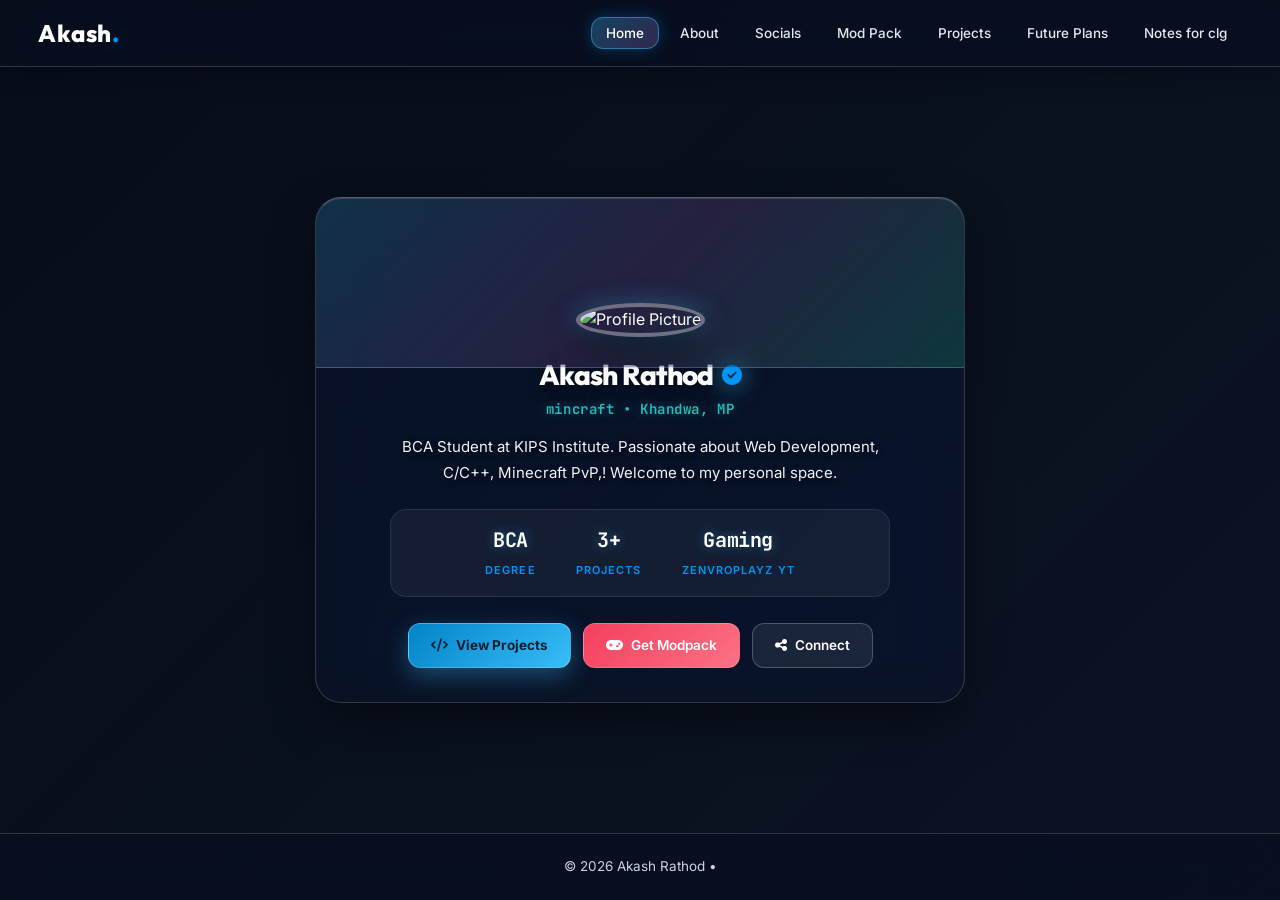
==== index.html @ d1a7bf00 "ui update and lag added" ====
<!DOCTYPE html>
<html lang="en">
<head>
    <meta charset="UTF-8">
    <meta name="viewport" content="width=device-width, initial-scale=1.0">
    <title>Akash Rathod | Home</title>
    <!-- CSS File Link -->
    <link rel="stylesheet" href="style.css">
    <!-- Font Awesome Icons Link -->
    <link rel="stylesheet" href="https://cdnjs.cloudflare.com/ajax/libs/font-awesome/6.4.0/css/all.min.css">
</head>
<body>

    <!-- ================= NAVBAR ================= -->
    <nav class="navbar">
        <!-- Logo Text -->
        <a href="index.html" class="logo">Akash<span>.</span></a>

        <!-- Mobile Hamburger Menu Button -->
        <div class="menu-toggle" id="mobile-menu">
            <span class="bar"></span>
            <span class="bar"></span>
            <span class="bar"></span>
        </div>

        <!-- Links to other pages -->
        <ul class="nav-links">
            <li><a href="index.html" class="active">Home</a></li>
            <li><a href="about.html">About</a></li>
            <li><a href="socials.html">Socials</a></li>
            <li><a href="modpack.html">Mod Pack</a></li>
            <li><a href="projects.html">Projects</a></li>
            <li><a href="future.html">Future Plans</a></li>
            <li><a href="bca.html">Notes for clg</a></li>
        </ul>
    </nav>

    <!-- ================= MAIN PROFILE CARD ================= -->
    <div class="container">
        <div class="profile-card">
            
            <!-- Banner Background (Looping Video) -->
            <div class="profile-banner">
                <video class="banner-video" autoplay loop muted playsinline>
                    <!-- Yahan apni video file ka path ya Cloudinary URL daal dena -->
                    <source src="https://res.cloudinary.com/defb0pgcs/video/upload/v1789975893/vidssave.com_Tengen_Vs_Gyutaro_Full_Fight____Demon_Slayer_4K_720P_h7ywk2.mp4" type="video/mp4">
                </video>
                <div class="banner-overlay"></div>
            </div>

            <div class="profile-body">
                <!-- Profile Photo -->
                <div class="avatar-wrapper">
                    <img src="https://res.cloudinary.com/defb0pgcs/image/upload/v1789816678/images_oqcmkn.jpg" alt="Profile Picture">
                </div>

                <!-- Name & Verified Icon -->
                <h1 class="user-name">
                    Akash Rathod 
                    <i class="fas fa-check-circle badge" title="Verified"></i>
                </h1>
                
                <!-- Tagline/Handle -->
                <p class="user-handle">mincraft • Khandwa, MP</p>

                <!-- Profile Bio -->
                <p class="user-bio">
                    BCA Student at KIPS Institute. Passionate about Web Development, C/C++, Minecraft PvP,! Welcome to my personal space.
                </p>

                <!-- Stats Section (Social Media Vibe) -->
                <div class="stats-container">
                    <div class="stat-box">
                        <h3>BCA</h3>
                        <span>Degree</span>
                    </div>
                    <div class="stat-box">
                        <h3>3+</h3>
                        <span>Projects</span>
                    </div>
                    <div class="stat-box">
                        <h3>Gaming</h3>
                        <span>Zenvroplayz YT</span>
                    </div>
                </div>

                <!-- Quick Action Buttons -->
                <div class="btn-group">
                    <a href="projects.html" class="btn btn-primary"><i class="fas fa-code"></i> View Projects</a>
                    <a href="modpack.html" class="btn btn-danger"><i class="fas fa-gamepad"></i> Get Modpack</a>
                    <a href="socials.html" class="btn btn-secondary"><i class="fas fa-share-alt"></i> Connect</a>
                </div>
            </div>
        </div>
    </div>

    <!-- ================= FOOTER ================= -->
    <footer>
        <p>© 2026 Akash Rathod • </p>
    </footer>

    <!-- JavaScript File Link -->
    <script src="script.js"></script>
</body>
</html>
---- style.css ----
/* ==========================================================
   1. GOOGLE FONTS IMPORT
   ========================================================== */
@import url('https://fonts.googleapis.com/css2?family=Inter:wght@300;400;500;600;700&family=JetBrains+Mono:wght@400;500;600;700&family=Outfit:wght@600;700;800;900&display=swap');

/* ==========================================================
   2. GLOBAL THEME VARIABLES (Liquid Glass & Cyber Neon)
   ========================================================== */
:root {
    /* Liquid Glass Surfaces */
    --glass-bg: rgba(15, 23, 42, 0.42);
    --glass-bg-hover: rgba(30, 41, 59, 0.65);
    --glass-border: rgba(255, 255, 255, 0.16);
    --glass-border-light: rgba(255, 255, 255, 0.32);
    --glass-blur: blur(24px) saturate(170%);

    /* Neon Accents */
    --text-primary: #ffffff;
    --text-muted: #cbd5e1;
    --accent-sky: #0094f7;
    --accent-teal: #21bebe;
    --accent-purple: #c084fc;
    --accent-red: #fb7185;

    /* Platform Signatures */
    --yt-glow: rgba(239, 68, 68, 0.4);
    --gh-glow: rgba(255, 255, 255, 0.25);
    --ig-glow: rgba(220, 39, 67, 0.45);
    --tg-glow: rgba(56, 189, 248, 0.45);
    
    /* Shadows */
    --shadow-liquid: 0 20px 50px -10px rgba(0, 0, 0, 0.55), inset 0 1px 1px rgba(255, 255, 255, 0.22);
    --shadow-glow: 0 0 35px rgba(56, 189, 248, 0.35);
}

/* ==========================================================
   3. BASE RESET & BODY CANVAS
   ========================================================== */
* {
    margin: 0;
    padding: 0;
    box-sizing: border-box;
}

html {
    scroll-behavior: smooth;
    -webkit-text-size-adjust: 100%;
}

body {
    color: var(--text-primary);
    font-family: 'Inter', sans-serif;
    min-height: 100vh;
    display: flex;
    flex-direction: column;
    line-height: 1.6;
    overflow-x: hidden;
    position: relative;
    -webkit-overflow-scrolling: touch;
    touch-action: pan-y;
    background-color: #080e1a;
}

/* PC Desktop Wallpaper (Akaza Demon Loop Canvas) */
body::before {
    content: '';
    position: fixed;
    top: 0;
    left: 0;
    width: 100vw;
    height: 100vh;
    z-index: -1;
    background: 
        linear-gradient(135deg, rgba(8, 14, 26, 0.5) 0%, rgba(15, 23, 42, 0.6) 100%),
        url('https://res.cloudinary.com/defb0pgcs/image/upload/v1789891587/akaza-intense-demon-3840x2160-26029_vdotqz.jpg') no-repeat center center;
    background-size: cover;
    pointer-events: none;
    transform: translate3d(0, 0, 0);
}

h1, h2, h3, h4, .logo {
    font-family: 'Outfit', sans-serif;
    letter-spacing: -0.02em;
}

/* ==========================================================
   4. NAVIGATION BAR (Liquid Frosted Island)
   ========================================================== */
nav, .navbar {
    display: flex;
    justify-content: space-between;
    align-items: center;
    padding: 14px 38px;
    background: rgba(10, 15, 29, 0.65);
    backdrop-filter: var(--glass-blur);
    -webkit-backdrop-filter: var(--glass-blur);
    position: sticky;
    top: 0;
    z-index: 1000;
    border-bottom: 1px solid var(--glass-border);
    box-shadow: 0 4px 30px rgba(0, 0, 0, 0.3);
}

.logo {
    font-size: 24px;
    font-weight: 800;
    color: var(--text-primary);
    text-decoration: none;
    letter-spacing: 0.5px;
}

.logo span {
    color: var(--accent-sky);
    text-shadow: 0 0 16px rgba(0, 148, 247, 0.7);
}

.menu-toggle {
    display: none;
    flex-direction: column;
    cursor: pointer;
    gap: 5px;
    padding: 6px;
}

.menu-toggle .bar {
    width: 25px;
    height: 3px;
    background-color: #ffffff;
    border-radius: 3px;
    transition: all 0.3s ease;
}

.nav-links {
    list-style: none;
    display: flex;
    align-items: center;
    gap: 6px;
}

.nav-links a {
    color: #e2e8f0;
    text-decoration: none;
    font-size: 13.5px;
    font-weight: 500;
    padding: 7px 14px;
    border-radius: 12px;
    transition: background 0.2s ease, color 0.2s ease, border-color 0.2s ease;
    border: 1px solid transparent;
    white-space: nowrap;
}

.nav-links a:hover {
    color: var(--text-primary);
    background: rgba(255, 255, 255, 0.12);
    border-color: rgba(255, 255, 255, 0.2);
}

.nav-links a.active {
    color: #ffffff;
    background: linear-gradient(135deg, rgba(56, 189, 248, 0.3), rgba(192, 132, 252, 0.22));
    border: 1px solid rgba(56, 189, 248, 0.5);
    box-shadow: 0 0 16px rgba(0, 148, 247, 0.3);
}

/* ==========================================================
   5. COMMON CONTAINER & CARDS
   ========================================================== */
.container {
    max-width: 880px;
    width: 100%;
    margin: 0 auto;
    padding: 30px 20px;
    flex: 1;
    display: flex;
    flex-direction: column;
    justify-content: center;
    align-items: center;
    animation: fadeInPage 0.5s ease-out forwards;
}

@keyframes fadeInPage {
    from {
        opacity: 0;
        transform: translateY(14px);
    }
    to {
        opacity: 1;
        transform: translateY(0);
    }
}

.page-title {
    text-align: center;
    font-size: 38px;
    font-weight: 800;
    margin-bottom: 6px;
    background: linear-gradient(135deg, #ffffff 30%, var(--accent-sky) 100%);
    -webkit-background-clip: text;
    -webkit-text-fill-color: transparent;
    filter: drop-shadow(0 2px 10px rgba(0, 0, 0, 0.5));
}

.page-subtitle {
    text-align: center;
    color: var(--text-muted);
    margin-bottom: 35px;
    font-size: 15px;
    font-weight: 500;
}

.card {
    background: var(--glass-bg);
    backdrop-filter: var(--glass-blur);
    -webkit-backdrop-filter: var(--glass-blur);
    border: 1px solid var(--glass-border);
    border-top: 1px solid var(--glass-border-light);
    border-radius: 22px;
    padding: 28px;
    margin-bottom: 24px;
    width: 100%;
    box-shadow: var(--shadow-liquid);
    transform: translateZ(0);
    transition: transform 0.25s ease, border-color 0.25s ease, box-shadow 0.25s ease;
}

.card:hover {
    background: var(--glass-bg-hover);
    border-color: rgba(56, 189, 248, 0.45);
    border-top-color: rgba(255, 255, 255, 0.6);
    transform: translateY(-4px);
    box-shadow: var(--shadow-glow), var(--shadow-liquid);
}

/* ==========================================================
   6. PROFILE CARD (Hero Island)
   ========================================================== */
.profile-card {
    background: var(--glass-bg);
    backdrop-filter: var(--glass-blur);
    -webkit-backdrop-filter: var(--glass-blur);
    border: 1px solid var(--glass-border);
    border-top: 1px solid var(--glass-border-light);
    border-radius: 26px;
    overflow: hidden;
    box-shadow: var(--shadow-liquid);
    width: 100%;
    max-width: 650px;
    margin: auto 0;
}

.profile-banner {
    height: 170px;
    background: linear-gradient(135deg, 
        rgba(56, 189, 248, 0.28) 0%, 
        rgba(192, 132, 252, 0.22) 50%, 
        rgba(45, 212, 191, 0.28) 100%
    );
    border-bottom: 1px solid var(--glass-border);
    position: relative;
    overflow: hidden;
}

.banner-video {
    position: absolute;
    top: 0;
    left: 0;
    width: 100%;
    height: 100%;
    object-fit: cover;
    pointer-events: none;
    z-index: 1;
}

.banner-overlay {
    position: absolute;
    top: 0;
    left: 0;
    width: 100%;
    height: 100%;
    background: rgba(0, 0, 0, 0.25);
    z-index: 2;
    pointer-events: none;
}

.profile-body {
    padding: 0 32px 34px;
    text-align: center;
    display: flex;
    flex-direction: column;
    align-items: center;
}

.avatar-wrapper {
    position: relative;
    display: inline-block;
    margin-top: -65px;
    margin-bottom: 16px;
    z-index: 10;
}

.avatar-wrapper img {
    width: 130px;
    height: 130px;
    border-radius: 50%;
    object-fit: cover;
    border: 4px solid rgba(255, 255, 255, 0.35);
    box-shadow: 0 12px 30px rgba(0, 0, 0, 0.6), 0 0 25px rgba(56, 189, 248, 0.4);
    transition: transform 0.3s ease;
}

.avatar-wrapper img:hover {
    transform: scale(1.04);
}

.user-name {
    font-size: 28px;
    font-weight: 800;
    display: flex;
    align-items: center;
    justify-content: center;
    gap: 8px;
    color: #ffffff;
    text-shadow: 0 2px 14px rgba(0, 0, 0, 0.5);
}

.badge {
    color: var(--accent-sky);
    font-size: 20px;
    filter: drop-shadow(0 0 10px rgba(56, 189, 248, 0.7));
}

.user-handle {
    color: var(--accent-teal);
    font-family: 'JetBrains Mono', monospace;
    font-size: 14px;
    margin-bottom: 14px;
    font-weight: 600;
    letter-spacing: 0.04em;
    text-shadow: 0 0 12px rgba(45, 212, 191, 0.4);
}

.user-bio {
    max-width: 520px;
    margin: 0 auto 24px;
    color: #f1f5f9;
    font-size: 15px;
    line-height: 1.7;
    font-weight: 400;
    text-shadow: 0 2px 6px rgba(0, 0, 0, 0.6);
}

.stats-container {
    display: flex;
    justify-content: center;
    gap: 40px;
    padding: 14px 24px;
    border-radius: 16px;
    background: rgba(255, 255, 255, 0.05);
    border: 1px solid rgba(255, 255, 255, 0.09);
    margin: 0 auto 26px;
    width: 100%;
    max-width: 500px;
}

.stat-box h3 {
    font-family: 'JetBrains Mono', monospace;
    font-size: 20px;
    color: #ffffff;
    font-weight: 700;
    text-shadow: 0 0 12px rgba(56, 189, 248, 0.4);
}

.stat-box span {
    font-size: 11px;
    color: var(--accent-sky);
    text-transform: uppercase;
    letter-spacing: 0.1em;
    font-weight: 600;
}

/* ==========================================================
   7. STANDARD BUTTONS
   ========================================================== */
.btn-group {
    display: flex;
    justify-content: center;
    gap: 12px;
    flex-wrap: wrap;
    width: 100%;
}

.btn {
    text-decoration: none;
    padding: 11px 22px;
    border-radius: 12px;
    font-weight: 600;
    font-size: 13.5px;
    cursor: pointer;
    transition: transform 0.2s ease, box-shadow 0.2s ease;
    display: inline-flex;
    align-items: center;
    gap: 8px;
}

.btn-primary {
    background: linear-gradient(135deg, #0284c7, #38bdf8);
    color: #031e33;
    font-weight: 700;
    box-shadow: 0 8px 24px rgba(56, 189, 248, 0.35);
    border: 1px solid rgba(255, 255, 255, 0.25);
}

.btn-primary:hover {
    background: linear-gradient(135deg, #38bdf8, #7dd3fc);
    transform: translateY(-2px);
    box-shadow: 0 12px 28px rgba(56, 189, 248, 0.5);
}

.btn-secondary {
    background: rgba(255, 255, 255, 0.08);
    color: #ffffff;
    border: 1px solid rgba(255, 255, 255, 0.22);
}

.btn-secondary:hover {
    background: rgba(255, 255, 255, 0.18);
    border-color: rgba(255, 255, 255, 0.45);
    transform: translateY(-2px);
    color: var(--accent-sky);
    box-shadow: 0 8px 24px rgba(0, 0, 0, 0.35);
}

.btn-danger {
    background: linear-gradient(135deg, #f43f5e, #fb7185);
    color: #ffffff;
    border: 1px solid rgba(255, 255, 255, 0.2);
}

.btn-danger:hover {
    transform: translateY(-2px);
    box-shadow: 0 10px 25px rgba(244, 63, 94, 0.45);
}

/* ==========================================================
   7.5 SOCIAL LINKS & CONNECT HUB (Symmetrical & High Tech)
   ========================================================== */
.social-container {
    max-width: 660px;
    width: 100%;
    margin: 0 auto;
    display: flex;
    flex-direction: column;
    gap: 16px;
}

/* Card Wrapper - Always Clean Single Row */
.social-card,
.card:has(.social-left) {
    background: var(--glass-bg) !important;
    backdrop-filter: var(--glass-blur) !important;
    -webkit-backdrop-filter: var(--glass-blur) !important;
    border: 1px solid var(--glass-border) !important;
    border-top: 1px solid var(--glass-border-light) !important;
    border-radius: 20px !important;
    padding: 16px 22px !important;
    display: flex !important;
    flex-direction: row !important;
    flex-wrap: nowrap !important; /* Button ko neeche wrap hone se rokega */
    align-items: center !important;
    justify-content: space-between !important;
    gap: 14px !important;
    width: 100% !important;
    margin-bottom: 0 !important;
    box-shadow: var(--shadow-liquid) !important;
    position: relative;
    overflow: hidden;
    transition: transform 0.25s cubic-bezier(0.2, 0.8, 0.2, 1), box-shadow 0.25s ease, border-color 0.25s ease !important;
}

/* Shimmer Light Sweep on Hover */
.social-card::after,
.card:has(.social-left)::after {
    content: '';
    position: absolute;
    top: 0;
    left: -120%;
    width: 60%;
    height: 100%;
    background: linear-gradient(90deg, transparent, rgba(255, 255, 255, 0.08), transparent);
    transform: skewX(-25deg);
    pointer-events: none;
    transition: 0.6s ease;
}

.social-card:hover::after,
.card:has(.social-left):hover::after {
    left: 140%;
}

.social-card:hover,
.card:has(.social-left):hover {
    transform: translateY(-3px) scale(1.01) !important;
    background: var(--glass-bg-hover) !important;
}

/* Left Content: Icon + Details */
.social-left {
    display: flex !important;
    align-items: center !important;
    gap: 16px !important;
    flex: 1 1 auto !important;
    min-width: 0 !important; /* Text overflow safe */
}

.social-icon {
    width: 48px;
    height: 48px;
    border-radius: 14px;
    display: flex;
    align-items: center;
    justify-content: center;
    font-size: 24px;
    flex-shrink: 0 !important;
    background: rgba(255, 255, 255, 0.07);
    border: 1px solid rgba(255, 255, 255, 0.16);
    box-shadow: inset 0 1px 1px rgba(255, 255, 255, 0.2);
    transition: transform 0.3s ease;
}

.social-card:hover .social-icon {
    transform: scale(1.12) rotate(-5deg);
}

.social-info {
    display: flex;
    flex-direction: column;
    min-width: 0;
}

.social-info h2 {
    font-size: 17px;
    font-weight: 700;
    color: #ffffff;
    margin-bottom: 2px;
    white-space: nowrap;
    overflow: hidden;
    text-overflow: ellipsis;
    text-shadow: 0 2px 8px rgba(0, 0, 0, 0.5);
}

.social-info p {
    font-size: 13px;
    color: var(--text-muted);
    white-space: nowrap;
    overflow: hidden;
    text-overflow: ellipsis;
}

/* Social Buttons - Symmetrical Pill Shape */
.social-btn,
.social-card .btn,
.social-card a[class*="btn-"] {
    flex: 0 0 auto !important; /* Stretch nahi hoga */
    width: auto !important;
    min-width: 108px !important;
    padding: 9px 20px !important;
    border-radius: 25px !important;
    font-size: 13px !important;
    font-weight: 700 !important;
    text-align: center !important;
    justify-content: center !important;
    white-space: nowrap !important;
    margin: 0 !important;
    letter-spacing: 0.02em;
    cursor: pointer;
    transition: transform 0.2s ease, filter 0.2s ease, box-shadow 0.2s ease !important;
}

.social-btn:hover,
.social-card .btn:hover {
    transform: scale(1.05) !important;
    filter: brightness(1.12);
}

/* Individual Platform Styling */

/* 1. YouTube */
.social-card:has(.fa-youtube):hover,
.social-card.youtube:hover {
    border-color: rgba(239, 68, 68, 0.5) !important;
    box-shadow: 0 12px 30px rgba(0, 0, 0, 0.5), 0 0 25px var(--yt-glow) !important;
}
.social-card:has(.fa-youtube) .social-icon {
    color: #ef4444;
    text-shadow: 0 0 14px rgba(239, 68, 68, 0.6);
}
.btn-youtube {
    background: linear-gradient(135deg, #e11d48, #f43f5e) !important;
    color: #ffffff !important;
    border: none !important;
    box-shadow: 0 4px 16px var(--yt-glow) !important;
}

/* 2. GitHub */
.social-card:has(.fa-github):hover,
.social-card.github:hover {
    border-color: rgba(255, 255, 255, 0.45) !important;
    box-shadow: 0 12px 30px rgba(0, 0, 0, 0.5), 0 0 25px var(--gh-glow) !important;
}
.social-card:has(.fa-github) .social-icon {
    color: #ffffff;
    text-shadow: 0 0 14px rgba(255, 255, 255, 0.6);
}
.btn-github {
    background: rgba(255, 255, 255, 0.12) !important;
    color: #ffffff !important;
    border: 1px solid rgba(255, 255, 255, 0.25) !important;
    box-shadow: 0 4px 16px rgba(0, 0, 0, 0.35) !important;
}

/* 3. Instagram */
.social-card:has(.fa-instagram):hover,
.social-card.instagram:hover {
    border-color: rgba(220, 39, 67, 0.5) !important;
    box-shadow: 0 12px 30px rgba(0, 0, 0, 0.5), 0 0 25px var(--ig-glow) !important;
}
.social-card:has(.fa-instagram) .social-icon {
    color: #f43f5e;
    text-shadow: 0 0 14px rgba(244, 63, 94, 0.6);
}
.btn-instagram {
    background: linear-gradient(45deg, #f09433, #e6683c, #dc2743, #cc2366, #bc1888) !important;
    color: #ffffff !important;
    border: none !important;
    box-shadow: 0 4px 16px var(--ig-glow) !important;
}

/* 4. Telegram */
.social-card:has(.fa-telegram):hover,
.social-card:has(.fa-telegram-plane):hover,
.social-card.telegram:hover {
    border-color: rgba(56, 189, 248, 0.5) !important;
    box-shadow: 0 12px 30px rgba(0, 0, 0, 0.5), 0 0 25px var(--tg-glow) !important;
}
.social-card:has(.fa-telegram) .social-icon,
.social-card:has(.fa-telegram-plane) .social-icon {
    color: #38bdf8;
    text-shadow: 0 0 14px rgba(56, 189, 248, 0.6);
}
.btn-telegram {
    background: linear-gradient(135deg, #0284c7, #38bdf8) !important;
    color: #031e33 !important;
    font-weight: 800 !important;
    border: none !important;
    box-shadow: 0 4px 16px var(--tg-glow) !important;
}

/* ==========================================================
   8. TAGS & PROJECTS GRID
   ========================================================== */
.tag {
    display: inline-block;
    font-family: 'JetBrains Mono', monospace;
    background: rgba(56, 189, 248, 0.16);
    color: var(--accent-sky);
    border: 1px solid rgba(56, 189, 248, 0.35);
    font-size: 11px;
    font-weight: 600;
    padding: 4px 10px;
    border-radius: 8px;
    margin-bottom: 12px;
    letter-spacing: 0.05em;
}

.grid {
    display: grid;
    grid-template-columns: repeat(auto-fit, minmax(260px, 1fr));
    gap: 22px;
    width: 100%;
}

/* ==========================================================
   9. ROADMAP & CONNECTING TIMELINE
   ========================================================== */
.timeline-track {
    position: relative;
    padding-left: 45px;
    margin-top: 20px;
    width: 100%;
}

.timeline-track::before {
    content: '';
    position: absolute;
    left: 17px;
    top: 24px;
    bottom: 40px;
    width: 2px;
    background: linear-gradient(
        to bottom,
        var(--accent-sky) 0%,
        var(--accent-teal) 50%,
        var(--accent-purple) 85%,
        transparent 100%
    );
    opacity: 0.65;
}

.timeline-step {
    position: relative;
    margin-bottom: 35px;
}

.timeline-node {
    position: absolute;
    left: -45px;
    top: 24px;
    width: 36px;
    height: 36px;
    border-radius: 50%;
    background: rgba(15, 23, 42, 0.85);
    border: 2px solid var(--accent-sky);
    display: flex;
    align-items: center;
    justify-content: center;
    font-size: 13px;
    color: var(--accent-sky);
    box-shadow: 0 0 16px rgba(56, 189, 248, 0.5);
    z-index: 2;
    transition: transform 0.25s ease;
}

.mca-node {
    border-color: var(--accent-teal);
    color: var(--accent-teal);
    box-shadow: 0 0 16px rgba(45, 212, 191, 0.5);
}

.dream-node {
    border-color: var(--accent-red);
    color: var(--accent-red);
    box-shadow: 0 0 16px rgba(251, 113, 133, 0.5);
}

.card-meta {
    display: flex;
    align-items: center;
    gap: 12px;
    margin-bottom: 14px;
    flex-wrap: wrap;
}

.card-meta .tag {
    margin-bottom: 0;
}

.teal-tag {
    background: rgba(45, 212, 191, 0.16) !important;
    color: var(--accent-teal) !important;
    border-color: rgba(45, 212, 191, 0.4) !important;
}

.red-tag {
    background: rgba(251, 113, 133, 0.16) !important;
    color: var(--accent-red) !important;
    border-color: rgba(251, 113, 133, 0.4) !important;
}

.year-badge {
    font-family: 'JetBrains Mono', monospace;
    font-size: 12px;
    font-weight: 500;
    color: #ffffff;
    background: rgba(255, 255, 255, 0.08);
    border: 1px solid var(--glass-border);
    padding: 4px 12px;
    border-radius: 8px;
    display: inline-flex;
    align-items: center;
    gap: 6px;
}

.dream-badge {
    border-color: rgba(251, 113, 133, 0.4);
    color: #fda4af;
}

.milestone-title {
    font-size: 21px;
    font-weight: 700;
    color: var(--text-primary);
    display: flex;
    align-items: center;
    gap: 10px;
    margin-bottom: 10px;
    text-shadow: 0 2px 8px rgba(0, 0, 0, 0.4);
}

.highlight-icon.sky { color: var(--accent-sky); }
.highlight-icon.teal { color: var(--accent-teal); }
.highlight-icon.red { color: var(--accent-red); }

.milestone-desc {
    color: #e2e8f0;
    font-size: 14.5px;
    line-height: 1.7;
}

.timeline-card {
    transition: transform 0.25s ease, border-color 0.25s ease, box-shadow 0.25s ease;
}

/* ==========================================================
   10. FOOTER
   ========================================================== */
footer {
    display: flex;
    justify-content: center;
    align-items: center;
    padding: 22px 20px;
    border-top: 1px solid var(--glass-border);
    color: var(--text-muted);
    font-size: 13.5px;
    margin-top: auto;
    text-align: center;
    background: rgba(10, 15, 29, 0.65);
    backdrop-filter: var(--glass-blur);
    -webkit-backdrop-filter: var(--glass-blur);
}

/* ==========================================================
   11. RESPONSIVE MOBILE VIEW (768px & Down)
   ========================================================== */
@media (max-width: 768px) {
    /* Mobile Rengoku Wallpaper Clean Tint */
    body::before {
        background: 
            linear-gradient(135deg, rgba(8, 14, 26, 0.45) 0%, rgba(15, 23, 42, 0.55) 100%),
            url('https://res.cloudinary.com/defb0pgcs/image/upload/v1789906994/1009170_oi3k9m.png') no-repeat center center;
        background-size: cover;
    }

    nav, .navbar {
        flex-direction: row;
        justify-content: space-between;
        align-items: center;
        padding: 14px 20px;
    }

    .menu-toggle {
        display: flex;
    }

    .menu-toggle.is-active .bar:nth-child(1) {
        transform: translateY(8px) rotate(45deg);
    }
    .menu-toggle.is-active .bar:nth-child(2) {
        opacity: 0;
    }
    .menu-toggle.is-active .bar:nth-child(3) {
        transform: translateY(-8px) rotate(-45deg);
    }

    .nav-links {
        display: none;
        flex-direction: column;
        position: absolute;
        top: 100%;
        left: 0;
        width: 100%;
        background: rgba(10, 15, 29, 0.95);
        backdrop-filter: blur(24px);
        -webkit-backdrop-filter: blur(24px);
        border-bottom: 1px solid var(--glass-border);
        box-shadow: 0 15px 35px rgba(0, 0, 0, 0.6);
        padding: 20px 0;
        gap: 10px;
        text-align: center;
    }

    .nav-links.open,
    .nav-links.active {
        display: flex;
        animation: dropMenu 0.3s ease-out forwards;
    }

    @keyframes dropMenu {
        from { opacity: 0; transform: translateY(-10px); }
        to { opacity: 1; transform: translateY(0); }
    }

    .nav-links li { width: 100%; }
    .nav-links a {
        display: block;
        width: 85%;
        margin: 0 auto;
        padding: 10px 16px;
        font-size: 14px;
    }

    .container {
        padding: 20px 14px;
    }

    .profile-card {
        border-radius: 20px;
        margin: 15px auto;
    }

    .profile-banner {
        height: 140px;
    }

    .avatar-wrapper {
        margin-top: -60px;
        margin-bottom: 12px;
        z-index: 10;
    }

    .avatar-wrapper img {
        width: 110px;
        height: 110px;
    }

    .profile-body {
        padding: 0 16px 24px;
    }

    .user-name { font-size: 24px; }
    .user-bio { font-size: 14px; margin-bottom: 18px; }

    .stats-container {
        gap: 18px;
        padding: 10px 14px;
        margin-bottom: 20px;
    }

    .stat-box h3 { font-size: 18px; }

    /* Normal Page Buttons */
    .btn-group { gap: 10px; }
    .btn-group .btn {
        padding: 10px 18px;
        font-size: 13px;
        flex: 1 1 120px;
        justify-content: center;
    }

    .card {
        padding: 20px;
        transform: none !important;
    }

    /* Social Card Mobile Protection */
    .social-card,
    .card:has(.social-left) {
        padding: 14px 16px !important;
        gap: 12px !important;
    }

    .social-left {
        gap: 12px !important;
    }

    .social-icon {
        width: 42px !important;
        height: 42px !important;
        font-size: 20px !important;
        border-radius: 12px !important;
    }

    .social-info h2 {
        font-size: 15px !important;
    }

    .social-info p {
        font-size: 12px !important;
    }

    .social-btn,
    .social-card .btn,
    .social-card a[class*="btn-"] {
        min-width: 90px !important;
        padding: 8px 16px !important;
        font-size: 12.5px !important;
    }
}

@media (max-width: 480px) {
    .stats-container { gap: 12px; }
    .stat-box h3 { font-size: 16px; }
    .stat-box span { font-size: 9.5px; }

    .social-info p {
        max-width: 140px; /* Small screen par clean ellipsis */
    }
}
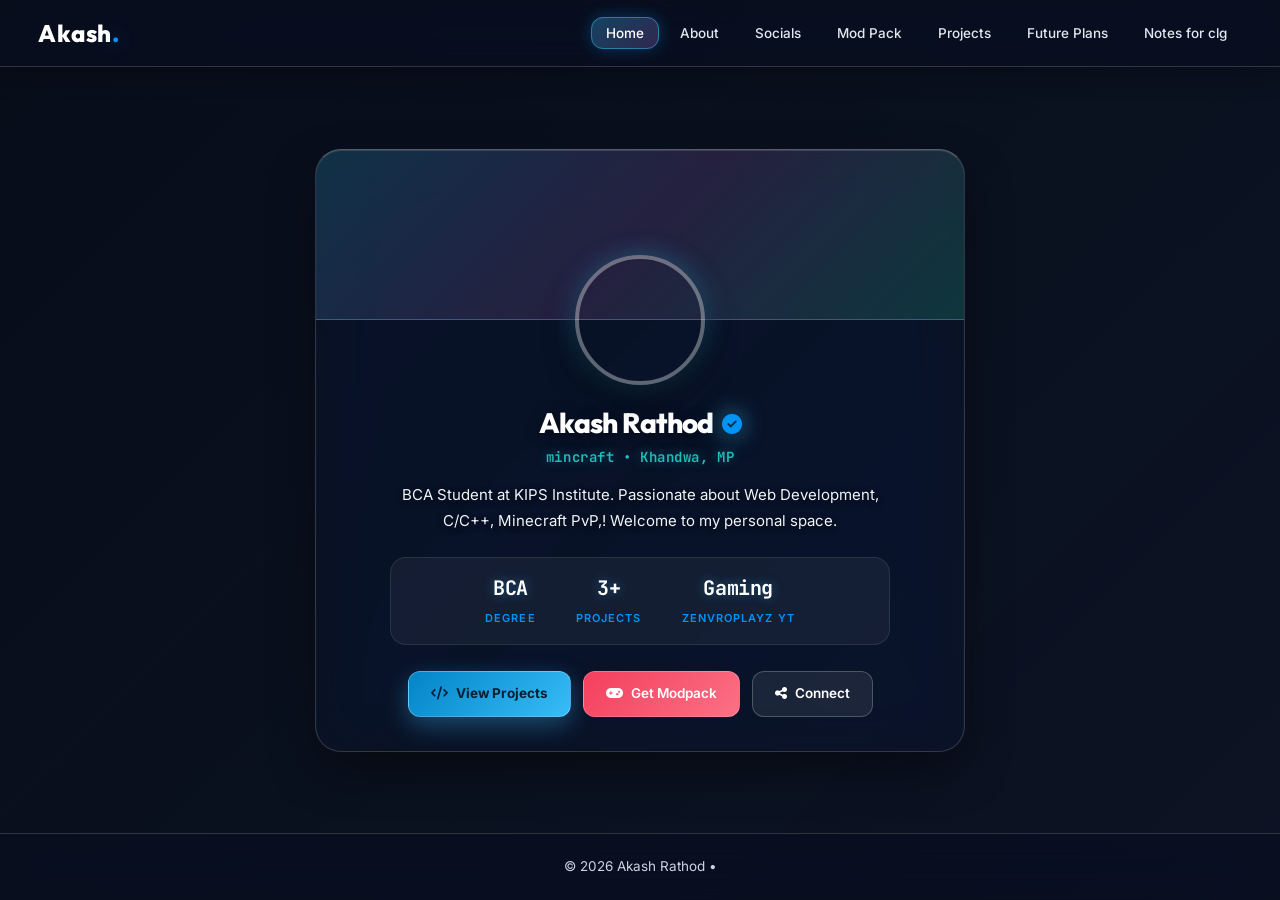
==== commit fa66eb10: "bug fix bhai koi dekh rha hai to ise behter kar do please" ====
--- a/index.html
+++ b/index.html
@@ -42,16 +42,18 @@
             <!-- Banner Background (Looping Video) -->
             <div class="profile-banner">
                 <video class="banner-video" autoplay loop muted playsinline>
-                    <!-- Yahan apni video file ka path ya Cloudinary URL daal dena -->
                     <source src="https://res.cloudinary.com/defb0pgcs/video/upload/v1789975893/vidssave.com_Tengen_Vs_Gyutaro_Full_Fight____Demon_Slayer_4K_720P_h7ywk2.mp4" type="video/mp4">
                 </video>
                 <div class="banner-overlay"></div>
             </div>
 
             <div class="profile-body">
-                <!-- Profile Photo -->
+                <!-- Profile Photo / Video -->
                 <div class="avatar-wrapper">
-                    <img src="https://res.cloudinary.com/defb0pgcs/image/upload/v1789816678/images_oqcmkn.jpg" alt="Profile Picture">
+                    <video class="avatar-video" autoplay loop muted playsinline>
+                        <!-- Yahan apni profile video ka URL ya local path daalna -->
+                        <source src="https://res.cloudinary.com/defb0pgcs/video/upload/v1790257100/Big_3_Edit_But_It_Took_Me_10_Hours_To_Make_FREE_pf_tj604p.mp4" type="video/mp4">
+                    </video>
                 </div>
 
                 <!-- Name & Verified Icon -->
--- a/style.css
+++ b/style.css
@@ -298,7 +298,10 @@
     z-index: 10;
 }
 
-.avatar-wrapper img {
+/* Image aur Video dono ke liye circular glowing styles */
+.avatar-wrapper img,
+.avatar-wrapper video,
+.avatar-video {
     width: 130px;
     height: 130px;
     border-radius: 50%;
@@ -306,9 +309,12 @@
     border: 4px solid rgba(255, 255, 255, 0.35);
     box-shadow: 0 12px 30px rgba(0, 0, 0, 0.6), 0 0 25px rgba(56, 189, 248, 0.4);
     transition: transform 0.3s ease;
-}
-
-.avatar-wrapper img:hover {
+    display: block;
+}
+
+.avatar-wrapper img:hover,
+.avatar-wrapper video:hover,
+.avatar-video:hover {
     transform: scale(1.04);
 }
 
@@ -453,7 +459,6 @@
     gap: 16px;
 }
 
-/* Card Wrapper - Always Clean Single Row */
 .social-card,
 .card:has(.social-left) {
     background: var(--glass-bg) !important;
@@ -465,7 +470,7 @@
     padding: 16px 22px !important;
     display: flex !important;
     flex-direction: row !important;
-    flex-wrap: nowrap !important; /* Button ko neeche wrap hone se rokega */
+    flex-wrap: nowrap !important;
     align-items: center !important;
     justify-content: space-between !important;
     gap: 14px !important;
@@ -477,7 +482,6 @@
     transition: transform 0.25s cubic-bezier(0.2, 0.8, 0.2, 1), box-shadow 0.25s ease, border-color 0.25s ease !important;
 }
 
-/* Shimmer Light Sweep on Hover */
 .social-card::after,
 .card:has(.social-left)::after {
     content: '';
@@ -503,13 +507,12 @@
     background: var(--glass-bg-hover) !important;
 }
 
-/* Left Content: Icon + Details */
 .social-left {
     display: flex !important;
     align-items: center !important;
     gap: 16px !important;
     flex: 1 1 auto !important;
-    min-width: 0 !important; /* Text overflow safe */
+    min-width: 0 !important;
 }
 
 .social-icon {
@@ -556,11 +559,10 @@
     text-overflow: ellipsis;
 }
 
-/* Social Buttons - Symmetrical Pill Shape */
 .social-btn,
 .social-card .btn,
 .social-card a[class*="btn-"] {
-    flex: 0 0 auto !important; /* Stretch nahi hoga */
+    flex: 0 0 auto !important;
     width: auto !important;
     min-width: 108px !important;
     padding: 9px 20px !important;
@@ -581,8 +583,6 @@
     transform: scale(1.05) !important;
     filter: brightness(1.12);
 }
-
-/* Individual Platform Styling */
 
 /* 1. YouTube */
 .social-card:has(.fa-youtube):hover,
@@ -832,7 +832,6 @@
    11. RESPONSIVE MOBILE VIEW (768px & Down)
    ========================================================== */
 @media (max-width: 768px) {
-    /* Mobile Rengoku Wallpaper Clean Tint */
     body::before {
         background: 
             linear-gradient(135deg, rgba(8, 14, 26, 0.45) 0%, rgba(15, 23, 42, 0.55) 100%),
@@ -917,7 +916,10 @@
         z-index: 10;
     }
 
-    .avatar-wrapper img {
+    /* Mobile view me video aur image dono ke liye size adjust */
+    .avatar-wrapper img,
+    .avatar-wrapper video,
+    .avatar-video {
         width: 110px;
         height: 110px;
     }
@@ -937,7 +939,6 @@
 
     .stat-box h3 { font-size: 18px; }
 
-    /* Normal Page Buttons */
     .btn-group { gap: 10px; }
     .btn-group .btn {
         padding: 10px 18px;
@@ -951,7 +952,6 @@
         transform: none !important;
     }
 
-    /* Social Card Mobile Protection */
     .social-card,
     .card:has(.social-left) {
         padding: 14px 16px !important;
@@ -992,6 +992,6 @@
     .stat-box span { font-size: 9.5px; }
 
     .social-info p {
-        max-width: 140px; /* Small screen par clean ellipsis */
+        max-width: 140px;
     }
 }
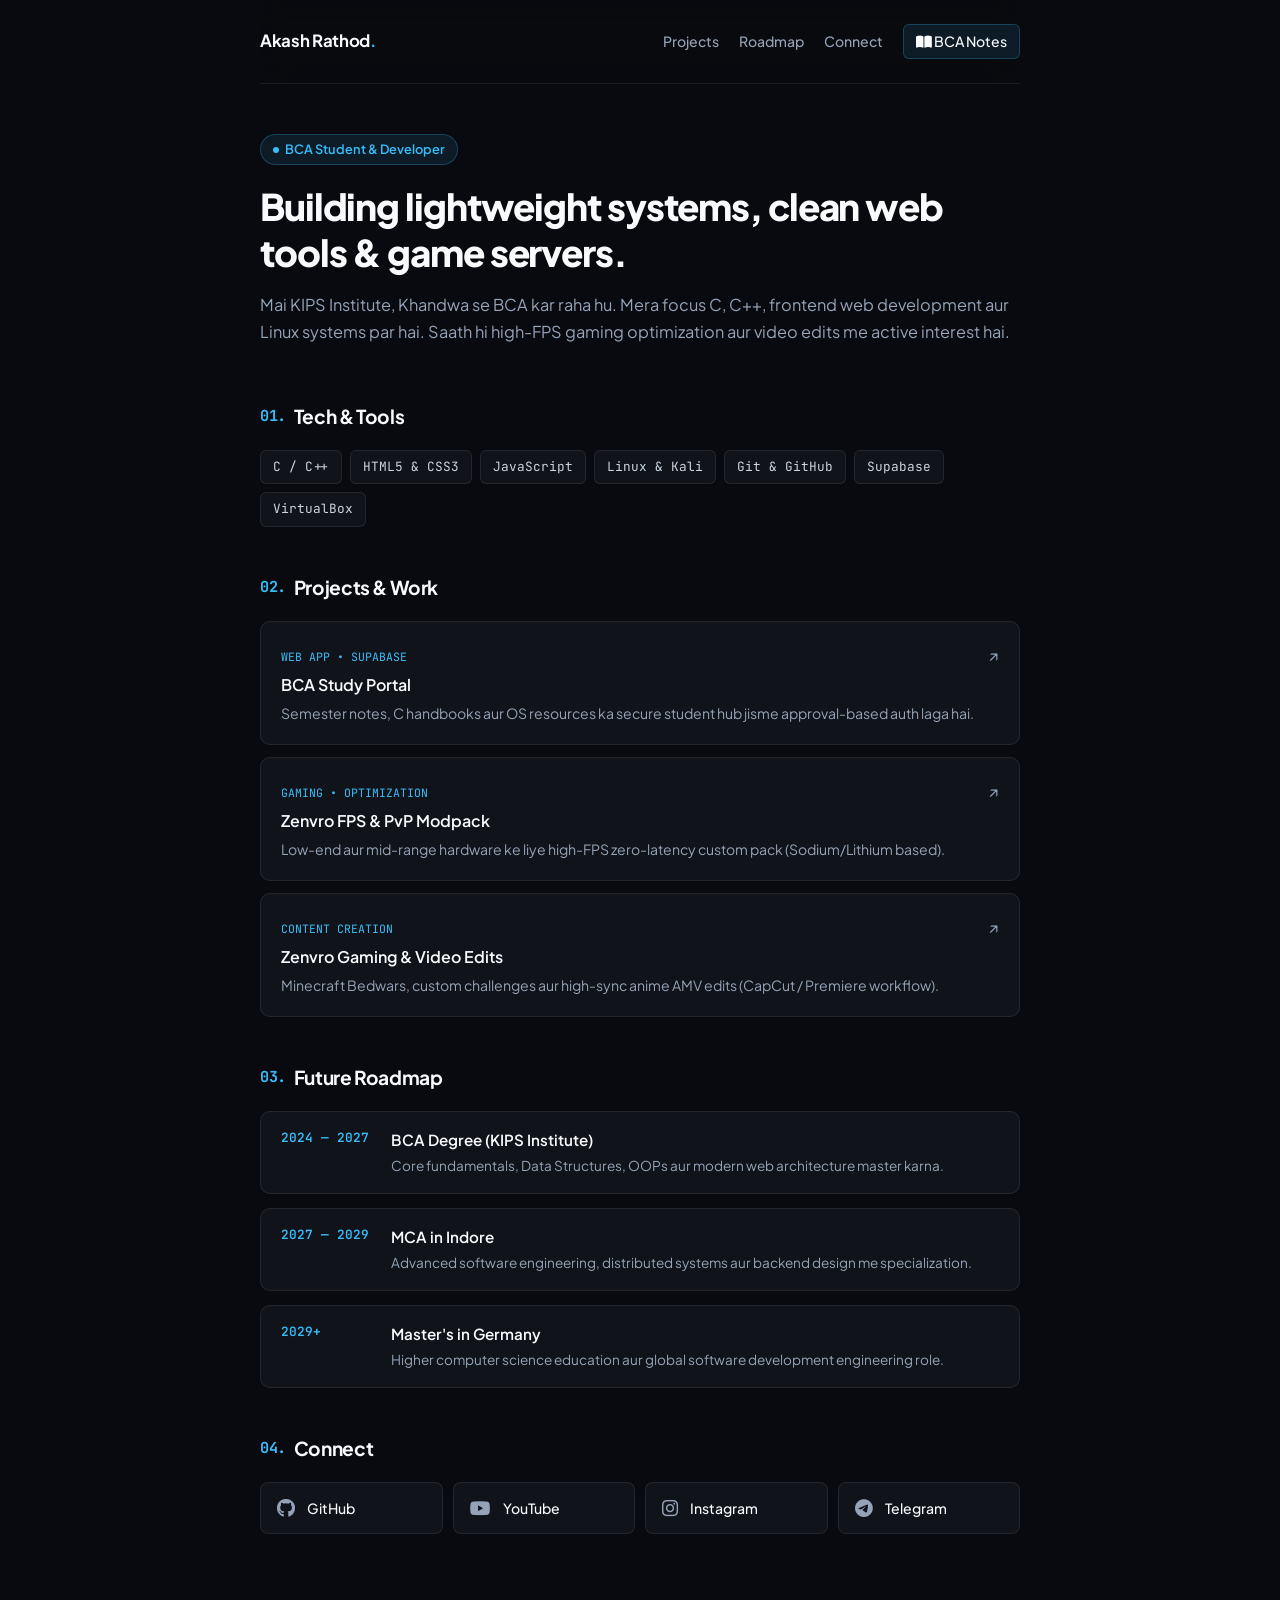
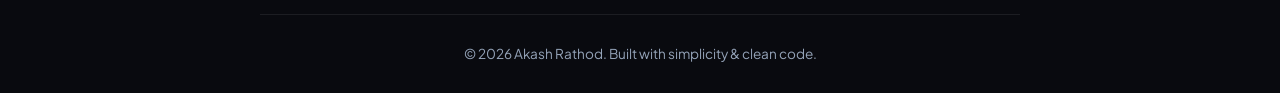
==== commit 69e3022d: "minimal design" ====
--- a/index.html
+++ b/index.html
@@ -1,107 +1,135 @@
 <!DOCTYPE html>
 <html lang="en">
 <head>
-    <meta charset="UTF-8">
-    <meta name="viewport" content="width=device-width, initial-scale=1.0">
-    <title>Akash Rathod | Home</title>
-    <!-- CSS File Link -->
-    <link rel="stylesheet" href="style.css">
-    <!-- Font Awesome Icons Link -->
-    <link rel="stylesheet" href="https://cdnjs.cloudflare.com/ajax/libs/font-awesome/6.4.0/css/all.min.css">
+  <meta charset="UTF-8" />
+  <meta name="viewport" content="width=device-width, initial-scale=1.0" />
+  <title>Akash Rathod — Developer & BCA Student</title>
+  <link rel="stylesheet" href="style.css">
+  <link rel="stylesheet" href="https://cdnjs.cloudflare.com/ajax/libs/font-awesome/6.4.0/css/all.min.css">
 </head>
 <body>
 
-    <!-- ================= NAVBAR ================= -->
-    <nav class="navbar">
-        <!-- Logo Text -->
-        <a href="index.html" class="logo">Akash<span>.</span></a>
+  <!-- Navbar -->
+  <nav class="nav">
+    <a href="#" class="nav-logo">Akash Rathod<span>.</span></a>
+    <div class="nav-links">
+      <a href="#projects">Projects</a>
+      <a href="#roadmap">Roadmap</a>
+      <a href="#connect">Connect</a>
+      <a href="bca.html" class="hub-btn"><i class="fas fa-book-open"></i> BCA Notes</a>
+    </div>
+  </nav>
 
-        <!-- Mobile Hamburger Menu Button -->
-        <div class="menu-toggle" id="mobile-menu">
-            <span class="bar"></span>
-            <span class="bar"></span>
-            <span class="bar"></span>
+  <main class="container">
+    
+    <!-- Hero / Intro -->
+    <header class="hero">
+      <div class="badge">BCA Student & Developer</div>
+      <h1>Building lightweight systems, clean web tools & game servers.</h1>
+      <p>
+        Mai KIPS Institute, Khandwa se BCA kar raha hu. Mera focus C, C++, frontend web development aur Linux systems par hai. Saath hi high-FPS gaming optimization aur video edits me active interest hai.
+      </p>
+    </header>
+
+    <!-- Skills -->
+    <section>
+      <h2 class="section-title"><span>01.</span> Tech & Tools</h2>
+      <div class="skills-wrap">
+        <span class="skill-pill">C / C++</span>
+        <span class="skill-pill">HTML5 & CSS3</span>
+        <span class="skill-pill">JavaScript</span>
+        <span class="skill-pill">Linux & Kali</span>
+        <span class="skill-pill">Git & GitHub</span>
+        <span class="skill-pill">Supabase</span>
+        <span class="skill-pill">VirtualBox</span>
+      </div>
+    </section>
+
+    <!-- Projects -->
+    <section id="projects">
+      <h2 class="section-title"><span>02.</span> Projects & Work</h2>
+      <div class="grid">
+        <a href="bca.html" class="card">
+          <div class="card-content">
+            <span class="card-tag">WEB APP • SUPABASE</span>
+            <h3>BCA Study Portal</h3>
+            <p>Semester notes, C handbooks aur OS resources ka secure student hub jisme approval-based auth laga hai.</p>
+          </div>
+          <span style="color: var(--muted);">↗</span>
+        </a>
+
+        <a href="https://www.curseforge.com/minecraft" target="_blank" class="card">
+          <div class="card-content">
+            <span class="card-tag">GAMING • OPTIMIZATION</span>
+            <h3>Zenvro FPS & PvP Modpack</h3>
+            <p>Low-end aur mid-range hardware ke liye high-FPS zero-latency custom pack (Sodium/Lithium based).</p>
+          </div>
+          <span style="color: var(--muted);">↗</span>
+        </a>
+
+        <a href="https://www.youtube.com/@zenvroplayz" target="_blank" class="card">
+          <div class="card-content">
+            <span class="card-tag">CONTENT CREATION</span>
+            <h3>Zenvro Gaming & Video Edits</h3>
+            <p>Minecraft Bedwars, custom challenges aur high-sync anime AMV edits (CapCut / Premiere workflow).</p>
+          </div>
+          <span style="color: var(--muted);">↗</span>
+        </a>
+      </div>
+    </section>
+
+    <!-- Career Roadmap -->
+    <section id="roadmap">
+      <h2 class="section-title"><span>03.</span> Future Roadmap</h2>
+      <div class="roadmap">
+        <div class="roadmap-item">
+          <span class="roadmap-year">2024 — 2027</span>
+          <div class="roadmap-detail">
+            <h4>BCA Degree (KIPS Institute)</h4>
+            <p>Core fundamentals, Data Structures, OOPs aur modern web architecture master karna.</p>
+          </div>
         </div>
+        <div class="roadmap-item">
+          <span class="roadmap-year">2027 — 2029</span>
+          <div class="roadmap-detail">
+            <h4>MCA in Indore</h4>
+            <p>Advanced software engineering, distributed systems aur backend design me specialization.</p>
+          </div>
+        </div>
+        <div class="roadmap-item">
+          <span class="roadmap-year">2029+</span>
+          <div class="roadmap-detail">
+            <h4>Master's in Germany</h4>
+            <p>Higher computer science education aur global software development engineering role.</p>
+          </div>
+        </div>
+      </div>
+    </section>
 
-        <!-- Links to other pages -->
-        <ul class="nav-links">
-            <li><a href="index.html" class="active">Home</a></li>
-            <li><a href="about.html">About</a></li>
-            <li><a href="socials.html">Socials</a></li>
-            <li><a href="modpack.html">Mod Pack</a></li>
-            <li><a href="projects.html">Projects</a></li>
-            <li><a href="future.html">Future Plans</a></li>
-            <li><a href="bca.html">Notes for clg</a></li>
-        </ul>
-    </nav>
+    <!-- Socials / Connect -->
+    <section id="connect">
+      <h2 class="section-title"><span>04.</span> Connect</h2>
+      <div class="social-grid">
+        <a href="https://github.com/ar0140285-sudo" target="_blank" class="social-btn">
+          <i class="fab fa-github"></i> GitHub
+        </a>
+        <a href="https://www.youtube.com/@zenvroplayz" target="_blank" class="social-btn">
+          <i class="fab fa-youtube"></i> YouTube
+        </a>
+        <a href="https://www.instagram.com/painxvibe_?utm_source=qr&stkn=MWhsMjBsdjE0dWszNQ==" target="_blank" class="social-btn">
+          <i class="fab fa-instagram"></i> Instagram
+        </a>
+        <a href="https://t.me/ZenvroPlayz" target="_blank" class="social-btn">
+          <i class="fab fa-telegram"></i> Telegram
+        </a>
+      </div>
+    </section>
 
-    <!-- ================= MAIN PROFILE CARD ================= -->
-    <div class="container">
-        <div class="profile-card">
-            
-            <!-- Banner Background (Looping Video) -->
-            <div class="profile-banner">
-                <video class="banner-video" autoplay loop muted playsinline>
-                    <source src="https://res.cloudinary.com/defb0pgcs/video/upload/v1789975893/vidssave.com_Tengen_Vs_Gyutaro_Full_Fight____Demon_Slayer_4K_720P_h7ywk2.mp4" type="video/mp4">
-                </video>
-                <div class="banner-overlay"></div>
-            </div>
+  </main>
 
-            <div class="profile-body">
-                <!-- Profile Photo / Video -->
-                <div class="avatar-wrapper">
-                    <video class="avatar-video" autoplay loop muted playsinline>
-                        <!-- Yahan apni profile video ka URL ya local path daalna -->
-                        <source src="https://res.cloudinary.com/defb0pgcs/video/upload/v1790257100/Big_3_Edit_But_It_Took_Me_10_Hours_To_Make_FREE_pf_tj604p.mp4" type="video/mp4">
-                    </video>
-                </div>
+  <footer>
+    <p>© 2026 Akash Rathod. Built with simplicity & clean code.</p>
+  </footer>
 
-                <!-- Name & Verified Icon -->
-                <h1 class="user-name">
-                    Akash Rathod 
-                    <i class="fas fa-check-circle badge" title="Verified"></i>
-                </h1>
-                
-                <!-- Tagline/Handle -->
-                <p class="user-handle">mincraft • Khandwa, MP</p>
-
-                <!-- Profile Bio -->
-                <p class="user-bio">
-                    BCA Student at KIPS Institute. Passionate about Web Development, C/C++, Minecraft PvP,! Welcome to my personal space.
-                </p>
-
-                <!-- Stats Section (Social Media Vibe) -->
-                <div class="stats-container">
-                    <div class="stat-box">
-                        <h3>BCA</h3>
-                        <span>Degree</span>
-                    </div>
-                    <div class="stat-box">
-                        <h3>3+</h3>
-                        <span>Projects</span>
-                    </div>
-                    <div class="stat-box">
-                        <h3>Gaming</h3>
-                        <span>Zenvroplayz YT</span>
-                    </div>
-                </div>
-
-                <!-- Quick Action Buttons -->
-                <div class="btn-group">
-                    <a href="projects.html" class="btn btn-primary"><i class="fas fa-code"></i> View Projects</a>
-                    <a href="modpack.html" class="btn btn-danger"><i class="fas fa-gamepad"></i> Get Modpack</a>
-                    <a href="socials.html" class="btn btn-secondary"><i class="fas fa-share-alt"></i> Connect</a>
-                </div>
-            </div>
-        </div>
-    </div>
-
-    <!-- ================= FOOTER ================= -->
-    <footer>
-        <p>© 2026 Akash Rathod • </p>
-    </footer>
-
-    <!-- JavaScript File Link -->
-    <script src="script.js"></script>
 </body>
 </html>
--- a/style.css
+++ b/style.css
@@ -1,997 +1,475 @@
 /* ==========================================================
-   1. GOOGLE FONTS IMPORT
-   ========================================================== */
-@import url('https://fonts.googleapis.com/css2?family=Inter:wght@300;400;500;600;700&family=JetBrains+Mono:wght@400;500;600;700&family=Outfit:wght@600;700;800;900&display=swap');
-
-/* ==========================================================
-   2. GLOBAL THEME VARIABLES (Liquid Glass & Cyber Neon)
-   ========================================================== */
+   1. GOOGLE FONTS & THEME VARIABLES
+   ========================================================== */
+@import url('https://fonts.googleapis.com/css2?family=Plus+Jakarta+Sans:wght@400;500;600;700;800&family=JetBrains+Mono:wght@400;500;600&display=swap');
+
 :root {
-    /* Liquid Glass Surfaces */
-    --glass-bg: rgba(15, 23, 42, 0.42);
-    --glass-bg-hover: rgba(30, 41, 59, 0.65);
-    --glass-border: rgba(255, 255, 255, 0.16);
-    --glass-border-light: rgba(255, 255, 255, 0.32);
-    --glass-blur: blur(24px) saturate(170%);
-
-    /* Neon Accents */
-    --text-primary: #ffffff;
-    --text-muted: #cbd5e1;
-    --accent-sky: #0094f7;
-    --accent-teal: #21bebe;
-    --accent-purple: #c084fc;
-    --accent-red: #fb7185;
-
-    /* Platform Signatures */
-    --yt-glow: rgba(239, 68, 68, 0.4);
-    --gh-glow: rgba(255, 255, 255, 0.25);
-    --ig-glow: rgba(220, 39, 67, 0.45);
-    --tg-glow: rgba(56, 189, 248, 0.45);
-    
-    /* Shadows */
-    --shadow-liquid: 0 20px 50px -10px rgba(0, 0, 0, 0.55), inset 0 1px 1px rgba(255, 255, 255, 0.22);
-    --shadow-glow: 0 0 35px rgba(56, 189, 248, 0.35);
-}
-
-/* ==========================================================
-   3. BASE RESET & BODY CANVAS
+  --bg: #090a0f;
+  --card-bg: #11131a;
+  --card-hover: #161922;
+  --border: rgba(255, 255, 255, 0.08);
+  --border-hover: rgba(255, 255, 255, 0.2);
+  --text: #f8fafc;
+  --muted: #94a3b8;
+  --accent: #38bdf8;
+  --accent-soft: rgba(56, 189, 248, 0.1);
+  --accent-border: rgba(56, 189, 248, 0.25);
+  --font-sans: 'Plus Jakarta Sans', sans-serif;
+  --font-mono: 'JetBrains Mono', monospace;
+}
+
+/* ==========================================================
+   2. BASE RESET & BODY
    ========================================================== */
 * {
-    margin: 0;
-    padding: 0;
-    box-sizing: border-box;
+  margin: 0;
+  padding: 0;
+  box-sizing: border-box;
 }
 
 html {
-    scroll-behavior: smooth;
-    -webkit-text-size-adjust: 100%;
+  scroll-behavior: smooth;
 }
 
 body {
-    color: var(--text-primary);
-    font-family: 'Inter', sans-serif;
-    min-height: 100vh;
-    display: flex;
+  background-color: var(--bg);
+  color: var(--text);
+  font-family: var(--font-sans);
+  line-height: 1.6;
+  display: flex;
+  flex-direction: column;
+  align-items: center;
+  min-height: 100vh;
+  padding: 0 20px;
+}
+
+/* ==========================================================
+   3. NAVIGATION BAR
+   ========================================================== */
+.nav {
+  max-width: 760px;
+  width: 100%;
+  display: flex;
+  justify-content: space-between;
+  align-items: center;
+  padding: 24px 0;
+  border-bottom: 1px solid var(--border);
+  position: sticky;
+  top: 0;
+  background: rgba(9, 10, 15, 0.9);
+  backdrop-filter: blur(12px);
+  -webkit-backdrop-filter: blur(12px);
+  z-index: 100;
+}
+
+.nav-logo {
+  font-weight: 700;
+  color: var(--text);
+  text-decoration: none;
+  font-size: 1.05rem;
+  letter-spacing: -0.02em;
+}
+
+.nav-logo span {
+  color: var(--accent);
+}
+
+.nav-links {
+  display: flex;
+  gap: 20px;
+  align-items: center;
+}
+
+.nav-links a {
+  color: var(--muted);
+  text-decoration: none;
+  font-size: 0.88rem;
+  font-weight: 500;
+  transition: color 0.2s ease;
+}
+
+.nav-links a:hover {
+  color: var(--text);
+}
+
+.nav-links a.hub-btn {
+  color: var(--text);
+  background: var(--accent-soft);
+  border: 1px solid var(--accent-border);
+  padding: 5px 12px;
+  border-radius: 6px;
+  transition: all 0.2s ease;
+}
+
+.nav-links a.hub-btn:hover {
+  background: var(--accent);
+  color: #090a0f;
+}
+
+/* ==========================================================
+   4. LAYOUT & TYPOGRAPHY
+   ========================================================== */
+.container {
+  max-width: 760px;
+  width: 100%;
+  padding: 50px 0 80px;
+  flex: 1;
+}
+
+.badge {
+  display: inline-flex;
+  align-items: center;
+  gap: 6px;
+  padding: 4px 12px;
+  border-radius: 999px;
+  background: var(--accent-soft);
+  border: 1px solid var(--accent-border);
+  color: var(--accent);
+  font-size: 0.8rem;
+  font-weight: 600;
+  margin-bottom: 18px;
+}
+
+.badge::before {
+  content: '';
+  width: 6px;
+  height: 6px;
+  border-radius: 50%;
+  background: var(--accent);
+}
+
+.hero {
+  margin-bottom: 55px;
+}
+
+.hero h1 {
+  font-size: 2.3rem;
+  font-weight: 800;
+  letter-spacing: -0.03em;
+  line-height: 1.25;
+  margin-bottom: 16px;
+}
+
+.hero p {
+  color: var(--muted);
+  font-size: 1.02rem;
+  line-height: 1.7;
+}
+
+.section-title {
+  font-size: 1.2rem;
+  font-weight: 700;
+  letter-spacing: -0.02em;
+  margin: 45px 0 18px;
+  display: flex;
+  align-items: center;
+  gap: 8px;
+}
+
+.section-title span {
+  color: var(--accent);
+  font-family: var(--font-mono);
+  font-size: 0.95rem;
+}
+
+/* ==========================================================
+   5. SKILLS & PILLS
+   ========================================================== */
+.skills-wrap {
+  display: flex;
+  flex-wrap: wrap;
+  gap: 8px;
+}
+
+.skill-pill {
+  font-family: var(--font-mono);
+  font-size: 0.8rem;
+  padding: 6px 12px;
+  border-radius: 6px;
+  background: var(--card-bg);
+  border: 1px solid var(--border);
+  color: #cbd5e1;
+}
+
+/* ==========================================================
+   6. CARDS & GRIDS (Projects & Resources)
+   ========================================================== */
+.grid {
+  display: flex;
+  flex-direction: column;
+  gap: 12px;
+}
+
+.card {
+  background: var(--card-bg);
+  border: 1px solid var(--border);
+  border-radius: 10px;
+  padding: 20px;
+  text-decoration: none;
+  color: inherit;
+  display: flex;
+  justify-content: space-between;
+  align-items: flex-start;
+  transition: all 0.2s ease;
+}
+
+.card:hover {
+  background: var(--card-hover);
+  border-color: var(--border-hover);
+  transform: translateY(-2px);
+}
+
+.card-content h3 {
+  font-size: 1rem;
+  font-weight: 600;
+  margin-bottom: 5px;
+}
+
+.card-content p {
+  font-size: 0.88rem;
+  color: var(--muted);
+  line-height: 1.5;
+}
+
+.card-tag {
+  font-family: var(--font-mono);
+  font-size: 0.72rem;
+  color: var(--accent);
+  margin-bottom: 6px;
+  display: inline-block;
+}
+
+/* ==========================================================
+   7. TIMELINE ROADMAP
+   ========================================================== */
+.roadmap {
+  display: flex;
+  flex-direction: column;
+  gap: 14px;
+}
+
+.roadmap-item {
+  display: flex;
+  gap: 20px;
+  padding: 16px 20px;
+  background: var(--card-bg);
+  border: 1px solid var(--border);
+  border-radius: 10px;
+}
+
+.roadmap-year {
+  font-family: var(--font-mono);
+  font-size: 0.8rem;
+  color: var(--accent);
+  min-width: 90px;
+  font-weight: 600;
+}
+
+.roadmap-detail h4 {
+  font-size: 0.95rem;
+  font-weight: 600;
+  margin-bottom: 3px;
+}
+
+.roadmap-detail p {
+  font-size: 0.85rem;
+  color: var(--muted);
+}
+
+/* ==========================================================
+   8. SOCIAL LINKS
+   ========================================================== */
+.social-grid {
+  display: grid;
+  grid-template-columns: repeat(auto-fit, minmax(160px, 1fr));
+  gap: 10px;
+}
+
+.social-btn {
+  background: var(--card-bg);
+  border: 1px solid var(--border);
+  padding: 14px 16px;
+  border-radius: 8px;
+  color: var(--text);
+  text-decoration: none;
+  display: flex;
+  align-items: center;
+  gap: 12px;
+  font-size: 0.88rem;
+  font-weight: 500;
+  transition: all 0.2s ease;
+}
+
+.social-btn i {
+  font-size: 1.15rem;
+  color: var(--muted);
+  transition: color 0.2s ease;
+}
+
+.social-btn:hover {
+  background: var(--card-hover);
+  border-color: var(--border-hover);
+  transform: translateY(-2px);
+}
+
+.social-btn:hover i {
+  color: var(--accent);
+}
+
+/* ==========================================================
+   9. BCA STUDY HUB SPECIFIC STYLES
+   ========================================================== */
+.header-box {
+  margin-bottom: 35px;
+}
+
+.header-box h1 {
+  font-size: 2rem;
+  font-weight: 800;
+  letter-spacing: -0.03em;
+  margin-bottom: 8px;
+}
+
+.header-box p {
+  color: var(--muted);
+  font-size: 0.95rem;
+}
+
+.user-pill {
+  display: flex;
+  align-items: center;
+  gap: 12px;
+  font-size: 0.85rem;
+}
+
+.user-badge {
+  color: var(--accent);
+  background: var(--accent-soft);
+  border: 1px solid var(--accent-border);
+  padding: 4px 10px;
+  border-radius: 6px;
+  font-family: var(--font-mono);
+  font-size: 0.8rem;
+}
+
+.logout-btn {
+  background: transparent;
+  border: 1px solid rgba(239, 68, 68, 0.3);
+  color: #f87171;
+  padding: 4px 10px;
+  border-radius: 6px;
+  cursor: pointer;
+  font-size: 0.8rem;
+  transition: all 0.2s ease;
+}
+
+.logout-btn:hover {
+  background: rgba(239, 68, 68, 0.15);
+}
+
+.resource-list {
+  display: flex;
+  flex-direction: column;
+  gap: 12px;
+}
+
+.resource-card {
+  background: var(--card-bg);
+  border: 1px solid var(--border);
+  border-radius: 10px;
+  padding: 18px 20px;
+  display: flex;
+  justify-content: space-between;
+  align-items: center;
+  gap: 16px;
+  transition: all 0.2s ease;
+}
+
+.resource-card:hover {
+  background: var(--card-hover);
+  border-color: var(--border-hover);
+}
+
+.resource-info h3 {
+  font-size: 0.98rem;
+  font-weight: 600;
+  margin-bottom: 4px;
+  display: flex;
+  align-items: center;
+  gap: 8px;
+  flex-wrap: wrap;
+}
+
+.resource-info p {
+  font-size: 0.84rem;
+  color: var(--muted);
+}
+
+.sem-tag {
+  font-family: var(--font-mono);
+  font-size: 0.7rem;
+  padding: 2px 7px;
+  border-radius: 4px;
+  background: rgba(255, 255, 255, 0.06);
+  color: #cbd5e1;
+  border: 1px solid var(--border);
+}
+
+.download-btn {
+  color: var(--text);
+  background: rgba(255, 255, 255, 0.06);
+  border: 1px solid var(--border);
+  text-decoration: none;
+  padding: 8px 14px;
+  border-radius: 6px;
+  font-size: 0.82rem;
+  font-weight: 600;
+  white-space: nowrap;
+  transition: all 0.2s ease;
+  display: inline-flex;
+  align-items: center;
+  gap: 6px;
+}
+
+.download-btn:hover {
+  background: var(--accent);
+  color: #090a0f;
+  border-color: var(--accent);
+}
+
+/* ==========================================================
+   10. FOOTER
+   ========================================================== */
+footer {
+  border-top: 1px solid var(--border);
+  padding: 28px 0;
+  text-align: center;
+  color: var(--muted);
+  font-size: 0.85rem;
+  width: 100%;
+  max-width: 760px;
+}
+
+/* ==========================================================
+   11. RESPONSIVE DESIGN
+   ========================================================== */
+@media (max-width: 600px) {
+  .hero h1 {
+    font-size: 1.85rem;
+  }
+  .roadmap-item {
     flex-direction: column;
-    line-height: 1.6;
-    overflow-x: hidden;
-    position: relative;
-    -webkit-overflow-scrolling: touch;
-    touch-action: pan-y;
-    background-color: #080e1a;
-}
-
-/* PC Desktop Wallpaper (Akaza Demon Loop Canvas) */
-body::before {
-    content: '';
-    position: fixed;
-    top: 0;
-    left: 0;
-    width: 100vw;
-    height: 100vh;
-    z-index: -1;
-    background: 
-        linear-gradient(135deg, rgba(8, 14, 26, 0.5) 0%, rgba(15, 23, 42, 0.6) 100%),
-        url('https://res.cloudinary.com/defb0pgcs/image/upload/v1789891587/akaza-intense-demon-3840x2160-26029_vdotqz.jpg') no-repeat center center;
-    background-size: cover;
-    pointer-events: none;
-    transform: translate3d(0, 0, 0);
-}
-
-h1, h2, h3, h4, .logo {
-    font-family: 'Outfit', sans-serif;
-    letter-spacing: -0.02em;
-}
-
-/* ==========================================================
-   4. NAVIGATION BAR (Liquid Frosted Island)
-   ========================================================== */
-nav, .navbar {
-    display: flex;
-    justify-content: space-between;
-    align-items: center;
-    padding: 14px 38px;
-    background: rgba(10, 15, 29, 0.65);
-    backdrop-filter: var(--glass-blur);
-    -webkit-backdrop-filter: var(--glass-blur);
-    position: sticky;
-    top: 0;
-    z-index: 1000;
-    border-bottom: 1px solid var(--glass-border);
-    box-shadow: 0 4px 30px rgba(0, 0, 0, 0.3);
-}
-
-.logo {
-    font-size: 24px;
-    font-weight: 800;
-    color: var(--text-primary);
-    text-decoration: none;
-    letter-spacing: 0.5px;
-}
-
-.logo span {
-    color: var(--accent-sky);
-    text-shadow: 0 0 16px rgba(0, 148, 247, 0.7);
-}
-
-.menu-toggle {
+    gap: 6px;
+  }
+  .resource-card {
+    flex-direction: column;
+    align-items: flex-start;
+  }
+  .download-btn {
+    width: 100%;
+    justify-content: center;
+  }
+  .nav-links a:not(.hub-btn) {
     display: none;
-    flex-direction: column;
-    cursor: pointer;
-    gap: 5px;
-    padding: 6px;
-}
-
-.menu-toggle .bar {
-    width: 25px;
-    height: 3px;
-    background-color: #ffffff;
-    border-radius: 3px;
-    transition: all 0.3s ease;
-}
-
-.nav-links {
-    list-style: none;
-    display: flex;
-    align-items: center;
-    gap: 6px;
-}
-
-.nav-links a {
-    color: #e2e8f0;
-    text-decoration: none;
-    font-size: 13.5px;
-    font-weight: 500;
-    padding: 7px 14px;
-    border-radius: 12px;
-    transition: background 0.2s ease, color 0.2s ease, border-color 0.2s ease;
-    border: 1px solid transparent;
-    white-space: nowrap;
-}
-
-.nav-links a:hover {
-    color: var(--text-primary);
-    background: rgba(255, 255, 255, 0.12);
-    border-color: rgba(255, 255, 255, 0.2);
-}
-
-.nav-links a.active {
-    color: #ffffff;
-    background: linear-gradient(135deg, rgba(56, 189, 248, 0.3), rgba(192, 132, 252, 0.22));
-    border: 1px solid rgba(56, 189, 248, 0.5);
-    box-shadow: 0 0 16px rgba(0, 148, 247, 0.3);
-}
-
-/* ==========================================================
-   5. COMMON CONTAINER & CARDS
-   ========================================================== */
-.container {
-    max-width: 880px;
-    width: 100%;
-    margin: 0 auto;
-    padding: 30px 20px;
-    flex: 1;
-    display: flex;
-    flex-direction: column;
-    justify-content: center;
-    align-items: center;
-    animation: fadeInPage 0.5s ease-out forwards;
-}
-
-@keyframes fadeInPage {
-    from {
-        opacity: 0;
-        transform: translateY(14px);
-    }
-    to {
-        opacity: 1;
-        transform: translateY(0);
-    }
-}
-
-.page-title {
-    text-align: center;
-    font-size: 38px;
-    font-weight: 800;
-    margin-bottom: 6px;
-    background: linear-gradient(135deg, #ffffff 30%, var(--accent-sky) 100%);
-    -webkit-background-clip: text;
-    -webkit-text-fill-color: transparent;
-    filter: drop-shadow(0 2px 10px rgba(0, 0, 0, 0.5));
-}
-
-.page-subtitle {
-    text-align: center;
-    color: var(--text-muted);
-    margin-bottom: 35px;
-    font-size: 15px;
-    font-weight: 500;
-}
-
-.card {
-    background: var(--glass-bg);
-    backdrop-filter: var(--glass-blur);
-    -webkit-backdrop-filter: var(--glass-blur);
-    border: 1px solid var(--glass-border);
-    border-top: 1px solid var(--glass-border-light);
-    border-radius: 22px;
-    padding: 28px;
-    margin-bottom: 24px;
-    width: 100%;
-    box-shadow: var(--shadow-liquid);
-    transform: translateZ(0);
-    transition: transform 0.25s ease, border-color 0.25s ease, box-shadow 0.25s ease;
-}
-
-.card:hover {
-    background: var(--glass-bg-hover);
-    border-color: rgba(56, 189, 248, 0.45);
-    border-top-color: rgba(255, 255, 255, 0.6);
-    transform: translateY(-4px);
-    box-shadow: var(--shadow-glow), var(--shadow-liquid);
-}
-
-/* ==========================================================
-   6. PROFILE CARD (Hero Island)
-   ========================================================== */
-.profile-card {
-    background: var(--glass-bg);
-    backdrop-filter: var(--glass-blur);
-    -webkit-backdrop-filter: var(--glass-blur);
-    border: 1px solid var(--glass-border);
-    border-top: 1px solid var(--glass-border-light);
-    border-radius: 26px;
-    overflow: hidden;
-    box-shadow: var(--shadow-liquid);
-    width: 100%;
-    max-width: 650px;
-    margin: auto 0;
-}
-
-.profile-banner {
-    height: 170px;
-    background: linear-gradient(135deg, 
-        rgba(56, 189, 248, 0.28) 0%, 
-        rgba(192, 132, 252, 0.22) 50%, 
-        rgba(45, 212, 191, 0.28) 100%
-    );
-    border-bottom: 1px solid var(--glass-border);
-    position: relative;
-    overflow: hidden;
-}
-
-.banner-video {
-    position: absolute;
-    top: 0;
-    left: 0;
-    width: 100%;
-    height: 100%;
-    object-fit: cover;
-    pointer-events: none;
-    z-index: 1;
-}
-
-.banner-overlay {
-    position: absolute;
-    top: 0;
-    left: 0;
-    width: 100%;
-    height: 100%;
-    background: rgba(0, 0, 0, 0.25);
-    z-index: 2;
-    pointer-events: none;
-}
-
-.profile-body {
-    padding: 0 32px 34px;
-    text-align: center;
-    display: flex;
-    flex-direction: column;
-    align-items: center;
-}
-
-.avatar-wrapper {
-    position: relative;
-    display: inline-block;
-    margin-top: -65px;
-    margin-bottom: 16px;
-    z-index: 10;
-}
-
-/* Image aur Video dono ke liye circular glowing styles */
-.avatar-wrapper img,
-.avatar-wrapper video,
-.avatar-video {
-    width: 130px;
-    height: 130px;
-    border-radius: 50%;
-    object-fit: cover;
-    border: 4px solid rgba(255, 255, 255, 0.35);
-    box-shadow: 0 12px 30px rgba(0, 0, 0, 0.6), 0 0 25px rgba(56, 189, 248, 0.4);
-    transition: transform 0.3s ease;
-    display: block;
-}
-
-.avatar-wrapper img:hover,
-.avatar-wrapper video:hover,
-.avatar-video:hover {
-    transform: scale(1.04);
-}
-
-.user-name {
-    font-size: 28px;
-    font-weight: 800;
-    display: flex;
-    align-items: center;
-    justify-content: center;
-    gap: 8px;
-    color: #ffffff;
-    text-shadow: 0 2px 14px rgba(0, 0, 0, 0.5);
-}
-
-.badge {
-    color: var(--accent-sky);
-    font-size: 20px;
-    filter: drop-shadow(0 0 10px rgba(56, 189, 248, 0.7));
-}
-
-.user-handle {
-    color: var(--accent-teal);
-    font-family: 'JetBrains Mono', monospace;
-    font-size: 14px;
-    margin-bottom: 14px;
-    font-weight: 600;
-    letter-spacing: 0.04em;
-    text-shadow: 0 0 12px rgba(45, 212, 191, 0.4);
-}
-
-.user-bio {
-    max-width: 520px;
-    margin: 0 auto 24px;
-    color: #f1f5f9;
-    font-size: 15px;
-    line-height: 1.7;
-    font-weight: 400;
-    text-shadow: 0 2px 6px rgba(0, 0, 0, 0.6);
-}
-
-.stats-container {
-    display: flex;
-    justify-content: center;
-    gap: 40px;
-    padding: 14px 24px;
-    border-radius: 16px;
-    background: rgba(255, 255, 255, 0.05);
-    border: 1px solid rgba(255, 255, 255, 0.09);
-    margin: 0 auto 26px;
-    width: 100%;
-    max-width: 500px;
-}
-
-.stat-box h3 {
-    font-family: 'JetBrains Mono', monospace;
-    font-size: 20px;
-    color: #ffffff;
-    font-weight: 700;
-    text-shadow: 0 0 12px rgba(56, 189, 248, 0.4);
-}
-
-.stat-box span {
-    font-size: 11px;
-    color: var(--accent-sky);
-    text-transform: uppercase;
-    letter-spacing: 0.1em;
-    font-weight: 600;
-}
-
-/* ==========================================================
-   7. STANDARD BUTTONS
-   ========================================================== */
-.btn-group {
-    display: flex;
-    justify-content: center;
-    gap: 12px;
-    flex-wrap: wrap;
-    width: 100%;
-}
-
-.btn {
-    text-decoration: none;
-    padding: 11px 22px;
-    border-radius: 12px;
-    font-weight: 600;
-    font-size: 13.5px;
-    cursor: pointer;
-    transition: transform 0.2s ease, box-shadow 0.2s ease;
-    display: inline-flex;
-    align-items: center;
-    gap: 8px;
-}
-
-.btn-primary {
-    background: linear-gradient(135deg, #0284c7, #38bdf8);
-    color: #031e33;
-    font-weight: 700;
-    box-shadow: 0 8px 24px rgba(56, 189, 248, 0.35);
-    border: 1px solid rgba(255, 255, 255, 0.25);
-}
-
-.btn-primary:hover {
-    background: linear-gradient(135deg, #38bdf8, #7dd3fc);
-    transform: translateY(-2px);
-    box-shadow: 0 12px 28px rgba(56, 189, 248, 0.5);
-}
-
-.btn-secondary {
-    background: rgba(255, 255, 255, 0.08);
-    color: #ffffff;
-    border: 1px solid rgba(255, 255, 255, 0.22);
-}
-
-.btn-secondary:hover {
-    background: rgba(255, 255, 255, 0.18);
-    border-color: rgba(255, 255, 255, 0.45);
-    transform: translateY(-2px);
-    color: var(--accent-sky);
-    box-shadow: 0 8px 24px rgba(0, 0, 0, 0.35);
-}
-
-.btn-danger {
-    background: linear-gradient(135deg, #f43f5e, #fb7185);
-    color: #ffffff;
-    border: 1px solid rgba(255, 255, 255, 0.2);
-}
-
-.btn-danger:hover {
-    transform: translateY(-2px);
-    box-shadow: 0 10px 25px rgba(244, 63, 94, 0.45);
-}
-
-/* ==========================================================
-   7.5 SOCIAL LINKS & CONNECT HUB (Symmetrical & High Tech)
-   ========================================================== */
-.social-container {
-    max-width: 660px;
-    width: 100%;
-    margin: 0 auto;
-    display: flex;
-    flex-direction: column;
-    gap: 16px;
-}
-
-.social-card,
-.card:has(.social-left) {
-    background: var(--glass-bg) !important;
-    backdrop-filter: var(--glass-blur) !important;
-    -webkit-backdrop-filter: var(--glass-blur) !important;
-    border: 1px solid var(--glass-border) !important;
-    border-top: 1px solid var(--glass-border-light) !important;
-    border-radius: 20px !important;
-    padding: 16px 22px !important;
-    display: flex !important;
-    flex-direction: row !important;
-    flex-wrap: nowrap !important;
-    align-items: center !important;
-    justify-content: space-between !important;
-    gap: 14px !important;
-    width: 100% !important;
-    margin-bottom: 0 !important;
-    box-shadow: var(--shadow-liquid) !important;
-    position: relative;
-    overflow: hidden;
-    transition: transform 0.25s cubic-bezier(0.2, 0.8, 0.2, 1), box-shadow 0.25s ease, border-color 0.25s ease !important;
-}
-
-.social-card::after,
-.card:has(.social-left)::after {
-    content: '';
-    position: absolute;
-    top: 0;
-    left: -120%;
-    width: 60%;
-    height: 100%;
-    background: linear-gradient(90deg, transparent, rgba(255, 255, 255, 0.08), transparent);
-    transform: skewX(-25deg);
-    pointer-events: none;
-    transition: 0.6s ease;
-}
-
-.social-card:hover::after,
-.card:has(.social-left):hover::after {
-    left: 140%;
-}
-
-.social-card:hover,
-.card:has(.social-left):hover {
-    transform: translateY(-3px) scale(1.01) !important;
-    background: var(--glass-bg-hover) !important;
-}
-
-.social-left {
-    display: flex !important;
-    align-items: center !important;
-    gap: 16px !important;
-    flex: 1 1 auto !important;
-    min-width: 0 !important;
-}
-
-.social-icon {
-    width: 48px;
-    height: 48px;
-    border-radius: 14px;
-    display: flex;
-    align-items: center;
-    justify-content: center;
-    font-size: 24px;
-    flex-shrink: 0 !important;
-    background: rgba(255, 255, 255, 0.07);
-    border: 1px solid rgba(255, 255, 255, 0.16);
-    box-shadow: inset 0 1px 1px rgba(255, 255, 255, 0.2);
-    transition: transform 0.3s ease;
-}
-
-.social-card:hover .social-icon {
-    transform: scale(1.12) rotate(-5deg);
-}
-
-.social-info {
-    display: flex;
-    flex-direction: column;
-    min-width: 0;
-}
-
-.social-info h2 {
-    font-size: 17px;
-    font-weight: 700;
-    color: #ffffff;
-    margin-bottom: 2px;
-    white-space: nowrap;
-    overflow: hidden;
-    text-overflow: ellipsis;
-    text-shadow: 0 2px 8px rgba(0, 0, 0, 0.5);
-}
-
-.social-info p {
-    font-size: 13px;
-    color: var(--text-muted);
-    white-space: nowrap;
-    overflow: hidden;
-    text-overflow: ellipsis;
-}
-
-.social-btn,
-.social-card .btn,
-.social-card a[class*="btn-"] {
-    flex: 0 0 auto !important;
-    width: auto !important;
-    min-width: 108px !important;
-    padding: 9px 20px !important;
-    border-radius: 25px !important;
-    font-size: 13px !important;
-    font-weight: 700 !important;
-    text-align: center !important;
-    justify-content: center !important;
-    white-space: nowrap !important;
-    margin: 0 !important;
-    letter-spacing: 0.02em;
-    cursor: pointer;
-    transition: transform 0.2s ease, filter 0.2s ease, box-shadow 0.2s ease !important;
-}
-
-.social-btn:hover,
-.social-card .btn:hover {
-    transform: scale(1.05) !important;
-    filter: brightness(1.12);
-}
-
-/* 1. YouTube */
-.social-card:has(.fa-youtube):hover,
-.social-card.youtube:hover {
-    border-color: rgba(239, 68, 68, 0.5) !important;
-    box-shadow: 0 12px 30px rgba(0, 0, 0, 0.5), 0 0 25px var(--yt-glow) !important;
-}
-.social-card:has(.fa-youtube) .social-icon {
-    color: #ef4444;
-    text-shadow: 0 0 14px rgba(239, 68, 68, 0.6);
-}
-.btn-youtube {
-    background: linear-gradient(135deg, #e11d48, #f43f5e) !important;
-    color: #ffffff !important;
-    border: none !important;
-    box-shadow: 0 4px 16px var(--yt-glow) !important;
-}
-
-/* 2. GitHub */
-.social-card:has(.fa-github):hover,
-.social-card.github:hover {
-    border-color: rgba(255, 255, 255, 0.45) !important;
-    box-shadow: 0 12px 30px rgba(0, 0, 0, 0.5), 0 0 25px var(--gh-glow) !important;
-}
-.social-card:has(.fa-github) .social-icon {
-    color: #ffffff;
-    text-shadow: 0 0 14px rgba(255, 255, 255, 0.6);
-}
-.btn-github {
-    background: rgba(255, 255, 255, 0.12) !important;
-    color: #ffffff !important;
-    border: 1px solid rgba(255, 255, 255, 0.25) !important;
-    box-shadow: 0 4px 16px rgba(0, 0, 0, 0.35) !important;
-}
-
-/* 3. Instagram */
-.social-card:has(.fa-instagram):hover,
-.social-card.instagram:hover {
-    border-color: rgba(220, 39, 67, 0.5) !important;
-    box-shadow: 0 12px 30px rgba(0, 0, 0, 0.5), 0 0 25px var(--ig-glow) !important;
-}
-.social-card:has(.fa-instagram) .social-icon {
-    color: #f43f5e;
-    text-shadow: 0 0 14px rgba(244, 63, 94, 0.6);
-}
-.btn-instagram {
-    background: linear-gradient(45deg, #f09433, #e6683c, #dc2743, #cc2366, #bc1888) !important;
-    color: #ffffff !important;
-    border: none !important;
-    box-shadow: 0 4px 16px var(--ig-glow) !important;
-}
-
-/* 4. Telegram */
-.social-card:has(.fa-telegram):hover,
-.social-card:has(.fa-telegram-plane):hover,
-.social-card.telegram:hover {
-    border-color: rgba(56, 189, 248, 0.5) !important;
-    box-shadow: 0 12px 30px rgba(0, 0, 0, 0.5), 0 0 25px var(--tg-glow) !important;
-}
-.social-card:has(.fa-telegram) .social-icon,
-.social-card:has(.fa-telegram-plane) .social-icon {
-    color: #38bdf8;
-    text-shadow: 0 0 14px rgba(56, 189, 248, 0.6);
-}
-.btn-telegram {
-    background: linear-gradient(135deg, #0284c7, #38bdf8) !important;
-    color: #031e33 !important;
-    font-weight: 800 !important;
-    border: none !important;
-    box-shadow: 0 4px 16px var(--tg-glow) !important;
-}
-
-/* ==========================================================
-   8. TAGS & PROJECTS GRID
-   ========================================================== */
-.tag {
-    display: inline-block;
-    font-family: 'JetBrains Mono', monospace;
-    background: rgba(56, 189, 248, 0.16);
-    color: var(--accent-sky);
-    border: 1px solid rgba(56, 189, 248, 0.35);
-    font-size: 11px;
-    font-weight: 600;
-    padding: 4px 10px;
-    border-radius: 8px;
-    margin-bottom: 12px;
-    letter-spacing: 0.05em;
-}
-
-.grid {
-    display: grid;
-    grid-template-columns: repeat(auto-fit, minmax(260px, 1fr));
-    gap: 22px;
-    width: 100%;
-}
-
-/* ==========================================================
-   9. ROADMAP & CONNECTING TIMELINE
-   ========================================================== */
-.timeline-track {
-    position: relative;
-    padding-left: 45px;
-    margin-top: 20px;
-    width: 100%;
-}
-
-.timeline-track::before {
-    content: '';
-    position: absolute;
-    left: 17px;
-    top: 24px;
-    bottom: 40px;
-    width: 2px;
-    background: linear-gradient(
-        to bottom,
-        var(--accent-sky) 0%,
-        var(--accent-teal) 50%,
-        var(--accent-purple) 85%,
-        transparent 100%
-    );
-    opacity: 0.65;
-}
-
-.timeline-step {
-    position: relative;
-    margin-bottom: 35px;
-}
-
-.timeline-node {
-    position: absolute;
-    left: -45px;
-    top: 24px;
-    width: 36px;
-    height: 36px;
-    border-radius: 50%;
-    background: rgba(15, 23, 42, 0.85);
-    border: 2px solid var(--accent-sky);
-    display: flex;
-    align-items: center;
-    justify-content: center;
-    font-size: 13px;
-    color: var(--accent-sky);
-    box-shadow: 0 0 16px rgba(56, 189, 248, 0.5);
-    z-index: 2;
-    transition: transform 0.25s ease;
-}
-
-.mca-node {
-    border-color: var(--accent-teal);
-    color: var(--accent-teal);
-    box-shadow: 0 0 16px rgba(45, 212, 191, 0.5);
-}
-
-.dream-node {
-    border-color: var(--accent-red);
-    color: var(--accent-red);
-    box-shadow: 0 0 16px rgba(251, 113, 133, 0.5);
-}
-
-.card-meta {
-    display: flex;
-    align-items: center;
-    gap: 12px;
-    margin-bottom: 14px;
-    flex-wrap: wrap;
-}
-
-.card-meta .tag {
-    margin-bottom: 0;
-}
-
-.teal-tag {
-    background: rgba(45, 212, 191, 0.16) !important;
-    color: var(--accent-teal) !important;
-    border-color: rgba(45, 212, 191, 0.4) !important;
-}
-
-.red-tag {
-    background: rgba(251, 113, 133, 0.16) !important;
-    color: var(--accent-red) !important;
-    border-color: rgba(251, 113, 133, 0.4) !important;
-}
-
-.year-badge {
-    font-family: 'JetBrains Mono', monospace;
-    font-size: 12px;
-    font-weight: 500;
-    color: #ffffff;
-    background: rgba(255, 255, 255, 0.08);
-    border: 1px solid var(--glass-border);
-    padding: 4px 12px;
-    border-radius: 8px;
-    display: inline-flex;
-    align-items: center;
-    gap: 6px;
-}
-
-.dream-badge {
-    border-color: rgba(251, 113, 133, 0.4);
-    color: #fda4af;
-}
-
-.milestone-title {
-    font-size: 21px;
-    font-weight: 700;
-    color: var(--text-primary);
-    display: flex;
-    align-items: center;
-    gap: 10px;
-    margin-bottom: 10px;
-    text-shadow: 0 2px 8px rgba(0, 0, 0, 0.4);
-}
-
-.highlight-icon.sky { color: var(--accent-sky); }
-.highlight-icon.teal { color: var(--accent-teal); }
-.highlight-icon.red { color: var(--accent-red); }
-
-.milestone-desc {
-    color: #e2e8f0;
-    font-size: 14.5px;
-    line-height: 1.7;
-}
-
-.timeline-card {
-    transition: transform 0.25s ease, border-color 0.25s ease, box-shadow 0.25s ease;
-}
-
-/* ==========================================================
-   10. FOOTER
-   ========================================================== */
-footer {
-    display: flex;
-    justify-content: center;
-    align-items: center;
-    padding: 22px 20px;
-    border-top: 1px solid var(--glass-border);
-    color: var(--text-muted);
-    font-size: 13.5px;
-    margin-top: auto;
-    text-align: center;
-    background: rgba(10, 15, 29, 0.65);
-    backdrop-filter: var(--glass-blur);
-    -webkit-backdrop-filter: var(--glass-blur);
-}
-
-/* ==========================================================
-   11. RESPONSIVE MOBILE VIEW (768px & Down)
-   ========================================================== */
-@media (max-width: 768px) {
-    body::before {
-        background: 
-            linear-gradient(135deg, rgba(8, 14, 26, 0.45) 0%, rgba(15, 23, 42, 0.55) 100%),
-            url('https://res.cloudinary.com/defb0pgcs/image/upload/v1789906994/1009170_oi3k9m.png') no-repeat center center;
-        background-size: cover;
-    }
-
-    nav, .navbar {
-        flex-direction: row;
-        justify-content: space-between;
-        align-items: center;
-        padding: 14px 20px;
-    }
-
-    .menu-toggle {
-        display: flex;
-    }
-
-    .menu-toggle.is-active .bar:nth-child(1) {
-        transform: translateY(8px) rotate(45deg);
-    }
-    .menu-toggle.is-active .bar:nth-child(2) {
-        opacity: 0;
-    }
-    .menu-toggle.is-active .bar:nth-child(3) {
-        transform: translateY(-8px) rotate(-45deg);
-    }
-
-    .nav-links {
-        display: none;
-        flex-direction: column;
-        position: absolute;
-        top: 100%;
-        left: 0;
-        width: 100%;
-        background: rgba(10, 15, 29, 0.95);
-        backdrop-filter: blur(24px);
-        -webkit-backdrop-filter: blur(24px);
-        border-bottom: 1px solid var(--glass-border);
-        box-shadow: 0 15px 35px rgba(0, 0, 0, 0.6);
-        padding: 20px 0;
-        gap: 10px;
-        text-align: center;
-    }
-
-    .nav-links.open,
-    .nav-links.active {
-        display: flex;
-        animation: dropMenu 0.3s ease-out forwards;
-    }
-
-    @keyframes dropMenu {
-        from { opacity: 0; transform: translateY(-10px); }
-        to { opacity: 1; transform: translateY(0); }
-    }
-
-    .nav-links li { width: 100%; }
-    .nav-links a {
-        display: block;
-        width: 85%;
-        margin: 0 auto;
-        padding: 10px 16px;
-        font-size: 14px;
-    }
-
-    .container {
-        padding: 20px 14px;
-    }
-
-    .profile-card {
-        border-radius: 20px;
-        margin: 15px auto;
-    }
-
-    .profile-banner {
-        height: 140px;
-    }
-
-    .avatar-wrapper {
-        margin-top: -60px;
-        margin-bottom: 12px;
-        z-index: 10;
-    }
-
-    /* Mobile view me video aur image dono ke liye size adjust */
-    .avatar-wrapper img,
-    .avatar-wrapper video,
-    .avatar-video {
-        width: 110px;
-        height: 110px;
-    }
-
-    .profile-body {
-        padding: 0 16px 24px;
-    }
-
-    .user-name { font-size: 24px; }
-    .user-bio { font-size: 14px; margin-bottom: 18px; }
-
-    .stats-container {
-        gap: 18px;
-        padding: 10px 14px;
-        margin-bottom: 20px;
-    }
-
-    .stat-box h3 { font-size: 18px; }
-
-    .btn-group { gap: 10px; }
-    .btn-group .btn {
-        padding: 10px 18px;
-        font-size: 13px;
-        flex: 1 1 120px;
-        justify-content: center;
-    }
-
-    .card {
-        padding: 20px;
-        transform: none !important;
-    }
-
-    .social-card,
-    .card:has(.social-left) {
-        padding: 14px 16px !important;
-        gap: 12px !important;
-    }
-
-    .social-left {
-        gap: 12px !important;
-    }
-
-    .social-icon {
-        width: 42px !important;
-        height: 42px !important;
-        font-size: 20px !important;
-        border-radius: 12px !important;
-    }
-
-    .social-info h2 {
-        font-size: 15px !important;
-    }
-
-    .social-info p {
-        font-size: 12px !important;
-    }
-
-    .social-btn,
-    .social-card .btn,
-    .social-card a[class*="btn-"] {
-        min-width: 90px !important;
-        padding: 8px 16px !important;
-        font-size: 12.5px !important;
-    }
-}
-
-@media (max-width: 480px) {
-    .stats-container { gap: 12px; }
-    .stat-box h3 { font-size: 16px; }
-    .stat-box span { font-size: 9.5px; }
-
-    .social-info p {
-        max-width: 140px;
-    }
+  }
 }
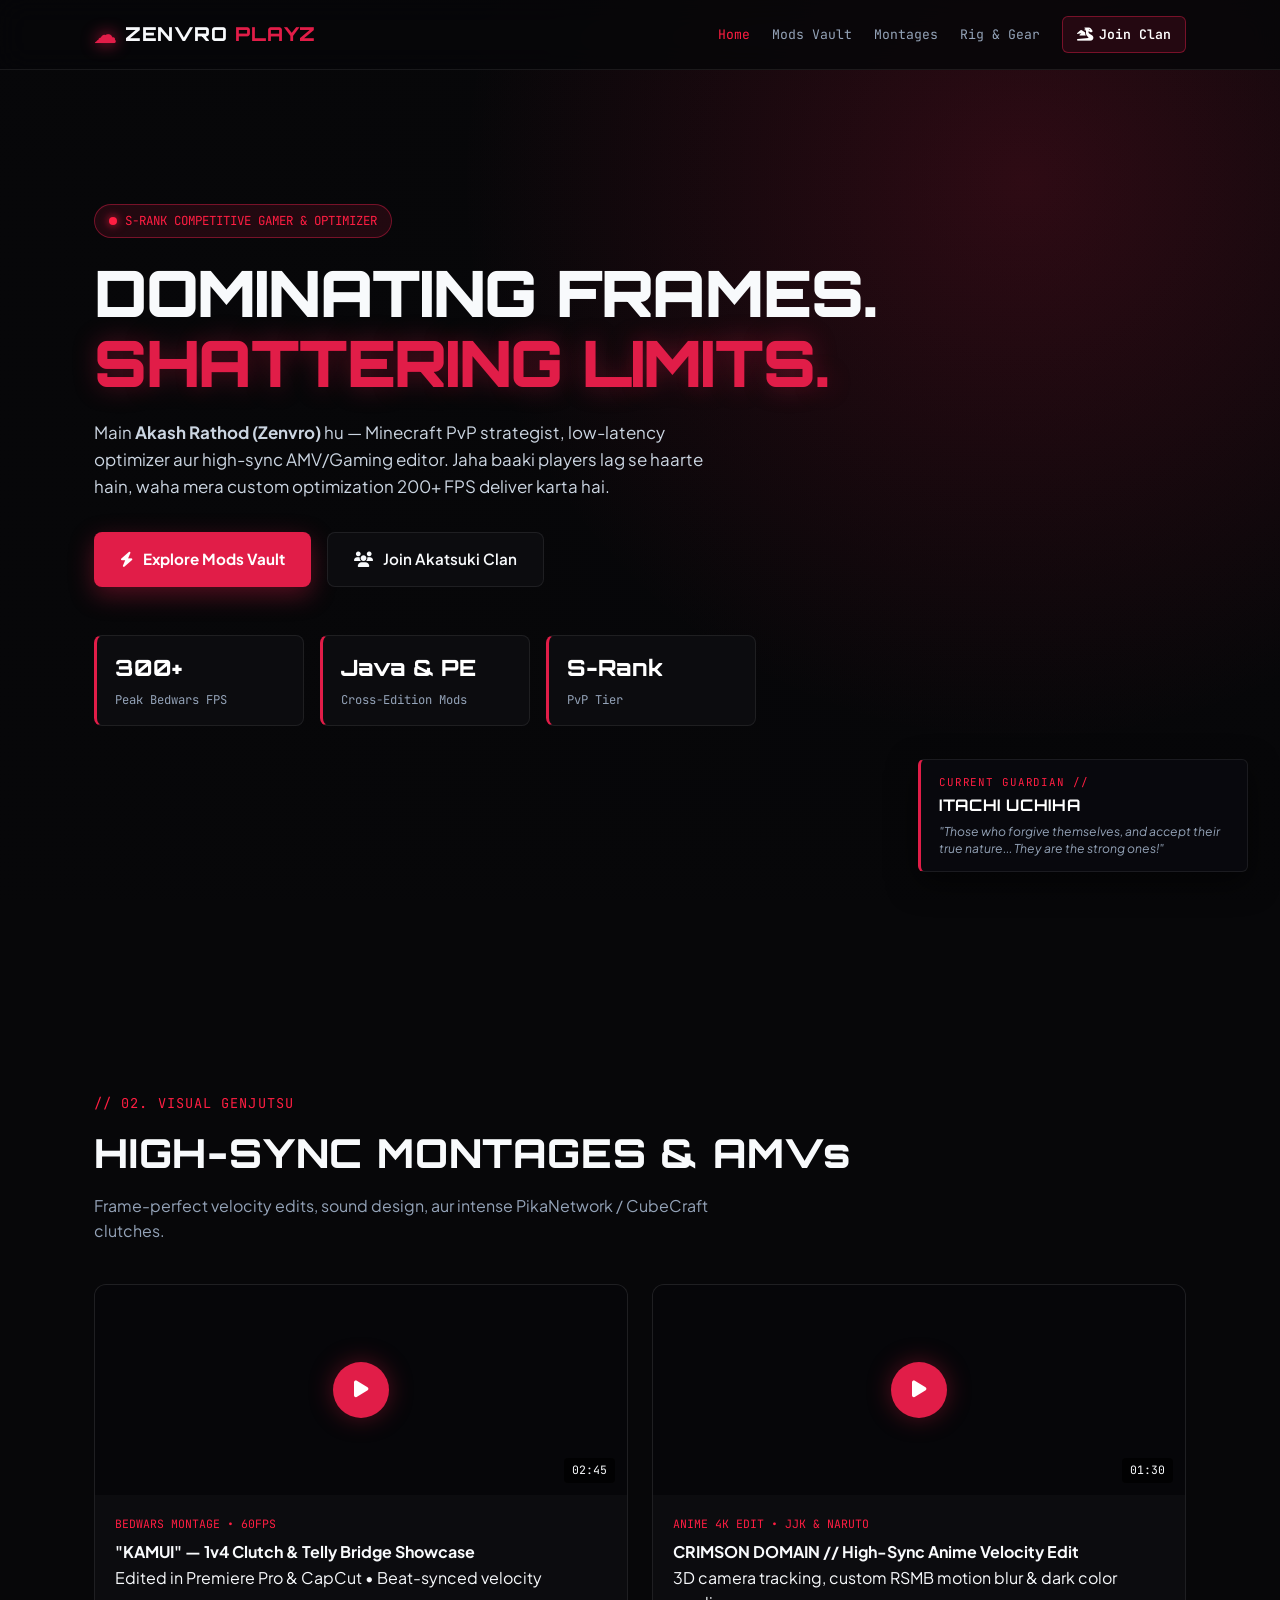
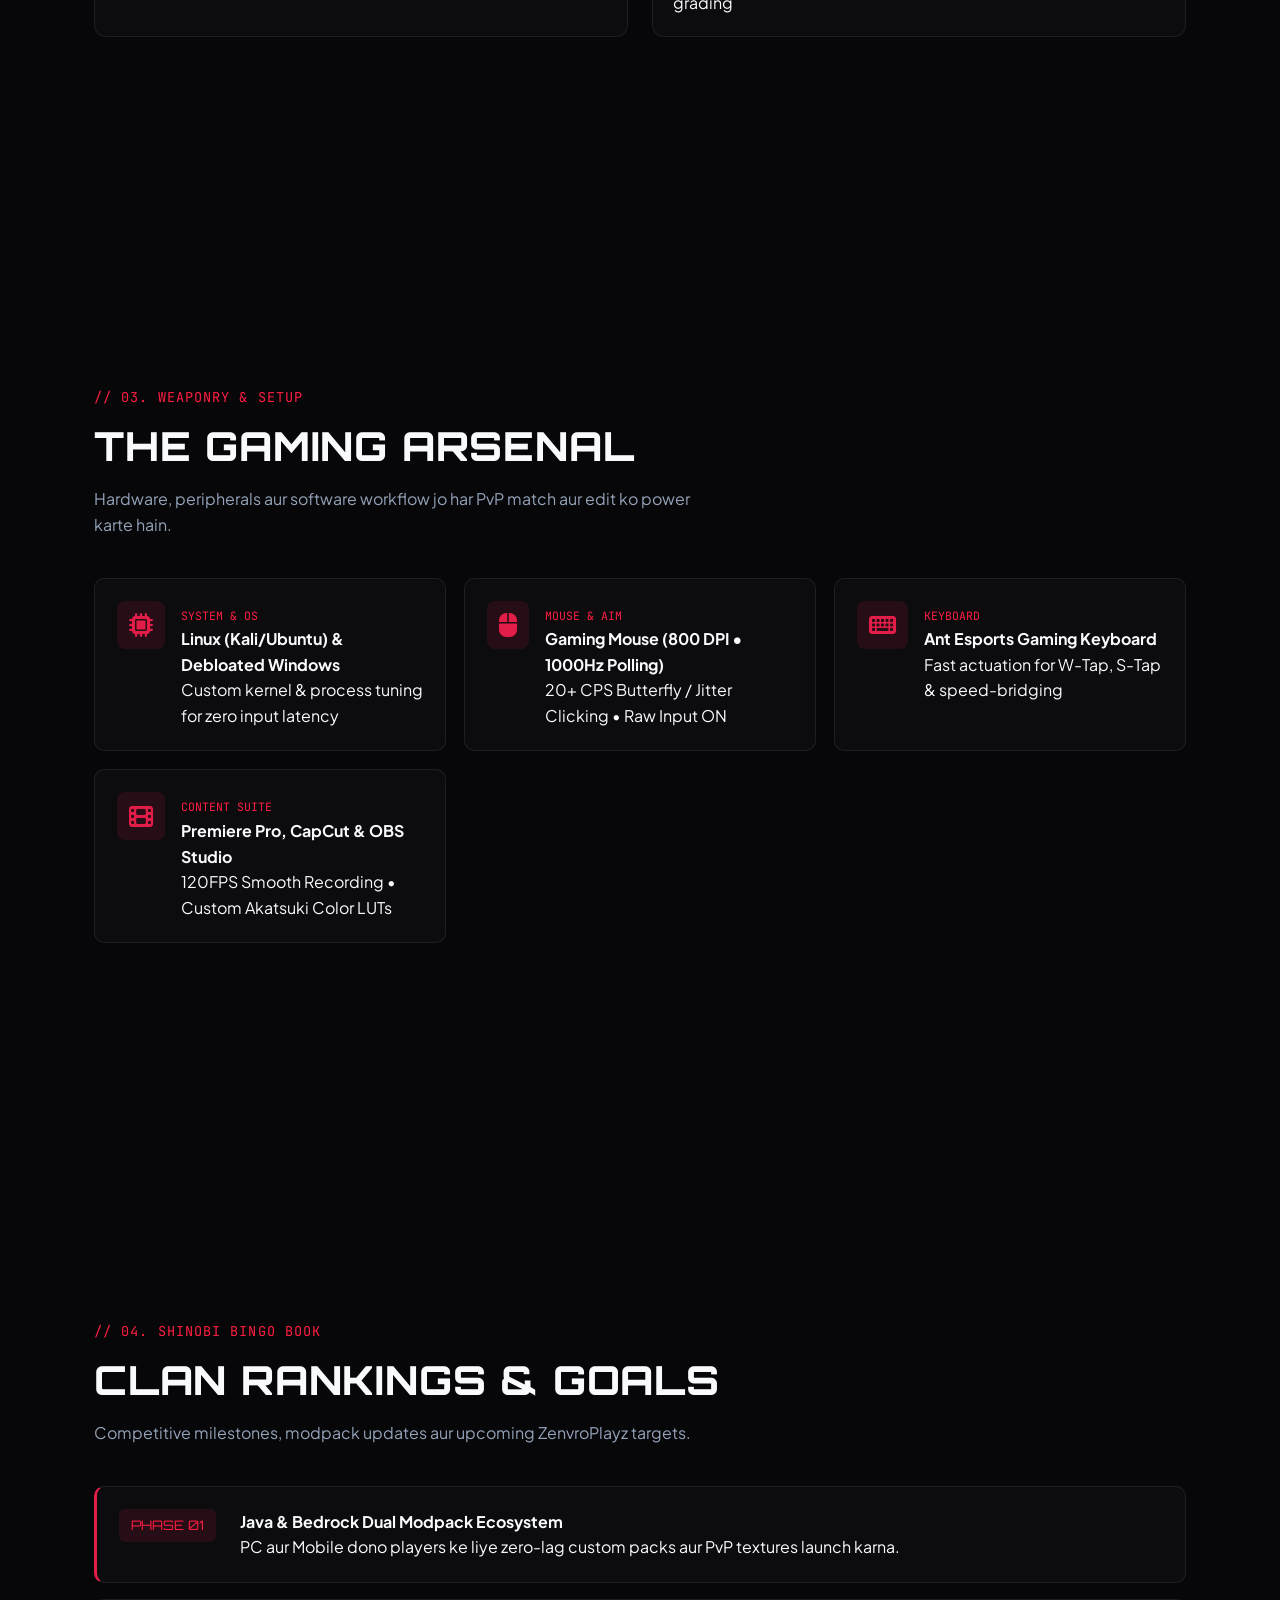
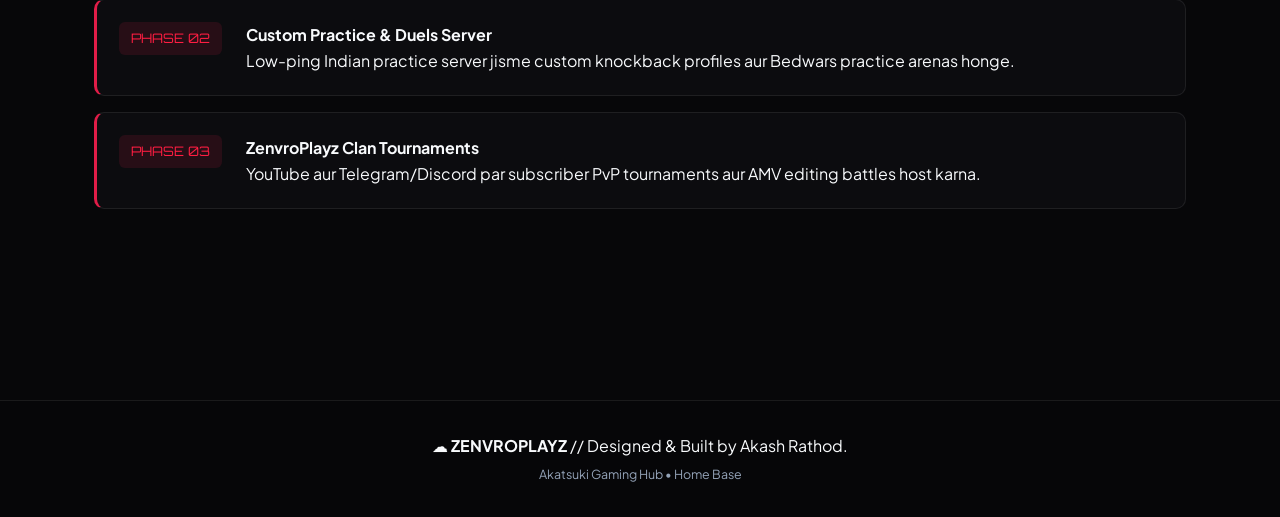
==== commit 721171b2: "new ui for gaming Channel" ====
--- a/index.html
+++ b/index.html
@@ -3,133 +3,244 @@
 <head>
   <meta charset="UTF-8" />
   <meta name="viewport" content="width=device-width, initial-scale=1.0" />
-  <title>Akash Rathod — Developer & BCA Student</title>
+  <title>ZENVRO // Akatsuki Gaming Hub — Home</title>
+  <!-- Main Stylesheet aur FontAwesome Icons -->
   <link rel="stylesheet" href="style.css">
   <link rel="stylesheet" href="https://cdnjs.cloudflare.com/ajax/libs/font-awesome/6.4.0/css/all.min.css">
 </head>
 <body>
 
-  <!-- Navbar -->
+  <!-- =========================================================
+       DYNAMIC AKATSUKI FULLSCREEN BACKGROUND
+       Note: Scroll karne par ye slides apne aap change hongi.
+       Apni images lagane ke liye url('...') ke andar link badal dena.
+       ========================================================= -->
+  <div class="bg-stage" id="bgStage">
+    <!-- Slide 0: Itachi (Hero Section) -->
+    <div class="bg-slide active" style="background-image: url('https://images.unsplash.com/photo-1578632767115-351597cf2477?q=80&w=1920&auto=format&fit=crop');"></div>
+    <!-- Slide 1: Obito (Montages Section) -->
+    <div class="bg-slide" style="background-image: url('https://images.unsplash.com/photo-1538481199705-c710c4e965fc?q=80&w=1920&auto=format&fit=crop');"></div>
+    <!-- Slide 2: Deidara (Gaming Rig Section) -->
+    <div class="bg-slide" style="background-image: url('https://images.unsplash.com/photo-1511512578047-dfb367046420?q=80&w=1920&auto=format&fit=crop');"></div>
+    <!-- Slide 3: Kisame (Clan Roadmap Section) -->
+    <div class="bg-slide" style="background-image: url('https://images.unsplash.com/photo-1552820728-8b83bb6b773f?q=80&w=1920&auto=format&fit=crop');"></div>
+    
+    <!-- Dark Vignette Overlay taaki text saaf dikhe -->
+    <div class="bg-overlay"></div>
+    
+    <!-- Bottom-Right HUD Box (Jo active Akatsuki member ka naam aur quote dikhata hai) -->
+    <div class="akatsuki-hud">
+      <div class="member-indicator">
+        <span class="hud-label">CURRENT GUARDIAN //</span>
+        <h3 id="activeMemberName">ITACHI UCHIHA</h3>
+        <p id="activeMemberQuote">"Those who forgive themselves, and accept their true nature... They are the strong ones!"</p>
+      </div>
+    </div>
+  </div>
+
+  <!-- =========================================================
+       NAVIGATION BAR (Sabhi pages ke links ke saath)
+       ========================================================= -->
   <nav class="nav">
-    <a href="#" class="nav-logo">Akash Rathod<span>.</span></a>
-    <div class="nav-links">
-      <a href="#projects">Projects</a>
-      <a href="#roadmap">Roadmap</a>
-      <a href="#connect">Connect</a>
-      <a href="bca.html" class="hub-btn"><i class="fas fa-book-open"></i> BCA Notes</a>
+    <div class="nav-inner">
+      <a href="index.html" class="nav-logo">
+        <span class="cloud-icon">☁</span> ZENVRO<span>PLAYZ</span>
+      </a>
+
+      <!-- Navigation Links -->
+      <div class="nav-links" id="navLinks">
+        <a href="index.html" class="active">Home</a>
+        <a href="mods.html">Mods Vault</a>
+        <a href="#montages">Montages</a>
+        <a href="#arsenal">Rig & Gear</a>
+        <a href="clan.html" class="cta-nav"><i class="fas fa-dragon"></i> Join Clan</a>
+      </div>
+
+      <!-- Mobile 3-Lines Hamburger Button -->
+      <button class="hamburger" id="mobileMenu" aria-label="Toggle Menu">
+        <span></span>
+        <span></span>
+        <span></span>
+      </button>
     </div>
   </nav>
 
-  <main class="container">
-    
-    <!-- Hero / Intro -->
-    <header class="hero">
-      <div class="badge">BCA Student & Developer</div>
-      <h1>Building lightweight systems, clean web tools & game servers.</h1>
-      <p>
-        Mai KIPS Institute, Khandwa se BCA kar raha hu. Mera focus C, C++, frontend web development aur Linux systems par hai. Saath hi high-FPS gaming optimization aur video edits me active interest hai.
-      </p>
-    </header>
-
-    <!-- Skills -->
-    <section>
-      <h2 class="section-title"><span>01.</span> Tech & Tools</h2>
-      <div class="skills-wrap">
-        <span class="skill-pill">C / C++</span>
-        <span class="skill-pill">HTML5 & CSS3</span>
-        <span class="skill-pill">JavaScript</span>
-        <span class="skill-pill">Linux & Kali</span>
-        <span class="skill-pill">Git & GitHub</span>
-        <span class="skill-pill">Supabase</span>
-        <span class="skill-pill">VirtualBox</span>
-      </div>
-    </section>
-
-    <!-- Projects -->
-    <section id="projects">
-      <h2 class="section-title"><span>02.</span> Projects & Work</h2>
-      <div class="grid">
-        <a href="bca.html" class="card">
-          <div class="card-content">
-            <span class="card-tag">WEB APP • SUPABASE</span>
-            <h3>BCA Study Portal</h3>
-            <p>Semester notes, C handbooks aur OS resources ka secure student hub jisme approval-based auth laga hai.</p>
-          </div>
-          <span style="color: var(--muted);">↗</span>
+  <!-- =========================================================
+       MAIN SCROLLABLE CONTENT
+       ========================================================= -->
+  <main class="main-wrapper">
+
+    <!-- 01. HERO SECTION (ITACHI UCHIHA) -->
+    <section id="home" class="scroll-section" data-index="0" data-name="ITACHI UCHIHA" data-quote="Those who forgive themselves, and accept their true nature... They are the strong ones!">
+      <div class="hero-box">
+        <div class="akatsuki-badge">
+          <span class="pulse-dot"></span> S-RANK COMPETITIVE GAMER & OPTIMIZER
+        </div>
+        <h1 class="glitch-title">DOMINATING FRAMES.<br><span>SHATTERING LIMITS.</span></h1>
+        <p class="hero-desc">
+          Main <strong>Akash Rathod (Zenvro)</strong> hu — Minecraft PvP strategist, low-latency optimizer aur high-sync AMV/Gaming editor. Jaha baaki players lag se haarte hain, waha mera custom optimization 200+ FPS deliver karta hai.
+        </p>
+        
+        <!-- Action Buttons (Mods page aur Clan page par jane ke liye) -->
+        <div class="hero-actions">
+          <a href="mods.html" class="btn-primary">
+            <i class="fas fa-bolt"></i> Explore Mods Vault
+          </a>
+          <a href="clan.html" class="btn-secondary">
+            <i class="fas fa-users"></i> Join Akatsuki Clan
+          </a>
+        </div>
+
+        <!-- Live Gaming Stats -->
+        <div class="live-stats">
+          <div class="stat-box">
+            <span class="stat-num">300+</span>
+            <span class="stat-label">Peak Bedwars FPS</span>
+          </div>
+          <div class="stat-box">
+            <span class="stat-num">Java & PE</span>
+            <span class="stat-label">Cross-Edition Mods</span>
+          </div>
+          <div class="stat-box">
+            <span class="stat-num">S-Rank</span>
+            <span class="stat-label">PvP Tier</span>
+          </div>
+        </div>
+      </div>
+    </section>
+
+    <!-- 02. MONTAGES & EDITS SECTION (OBITO UCHIHA) -->
+    <section id="montages" class="scroll-section" data-index="1" data-name="OBITO UCHIHA" data-quote="In the gaming world, those who break the rules are scum... but those who abandon their squad are worse than scum.">
+      <div class="section-header">
+        <span class="sec-code">// 02. VISUAL GENJUTSU</span>
+        <h2>HIGH-SYNC MONTAGES & AMVs</h2>
+        <p>Frame-perfect velocity edits, sound design, aur intense PikaNetwork / CubeCraft clutches.</p>
+      </div>
+
+      <div class="video-grid">
+        <!-- Video Card 1 -->
+        <a href="https://www.youtube.com/@zenvroplayz" target="_blank" class="video-card">
+          <div class="video-thumb" style="background-image: url('https://images.unsplash.com/photo-1560253023-3ec5d502959f?q=80&w=800&auto=format&fit=crop');">
+            <div class="play-btn"><i class="fas fa-play"></i></div>
+            <span class="vid-duration">02:45</span>
+          </div>
+          <div class="video-info">
+            <span class="vid-tag">BEDWARS MONTAGE • 60FPS</span>
+            <h4>"KAMUI" — 1v4 Clutch & Telly Bridge Showcase</h4>
+            <p>Edited in Premiere Pro & CapCut • Beat-synced velocity</p>
+          </div>
         </a>
 
-        <a href="https://www.curseforge.com/minecraft" target="_blank" class="card">
-          <div class="card-content">
-            <span class="card-tag">GAMING • OPTIMIZATION</span>
-            <h3>Zenvro FPS & PvP Modpack</h3>
-            <p>Low-end aur mid-range hardware ke liye high-FPS zero-latency custom pack (Sodium/Lithium based).</p>
-          </div>
-          <span style="color: var(--muted);">↗</span>
+        <!-- Video Card 2 -->
+        <a href="https://www.youtube.com/@zenvroplayz" target="_blank" class="video-card">
+          <div class="video-thumb" style="background-image: url('https://images.unsplash.com/photo-1518709268805-4e9042af9f23?q=80&w=800&auto=format&fit=crop');">
+            <div class="play-btn"><i class="fas fa-play"></i></div>
+            <span class="vid-duration">01:30</span>
+          </div>
+          <div class="video-info">
+            <span class="vid-tag">ANIME 4K EDIT • JJK & NARUTO</span>
+            <h4>CRIMSON DOMAIN // High-Sync Anime Velocity Edit</h4>
+            <p>3D camera tracking, custom RSMB motion blur & dark color grading</p>
+          </div>
         </a>
-
-        <a href="https://www.youtube.com/@zenvroplayz" target="_blank" class="card">
-          <div class="card-content">
-            <span class="card-tag">CONTENT CREATION</span>
-            <h3>Zenvro Gaming & Video Edits</h3>
-            <p>Minecraft Bedwars, custom challenges aur high-sync anime AMV edits (CapCut / Premiere workflow).</p>
-          </div>
-          <span style="color: var(--muted);">↗</span>
-        </a>
-      </div>
-    </section>
-
-    <!-- Career Roadmap -->
-    <section id="roadmap">
-      <h2 class="section-title"><span>03.</span> Future Roadmap</h2>
-      <div class="roadmap">
-        <div class="roadmap-item">
-          <span class="roadmap-year">2024 — 2027</span>
-          <div class="roadmap-detail">
-            <h4>BCA Degree (KIPS Institute)</h4>
-            <p>Core fundamentals, Data Structures, OOPs aur modern web architecture master karna.</p>
-          </div>
-        </div>
-        <div class="roadmap-item">
-          <span class="roadmap-year">2027 — 2029</span>
-          <div class="roadmap-detail">
-            <h4>MCA in Indore</h4>
-            <p>Advanced software engineering, distributed systems aur backend design me specialization.</p>
-          </div>
-        </div>
-        <div class="roadmap-item">
-          <span class="roadmap-year">2029+</span>
-          <div class="roadmap-detail">
-            <h4>Master's in Germany</h4>
-            <p>Higher computer science education aur global software development engineering role.</p>
-          </div>
-        </div>
-      </div>
-    </section>
-
-    <!-- Socials / Connect -->
-    <section id="connect">
-      <h2 class="section-title"><span>04.</span> Connect</h2>
-      <div class="social-grid">
-        <a href="https://github.com/ar0140285-sudo" target="_blank" class="social-btn">
-          <i class="fab fa-github"></i> GitHub
-        </a>
-        <a href="https://www.youtube.com/@zenvroplayz" target="_blank" class="social-btn">
-          <i class="fab fa-youtube"></i> YouTube
-        </a>
-        <a href="https://www.instagram.com/painxvibe_?utm_source=qr&stkn=MWhsMjBsdjE0dWszNQ==" target="_blank" class="social-btn">
-          <i class="fab fa-instagram"></i> Instagram
-        </a>
-        <a href="https://t.me/ZenvroPlayz" target="_blank" class="social-btn">
-          <i class="fab fa-telegram"></i> Telegram
-        </a>
+      </div>
+    </section>
+
+    <!-- 03. GAMING RIG & ARSENAL (DEIDARA) -->
+    <section id="arsenal" class="scroll-section" data-index="2" data-name="DEIDARA" data-quote="True optimization is an explosion! Every single frame counts.">
+      <div class="section-header">
+        <span class="sec-code">// 03. WEAPONRY & SETUP</span>
+        <h2>THE GAMING ARSENAL</h2>
+        <p>Hardware, peripherals aur software workflow jo har PvP match aur edit ko power karte hain.</p>
+      </div>
+
+      <div class="arsenal-grid">
+        <div class="arsenal-item">
+          <i class="fas fa-microchip"></i>
+          <div>
+            <span>SYSTEM & OS</span>
+            <h4>Linux (Kali/Ubuntu) & Debloated Windows</h4>
+            <p>Custom kernel & process tuning for zero input latency</p>
+          </div>
+        </div>
+
+        <div class="arsenal-item">
+          <i class="fas fa-mouse"></i>
+          <div>
+            <span>MOUSE & AIM</span>
+            <h4>Gaming Mouse (800 DPI • 1000Hz Polling)</h4>
+            <p>20+ CPS Butterfly / Jitter Clicking • Raw Input ON</p>
+          </div>
+        </div>
+
+        <div class="arsenal-item">
+          <i class="fas fa-keyboard"></i>
+          <div>
+            <span>KEYBOARD</span>
+            <h4>Ant Esports Gaming Keyboard</h4>
+            <p>Fast actuation for W-Tap, S-Tap & speed-bridging</p>
+          </div>
+        </div>
+
+        <div class="arsenal-item">
+          <i class="fas fa-film"></i>
+          <div>
+            <span>CONTENT SUITE</span>
+            <h4>Premiere Pro, CapCut & OBS Studio</h4>
+            <p>120FPS Smooth Recording • Custom Akatsuki Color LUTs</p>
+          </div>
+        </div>
+      </div>
+    </section>
+
+    <!-- 04. CLAN ROADMAP & RECORDS (KISAME) -->
+    <section id="records" class="scroll-section" data-index="3" data-name="KISAME HOSHIGAKI" data-quote="Only the strongest sharks survive in the deep waters of competitive PvP.">
+      <div class="section-header">
+        <span class="sec-code">// 04. SHINOBI BINGO BOOK</span>
+        <h2>CLAN RANKINGS & GOALS</h2>
+        <p>Competitive milestones, modpack updates aur upcoming ZenvroPlayz targets.</p>
+      </div>
+
+      <div class="timeline">
+        <div class="timeline-row">
+          <div class="time-badge">PHASE 01</div>
+          <div class="time-content">
+            <h4>Java & Bedrock Dual Modpack Ecosystem</h4>
+            <p>PC aur Mobile dono players ke liye zero-lag custom packs aur PvP textures launch karna.</p>
+          </div>
+        </div>
+
+        <div class="timeline-row">
+          <div class="time-badge">PHASE 02</div>
+          <div class="time-content">
+            <h4>Custom Practice & Duels Server</h4>
+            <p>Low-ping Indian practice server jisme custom knockback profiles aur Bedwars practice arenas honge.</p>
+          </div>
+        </div>
+
+        <div class="timeline-row">
+          <div class="time-badge">PHASE 03</div>
+          <div class="time-content">
+            <h4>ZenvroPlayz Clan Tournaments</h4>
+            <p>YouTube aur Telegram/Discord par subscriber PvP tournaments aur AMV editing battles host karna.</p>
+          </div>
+        </div>
       </div>
     </section>
 
   </main>
 
-  <footer>
-    <p>© 2026 Akash Rathod. Built with simplicity & clean code.</p>
+  <!-- =========================================================
+       FOOTER
+       ========================================================= -->
+  <footer class="footer">
+    <div class="footer-inner">
+      <p>☁ <strong>ZENVROPLAYZ</strong> // Designed & Built by Akash Rathod.</p>
+      <p class="footer-sub">Akatsuki Gaming Hub • Home Base</p>
+    </div>
   </footer>
 
+  <!-- Main JS File -->
+  <script src="script.js"></script>
 </body>
 </html>
--- a/style.css
+++ b/style.css
@@ -1,26 +1,29 @@
 /* ==========================================================
-   1. GOOGLE FONTS & THEME VARIABLES
+   1. GOOGLE FONTS & AKATSUKI THEME COLORS
+   Orbitron = Gaming Headings ke liye
+   Plus Jakarta Sans = Clean Body Text ke liye
+   JetBrains Mono = Tech/Tags ke liye
    ========================================================== */
-@import url('https://fonts.googleapis.com/css2?family=Plus+Jakarta+Sans:wght@400;500;600;700;800&family=JetBrains+Mono:wght@400;500;600&display=swap');
+@import url('https://fonts.googleapis.com/css2?family=Orbitron:wght@600;700;800;900&family=Plus+Jakarta+Sans:wght@400;500;600;700&family=JetBrains+Mono:wght@400;600&display=swap');
 
 :root {
-  --bg: #090a0f;
-  --card-bg: #11131a;
-  --card-hover: #161922;
-  --border: rgba(255, 255, 255, 0.08);
-  --border-hover: rgba(255, 255, 255, 0.2);
-  --text: #f8fafc;
-  --muted: #94a3b8;
-  --accent: #38bdf8;
-  --accent-soft: rgba(56, 189, 248, 0.1);
-  --accent-border: rgba(56, 189, 248, 0.25);
+  --bg-dark: #070709;                        /* Deep pitch black background */
+  --card-bg: rgba(14, 14, 18, 0.80);         /* Glassmorphism dark card */
+  --card-hover: rgba(24, 18, 28, 0.92);      /* Card hover color */
+  --crimson: #e11d48;                        /* Main Akatsuki Red */
+  --crimson-bright: #ff1e42;                 /* Neon Red Highlight */
+  --crimson-glow: rgba(225, 29, 72, 0.35);   /* Red Glow Shadow */
+  --crimson-soft: rgba(225, 29, 72, 0.12);   /* Light Red Tint */
+  --border: rgba(255, 255, 255, 0.08);       /* Subtle Grey Border */
+  --border-crimson: rgba(225, 29, 72, 0.45); /* Red Border */
+  --text: #f8fafc;                           /* White Text */
+  --muted: #94a3b8;                          /* Grey Subtext */
+  --font-display: 'Orbitron', sans-serif;
   --font-sans: 'Plus Jakarta Sans', sans-serif;
   --font-mono: 'JetBrains Mono', monospace;
 }
 
-/* ==========================================================
-   2. BASE RESET & BODY
-   ========================================================== */
+/* Base Reset */
 * {
   margin: 0;
   padding: 0;
@@ -32,444 +35,857 @@
 }
 
 body {
-  background-color: var(--bg);
+  background-color: var(--bg-dark);
   color: var(--text);
   font-family: var(--font-sans);
   line-height: 1.6;
-  display: flex;
-  flex-direction: column;
-  align-items: center;
-  min-height: 100vh;
-  padding: 0 20px;
+  overflow-x: hidden;
 }
 
 /* ==========================================================
-   3. NAVIGATION BAR
+   2. FULLSCREEN AKATSUKI BACKGROUND & MEMBER HUD
+   ========================================================== */
+.bg-stage {
+  position: fixed;
+  top: 0;
+  left: 0;
+  width: 100vw;
+  height: 100vh;
+  z-index: -1;
+  overflow: hidden;
+  background: #050507;
+}
+
+/* Har member ki image slide jo fade aur zoom hoti hai */
+.bg-slide {
+  position: absolute;
+  inset: 0;
+  background-size: cover;
+  background-position: center;
+  background-repeat: no-repeat;
+  opacity: 0;
+  transform: scale(1.08);
+  transition: opacity 0.9s cubic-bezier(0.4, 0, 0.2, 1), transform 1.4s ease-out;
+  filter: contrast(1.1) saturate(1.15);
+}
+
+/* Jis slide par 'active' class hogi wahi dikhegi */
+.bg-slide.active {
+  opacity: 0.42;
+  transform: scale(1);
+}
+
+/* Dark Vignette taaki background ke upar text bilkul clear padhne me aaye */
+.bg-overlay {
+  position: absolute;
+  inset: 0;
+  background: 
+    radial-gradient(circle at 80% 20%, rgba(225, 29, 72, 0.18), transparent 45%),
+    linear-gradient(to right, rgba(7, 7, 9, 0.95) 0%, rgba(7, 7, 9, 0.72) 55%, rgba(7, 7, 9, 0.92) 100%),
+    linear-gradient(to bottom, rgba(7, 7, 9, 0.35) 0%, rgba(7, 7, 9, 0.95) 100%);
+}
+
+/* Bottom-Right Corner Box jo Akatsuki Member ka Naam aur Quote dikhata hai */
+.akatsuki-hud {
+  position: fixed;
+  bottom: 28px;
+  right: 32px;
+  z-index: 20;
+  max-width: 330px;
+  background: rgba(10, 10, 14, 0.88);
+  border-left: 3px solid var(--crimson);
+  border-top: 1px solid var(--border);
+  border-right: 1px solid var(--border);
+  border-bottom: 1px solid var(--border);
+  padding: 14px 18px;
+  border-radius: 6px;
+  backdrop-filter: blur(12px);
+  box-shadow: 0 10px 30px rgba(0, 0, 0, 0.6);
+}
+
+.hud-label {
+  font-family: var(--font-mono);
+  font-size: 0.68rem;
+  color: var(--crimson-bright);
+  letter-spacing: 0.08em;
+  display: block;
+}
+
+.akatsuki-hud h3 {
+  font-family: var(--font-display);
+  font-size: 1rem;
+  letter-spacing: 0.04em;
+  margin: 2px 0 4px;
+  color: #fff;
+}
+
+.akatsuki-hud p {
+  font-size: 0.76rem;
+  color: var(--muted);
+  font-style: italic;
+  line-height: 1.4;
+}
+
+/* ==========================================================
+   3. TOP NAVIGATION BAR
    ========================================================== */
 .nav {
-  max-width: 760px;
+  position: fixed;
+  top: 0;
+  left: 0;
   width: 100%;
+  z-index: 100;
+  background: rgba(7, 7, 9, 0.85);
+  backdrop-filter: blur(14px);
+  border-bottom: 1px solid var(--border);
+}
+
+.nav-inner {
+  max-width: 1140px;
+  margin: 0 auto;
+  padding: 16px 24px;
   display: flex;
   justify-content: space-between;
   align-items: center;
-  padding: 24px 0;
-  border-bottom: 1px solid var(--border);
-  position: sticky;
-  top: 0;
-  background: rgba(9, 10, 15, 0.9);
-  backdrop-filter: blur(12px);
-  -webkit-backdrop-filter: blur(12px);
-  z-index: 100;
 }
 
 .nav-logo {
-  font-weight: 700;
+  font-family: var(--font-display);
+  font-weight: 800;
+  font-size: 1.2rem;
   color: var(--text);
   text-decoration: none;
-  font-size: 1.05rem;
-  letter-spacing: -0.02em;
-}
-
-.nav-logo span {
-  color: var(--accent);
+  letter-spacing: 0.04em;
+  display: flex;
+  align-items: center;
+  gap: 8px;
+}
+
+.cloud-icon {
+  color: var(--crimson);
+  font-size: 1.4rem;
+  filter: drop-shadow(0 0 8px var(--crimson));
+}
+
+.nav-logo span:last-child {
+  color: var(--crimson);
 }
 
 .nav-links {
   display: flex;
-  gap: 20px;
-  align-items: center;
+  align-items: center;
+  gap: 22px;
 }
 
 .nav-links a {
   color: var(--muted);
   text-decoration: none;
-  font-size: 0.88rem;
-  font-weight: 500;
+  font-family: var(--font-mono);
+  font-size: 0.82rem;
   transition: color 0.2s ease;
 }
 
-.nav-links a:hover {
-  color: var(--text);
-}
-
-.nav-links a.hub-btn {
-  color: var(--text);
-  background: var(--accent-soft);
-  border: 1px solid var(--accent-border);
-  padding: 5px 12px;
+.nav-links a:hover,
+.nav-links a.active {
+  color: var(--crimson-bright);
+}
+
+/* Join Clan Special Button in Navbar */
+.nav-links a.cta-nav {
+  background: var(--crimson-soft);
+  border: 1px solid var(--border-crimson);
+  color: #fff;
+  padding: 7px 14px;
   border-radius: 6px;
-  transition: all 0.2s ease;
-}
-
-.nav-links a.hub-btn:hover {
-  background: var(--accent);
-  color: #090a0f;
+  font-weight: 600;
+  display: inline-flex;
+  align-items: center;
+  gap: 6px;
+}
+
+.nav-links a.cta-nav:hover,
+.nav-links a.cta-nav.active {
+  background: var(--crimson);
+  box-shadow: 0 0 18px var(--crimson-glow);
+}
+
+/* Mobile Menu Button */
+.hamburger {
+  display: none;
+  flex-direction: column;
+  gap: 5px;
+  background: transparent;
+  border: none;
+  cursor: pointer;
+}
+
+.hamburger span {
+  width: 24px;
+  height: 2px;
+  background: var(--text);
 }
 
 /* ==========================================================
-   4. LAYOUT & TYPOGRAPHY
+   4. HERO & COMMON SECTION LAYOUT
    ========================================================== */
-.container {
-  max-width: 760px;
-  width: 100%;
-  padding: 50px 0 80px;
-  flex: 1;
-}
-
-.badge {
+.main-wrapper {
+  max-width: 1140px;
+  margin: 0 auto;
+  padding: 0 24px;
+}
+
+.scroll-section {
+  min-height: 100vh;
+  display: flex;
+  flex-direction: column;
+  justify-content: center;
+  padding: 110px 0 80px;
+}
+
+.back-pill {
   display: inline-flex;
   align-items: center;
-  gap: 6px;
-  padding: 4px 12px;
-  border-radius: 999px;
-  background: var(--accent-soft);
-  border: 1px solid var(--accent-border);
-  color: var(--accent);
-  font-size: 0.8rem;
-  font-weight: 600;
-  margin-bottom: 18px;
-}
-
-.badge::before {
-  content: '';
-  width: 6px;
-  height: 6px;
-  border-radius: 50%;
-  background: var(--accent);
-}
-
-.hero {
-  margin-bottom: 55px;
-}
-
-.hero h1 {
-  font-size: 2.3rem;
-  font-weight: 800;
-  letter-spacing: -0.03em;
-  line-height: 1.25;
-  margin-bottom: 16px;
-}
-
-.hero p {
-  color: var(--muted);
-  font-size: 1.02rem;
-  line-height: 1.7;
-}
-
-.section-title {
-  font-size: 1.2rem;
-  font-weight: 700;
-  letter-spacing: -0.02em;
-  margin: 45px 0 18px;
-  display: flex;
-  align-items: center;
   gap: 8px;
-}
-
-.section-title span {
-  color: var(--accent);
-  font-family: var(--font-mono);
-  font-size: 0.95rem;
-}
-
-/* ==========================================================
-   5. SKILLS & PILLS
-   ========================================================== */
-.skills-wrap {
-  display: flex;
-  flex-wrap: wrap;
-  gap: 8px;
-}
-
-.skill-pill {
-  font-family: var(--font-mono);
-  font-size: 0.8rem;
+  color: var(--muted);
+  text-decoration: none;
+  font-family: var(--font-mono);
+  font-size: 0.82rem;
+  margin-bottom: 24px;
+  width: fit-content;
   padding: 6px 12px;
   border-radius: 6px;
+  background: rgba(255, 255, 255, 0.04);
+  border: 1px solid var(--border);
+  transition: all 0.2s;
+}
+
+.back-pill:hover {
+  color: #fff;
+  border-color: var(--crimson);
+}
+
+.akatsuki-badge {
+  display: inline-flex;
+  align-items: center;
+  gap: 8px;
+  font-family: var(--font-mono);
+  font-size: 0.78rem;
+  color: var(--crimson-bright);
+  background: var(--crimson-soft);
+  border: 1px solid var(--border-crimson);
+  padding: 6px 14px;
+  border-radius: 999px;
+  margin-bottom: 20px;
+  width: fit-content;
+}
+
+.pulse-dot {
+  width: 8px;
+  height: 8px;
+  background: var(--crimson-bright);
+  border-radius: 50%;
+  box-shadow: 0 0 10px var(--crimson-bright);
+  animation: pulse 1.5s infinite;
+}
+
+@keyframes pulse {
+  0%, 100% { transform: scale(1); opacity: 1; }
+  50% { transform: scale(1.4); opacity: 0.5; }
+}
+
+.glitch-title {
+  font-family: var(--font-display);
+  font-size: clamp(2.3rem, 5vw, 4.1rem);
+  font-weight: 900;
+  line-height: 1.1;
+  letter-spacing: -0.02em;
+  margin-bottom: 20px;
+  text-transform: uppercase;
+}
+
+.glitch-title span {
+  color: var(--crimson);
+  text-shadow: 0 0 25px var(--crimson-glow);
+}
+
+.hero-desc {
+  max-width: 640px;
+  font-size: 1.06rem;
+  color: #cbd5e1;
+  margin-bottom: 32px;
+}
+
+.hero-actions {
+  display: flex;
+  flex-wrap: wrap;
+  gap: 16px;
+  margin-bottom: 48px;
+}
+
+.btn-primary {
+  background: var(--crimson);
+  color: #fff;
+  text-decoration: none;
+  padding: 14px 26px;
+  border-radius: 8px;
+  font-weight: 700;
+  font-size: 0.95rem;
+  display: inline-flex;
+  align-items: center;
+  gap: 10px;
+  box-shadow: 0 8px 25px var(--crimson-glow);
+  transition: all 0.25s ease;
+}
+
+.btn-primary:hover {
+  background: var(--crimson-bright);
+  transform: translateY(-2px);
+}
+
+.btn-secondary {
   background: var(--card-bg);
   border: 1px solid var(--border);
-  color: #cbd5e1;
-}
-
-/* ==========================================================
-   6. CARDS & GRIDS (Projects & Resources)
-   ========================================================== */
-.grid {
-  display: flex;
-  flex-direction: column;
-  gap: 12px;
-}
-
-.card {
-  background: var(--card-bg);
-  border: 1px solid var(--border);
-  border-radius: 10px;
-  padding: 20px;
-  text-decoration: none;
-  color: inherit;
-  display: flex;
-  justify-content: space-between;
-  align-items: flex-start;
-  transition: all 0.2s ease;
-}
-
-.card:hover {
-  background: var(--card-hover);
-  border-color: var(--border-hover);
-  transform: translateY(-2px);
-}
-
-.card-content h3 {
-  font-size: 1rem;
-  font-weight: 600;
-  margin-bottom: 5px;
-}
-
-.card-content p {
-  font-size: 0.88rem;
-  color: var(--muted);
-  line-height: 1.5;
-}
-
-.card-tag {
-  font-family: var(--font-mono);
-  font-size: 0.72rem;
-  color: var(--accent);
-  margin-bottom: 6px;
-  display: inline-block;
-}
-
-/* ==========================================================
-   7. TIMELINE ROADMAP
-   ========================================================== */
-.roadmap {
-  display: flex;
-  flex-direction: column;
-  gap: 14px;
-}
-
-.roadmap-item {
-  display: flex;
-  gap: 20px;
-  padding: 16px 20px;
-  background: var(--card-bg);
-  border: 1px solid var(--border);
-  border-radius: 10px;
-}
-
-.roadmap-year {
-  font-family: var(--font-mono);
-  font-size: 0.8rem;
-  color: var(--accent);
-  min-width: 90px;
-  font-weight: 600;
-}
-
-.roadmap-detail h4 {
-  font-size: 0.95rem;
-  font-weight: 600;
-  margin-bottom: 3px;
-}
-
-.roadmap-detail p {
-  font-size: 0.85rem;
-  color: var(--muted);
-}
-
-/* ==========================================================
-   8. SOCIAL LINKS
-   ========================================================== */
-.social-grid {
-  display: grid;
-  grid-template-columns: repeat(auto-fit, minmax(160px, 1fr));
-  gap: 10px;
-}
-
-.social-btn {
-  background: var(--card-bg);
-  border: 1px solid var(--border);
-  padding: 14px 16px;
-  border-radius: 8px;
   color: var(--text);
   text-decoration: none;
-  display: flex;
-  align-items: center;
-  gap: 12px;
-  font-size: 0.88rem;
-  font-weight: 500;
-  transition: all 0.2s ease;
-}
-
-.social-btn i {
-  font-size: 1.15rem;
-  color: var(--muted);
-  transition: color 0.2s ease;
-}
-
-.social-btn:hover {
+  padding: 14px 26px;
+  border-radius: 8px;
+  font-weight: 600;
+  font-size: 0.95rem;
+  display: inline-flex;
+  align-items: center;
+  gap: 10px;
+  transition: all 0.25s ease;
+}
+
+.btn-secondary:hover {
+  border-color: var(--crimson);
   background: var(--card-hover);
-  border-color: var(--border-hover);
-  transform: translateY(-2px);
-}
-
-.social-btn:hover i {
-  color: var(--accent);
+}
+
+.live-stats {
+  display: grid;
+  grid-template-columns: repeat(auto-fit, minmax(150px, 210px));
+  gap: 16px;
+}
+
+.stat-box {
+  background: var(--card-bg);
+  border: 1px solid var(--border);
+  border-left: 3px solid var(--crimson);
+  padding: 14px 18px;
+  border-radius: 8px;
+  backdrop-filter: blur(10px);
+}
+
+.stat-num {
+  font-family: var(--font-display);
+  font-size: 1.4rem;
+  font-weight: 800;
+  color: #fff;
+  display: block;
+}
+
+.stat-label {
+  font-size: 0.76rem;
+  color: var(--muted);
+  font-family: var(--font-mono);
 }
 
 /* ==========================================================
-   9. BCA STUDY HUB SPECIFIC STYLES
+   5. EDITION SELECTOR (JAVA VS BEDROCK PORTAL CARDS)
    ========================================================== */
-.header-box {
-  margin-bottom: 35px;
-}
-
-.header-box h1 {
-  font-size: 2rem;
+.edition-grid {
+  display: grid;
+  grid-template-columns: repeat(auto-fit, minmax(320px, 1fr));
+  gap: 28px;
+}
+
+.edition-card {
+  background: var(--card-bg);
+  border: 1px solid var(--border);
+  border-radius: 16px;
+  padding: 36px 30px;
+  text-decoration: none;
+  color: var(--text);
+  backdrop-filter: blur(14px);
+  display: flex;
+  flex-direction: column;
+  justify-content: space-between;
+  transition: all 0.3s ease;
+  position: relative;
+  overflow: hidden;
+}
+
+.edition-card:hover {
+  transform: translateY(-6px);
+  border-color: var(--crimson);
+  box-shadow: 0 15px 40px rgba(225, 29, 72, 0.22);
+}
+
+.edition-badge {
+  font-family: var(--font-mono);
+  font-size: 0.74rem;
+  color: var(--crimson-bright);
+  background: var(--crimson-soft);
+  border: 1px solid var(--border-crimson);
+  padding: 4px 12px;
+  border-radius: 99px;
+  width: fit-content;
+  margin-bottom: 20px;
+}
+
+.edition-icon {
+  font-size: 2.8rem;
+  color: var(--crimson);
+  margin-bottom: 18px;
+}
+
+.edition-card h2 {
+  font-family: var(--font-display);
+  font-size: 1.8rem;
+  margin-bottom: 12px;
+}
+
+.edition-card h2 span {
+  color: var(--crimson-bright);
+}
+
+.edition-card p {
+  color: var(--muted);
+  font-size: 0.94rem;
+  margin-bottom: 22px;
+}
+
+/* ==========================================================
+   6. MODPACK CARDS & GRIDS
+   ========================================================== */
+.section-header {
+  margin-bottom: 40px;
+}
+
+.sec-code {
+  font-family: var(--font-mono);
+  color: var(--crimson-bright);
+  font-size: 0.85rem;
+  letter-spacing: 0.08em;
+  display: block;
+  margin-bottom: 6px;
+}
+
+.section-header h2 {
+  font-family: var(--font-display);
+  font-size: clamp(1.8rem, 3.5vw, 2.5rem);
   font-weight: 800;
-  letter-spacing: -0.03em;
+  letter-spacing: 0.02em;
   margin-bottom: 8px;
 }
 
-.header-box p {
-  color: var(--muted);
-  font-size: 0.95rem;
-}
-
-.user-pill {
-  display: flex;
-  align-items: center;
-  gap: 12px;
-  font-size: 0.85rem;
-}
-
-.user-badge {
-  color: var(--accent);
-  background: var(--accent-soft);
-  border: 1px solid var(--accent-border);
+.section-header p {
+  color: var(--muted);
+  max-width: 620px;
+}
+
+.cards-grid {
+  display: grid;
+  grid-template-columns: repeat(auto-fit, minmax(300px, 1fr));
+  gap: 22px;
+}
+
+.game-card {
+  background: var(--card-bg);
+  border: 1px solid var(--border);
+  border-radius: 12px;
+  padding: 26px;
+  backdrop-filter: blur(12px);
+  display: flex;
+  flex-direction: column;
+  justify-content: space-between;
+  transition: all 0.25s ease;
+}
+
+.game-card:hover {
+  transform: translateY(-5px);
+  border-color: var(--border-crimson);
+  box-shadow: 0 12px 35px rgba(0, 0, 0, 0.5);
+}
+
+.featured-card {
+  border-color: var(--border-crimson);
+  box-shadow: inset 0 0 25px rgba(225, 29, 72, 0.08);
+}
+
+.card-top {
+  display: flex;
+  justify-content: space-between;
+  align-items: center;
+  margin-bottom: 16px;
+}
+
+.tag-pill {
+  font-family: var(--font-mono);
+  font-size: 0.72rem;
   padding: 4px 10px;
-  border-radius: 6px;
-  font-family: var(--font-mono);
-  font-size: 0.8rem;
-}
-
-.logout-btn {
-  background: transparent;
-  border: 1px solid rgba(239, 68, 68, 0.3);
-  color: #f87171;
-  padding: 4px 10px;
-  border-radius: 6px;
-  cursor: pointer;
-  font-size: 0.8rem;
-  transition: all 0.2s ease;
-}
-
-.logout-btn:hover {
-  background: rgba(239, 68, 68, 0.15);
-}
-
-.resource-list {
-  display: flex;
-  flex-direction: column;
-  gap: 12px;
-}
-
-.resource-card {
-  background: var(--card-bg);
-  border: 1px solid var(--border);
-  border-radius: 10px;
-  padding: 18px 20px;
-  display: flex;
-  justify-content: space-between;
-  align-items: center;
-  gap: 16px;
-  transition: all 0.2s ease;
-}
-
-.resource-card:hover {
-  background: var(--card-hover);
-  border-color: var(--border-hover);
-}
-
-.resource-info h3 {
-  font-size: 0.98rem;
-  font-weight: 600;
-  margin-bottom: 4px;
-  display: flex;
-  align-items: center;
-  gap: 8px;
-  flex-wrap: wrap;
-}
-
-.resource-info p {
-  font-size: 0.84rem;
-  color: var(--muted);
-}
-
-.sem-tag {
-  font-family: var(--font-mono);
-  font-size: 0.7rem;
-  padding: 2px 7px;
   border-radius: 4px;
   background: rgba(255, 255, 255, 0.06);
   color: #cbd5e1;
-  border: 1px solid var(--border);
-}
-
-.download-btn {
+}
+
+.tag-pill.crimson {
+  background: var(--crimson-soft);
+  color: var(--crimson-bright);
+  border: 1px solid var(--border-crimson);
+}
+
+.card-icon {
+  font-size: 1.3rem;
+  color: var(--crimson);
+}
+
+.game-card h3 {
+  font-size: 1.22rem;
+  font-weight: 700;
+  margin-bottom: 10px;
+}
+
+.game-card p {
+  font-size: 0.9rem;
+  color: var(--muted);
+  margin-bottom: 18px;
+}
+
+.spec-list {
+  list-style: none;
+  margin-bottom: 24px;
+}
+
+.spec-list li {
+  font-size: 0.84rem;
+  color: #e2e8f0;
+  margin-bottom: 8px;
+  display: flex;
+  align-items: center;
+  gap: 8px;
+}
+
+.spec-list i {
+  color: var(--crimson-bright);
+  font-size: 0.75rem;
+}
+
+.card-footer {
+  display: flex;
+  gap: 10px;
+  align-items: center;
+}
+
+.btn-card {
+  flex: 1;
+  background: rgba(255, 255, 255, 0.06);
+  border: 1px solid var(--border);
+  color: #fff;
+  padding: 11px 16px;
+  border-radius: 8px;
+  font-family: var(--font-sans);
+  font-weight: 600;
+  font-size: 0.86rem;
+  cursor: pointer;
+  display: inline-flex;
+  justify-content: center;
+  align-items: center;
+  gap: 8px;
+  transition: all 0.2s ease;
+}
+
+.btn-card:hover {
+  background: var(--crimson);
+  border-color: var(--crimson);
+}
+
+/* ==========================================================
+   7. MONTAGES, ARSENAL & TIMELINE
+   ========================================================== */
+.video-grid {
+  display: grid;
+  grid-template-columns: repeat(auto-fit, minmax(320px, 1fr));
+  gap: 24px;
+}
+
+.video-card {
+  background: var(--card-bg);
+  border: 1px solid var(--border);
+  border-radius: 12px;
+  overflow: hidden;
+  text-decoration: none;
+  color: inherit;
+  transition: all 0.25s ease;
+}
+
+.video-card:hover {
+  transform: translateY(-4px);
+  border-color: var(--border-crimson);
+}
+
+.video-thumb {
+  height: 210px;
+  background-size: cover;
+  background-position: center;
+  position: relative;
+  display: flex;
+  align-items: center;
+  justify-content: center;
+}
+
+.video-thumb::after {
+  content: '';
+  position: absolute;
+  inset: 0;
+  background: rgba(0, 0, 0, 0.45);
+}
+
+.play-btn {
+  position: relative;
+  z-index: 2;
+  width: 56px;
+  height: 56px;
+  border-radius: 50%;
+  background: var(--crimson);
+  color: #fff;
+  display: flex;
+  align-items: center;
+  justify-content: center;
+  font-size: 1.2rem;
+  box-shadow: 0 0 25px var(--crimson-glow);
+}
+
+.vid-duration {
+  position: absolute;
+  bottom: 12px;
+  right: 12px;
+  z-index: 2;
+  background: rgba(0, 0, 0, 0.8);
+  padding: 3px 8px;
+  border-radius: 4px;
+  font-family: var(--font-mono);
+  font-size: 0.72rem;
+}
+
+.video-info {
+  padding: 20px;
+}
+
+.vid-tag {
+  font-family: var(--font-mono);
+  font-size: 0.72rem;
+  color: var(--crimson-bright);
+  display: block;
+  margin-bottom: 6px;
+}
+
+.arsenal-grid {
+  display: grid;
+  grid-template-columns: repeat(auto-fit, minmax(260px, 1fr));
+  gap: 18px;
+}
+
+.arsenal-item {
+  background: var(--card-bg);
+  border: 1px solid var(--border);
+  padding: 22px;
+  border-radius: 10px;
+  display: flex;
+  gap: 16px;
+  align-items: flex-start;
+  backdrop-filter: blur(10px);
+}
+
+.arsenal-item i {
+  font-size: 1.5rem;
+  color: var(--crimson);
+  background: var(--crimson-soft);
+  padding: 12px;
+  border-radius: 8px;
+}
+
+.arsenal-item span {
+  font-family: var(--font-mono);
+  font-size: 0.72rem;
+  color: var(--crimson-bright);
+}
+
+.timeline {
+  display: flex;
+  flex-direction: column;
+  gap: 16px;
+}
+
+.timeline-row {
+  background: var(--card-bg);
+  border: 1px solid var(--border);
+  border-left: 3px solid var(--crimson);
+  border-radius: 10px;
+  padding: 22px;
+  display: flex;
+  gap: 24px;
+  align-items: flex-start;
+}
+
+.time-badge {
+  font-family: var(--font-display);
+  font-size: 0.82rem;
+  color: var(--crimson-bright);
+  background: var(--crimson-soft);
+  padding: 6px 12px;
+  border-radius: 6px;
+  white-space: nowrap;
+}
+
+/* ==========================================================
+   8. JOIN CLAN & SOCIAL MEDIA PAGE STYLES
+   ========================================================== */
+.connect-banner {
+  background: var(--card-bg);
+  border: 1px solid var(--border-crimson);
+  border-radius: 16px;
+  padding: 42px;
+  backdrop-filter: blur(14px);
+}
+
+.connect-text {
+  margin-bottom: 32px;
+}
+
+.connect-text p {
+  color: var(--muted);
+  max-width: 650px;
+}
+
+.social-cards {
+  display: grid;
+  grid-template-columns: repeat(auto-fit, minmax(250px, 1fr));
+  gap: 18px;
+  margin-bottom: 36px;
+}
+
+.soc-card {
+  background: rgba(255, 255, 255, 0.03);
+  border: 1px solid var(--border);
+  padding: 22px;
+  border-radius: 12px;
   color: var(--text);
-  background: rgba(255, 255, 255, 0.06);
-  border: 1px solid var(--border);
   text-decoration: none;
-  padding: 8px 14px;
-  border-radius: 6px;
-  font-size: 0.82rem;
-  font-weight: 600;
-  white-space: nowrap;
-  transition: all 0.2s ease;
-  display: inline-flex;
-  align-items: center;
-  gap: 6px;
-}
-
-.download-btn:hover {
-  background: var(--accent);
-  color: #090a0f;
-  border-color: var(--accent);
+  display: flex;
+  align-items: center;
+  gap: 16px;
+  transition: all 0.25s ease;
+}
+
+.soc-card i {
+  font-size: 2rem;
+  color: var(--crimson);
+}
+
+.soc-card strong {
+  display: block;
+  font-size: 1.02rem;
+  margin-bottom: 2px;
+}
+
+.soc-card span {
+  font-size: 0.8rem;
+  color: var(--muted);
+}
+
+.soc-card:hover {
+  background: var(--crimson-soft);
+  border-color: var(--crimson);
+  transform: translateY(-4px);
+}
+
+.clan-perks {
+  border-top: 1px solid var(--border);
+  padding-top: 26px;
+}
+
+.clan-perks h3 {
+  font-family: var(--font-display);
+  font-size: 1.05rem;
+  margin-bottom: 6px;
+  color: #fff;
+}
+
+.clan-perks p {
+  font-size: 0.88rem;
+  color: var(--muted);
+  margin-bottom: 14px;
+}
+
+.tag-copy-row {
+  display: flex;
+  flex-wrap: wrap;
+  gap: 12px;
+  align-items: center;
+}
+
+.tag-copy-row code {
+  font-family: var(--font-mono);
+  background: rgba(0, 0, 0, 0.5);
+  border: 1px solid var(--border);
+  padding: 10px 16px;
+  border-radius: 8px;
+  color: var(--crimson-bright);
 }
 
 /* ==========================================================
-   10. FOOTER
+   9. FOOTER & MOBILE RESPONSIVE
    ========================================================== */
-footer {
+.footer {
   border-top: 1px solid var(--border);
-  padding: 28px 0;
+  padding: 32px 24px;
   text-align: center;
-  color: var(--muted);
-  font-size: 0.85rem;
-  width: 100%;
-  max-width: 760px;
-}
-
-/* ==========================================================
-   11. RESPONSIVE DESIGN
-   ========================================================== */
-@media (max-width: 600px) {
-  .hero h1 {
-    font-size: 1.85rem;
+  background: rgba(7, 7, 9, 0.92);
+}
+
+.footer-sub {
+  font-size: 0.78rem;
+  color: var(--muted);
+  margin-top: 6px;
+}
+
+@media (max-width: 768px) {
+  .hamburger {
+    display: flex;
   }
-  .roadmap-item {
+
+  .nav-links {
+    position: absolute;
+    top: 100%;
+    left: 0;
+    width: 100%;
+    background: rgba(7, 7, 9, 0.98);
+    border-bottom: 1px solid var(--border);
     flex-direction: column;
-    gap: 6px;
-  }
-  .resource-card {
-    flex-direction: column;
-    align-items: flex-start;
-  }
-  .download-btn {
-    width: 100%;
-    justify-content: center;
-  }
-  .nav-links a:not(.hub-btn) {
+    padding: 20px;
     display: none;
   }
+
+  .nav-links.open {
+    display: flex;
+  }
+
+  .akatsuki-hud {
+    bottom: 12px;
+    right: 12px;
+    left: 12px;
+    max-width: none;
+    padding: 10px 14px;
+  }
+
+  .timeline-row {
+    flex-direction: column;
+    gap: 10px;
+  }
+
+  .connect-banner {
+    padding: 24px;
+  }
 }
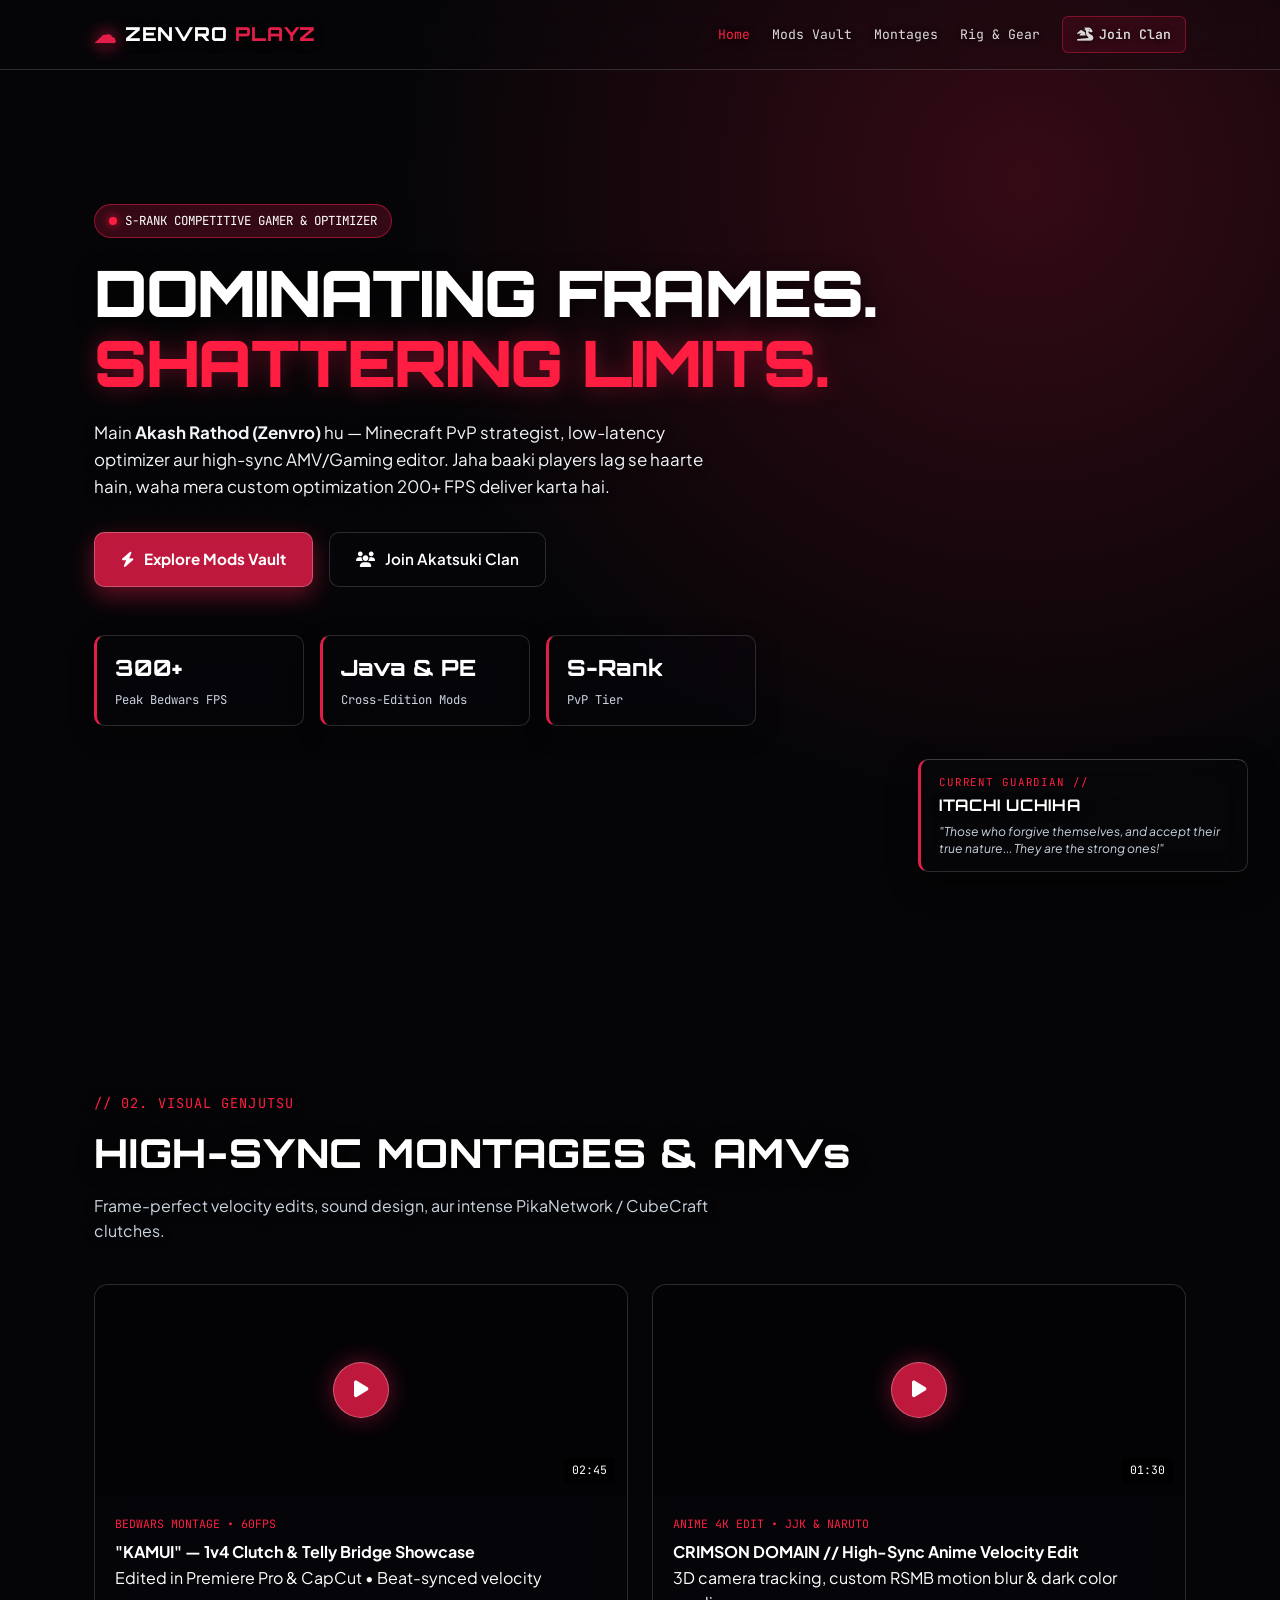
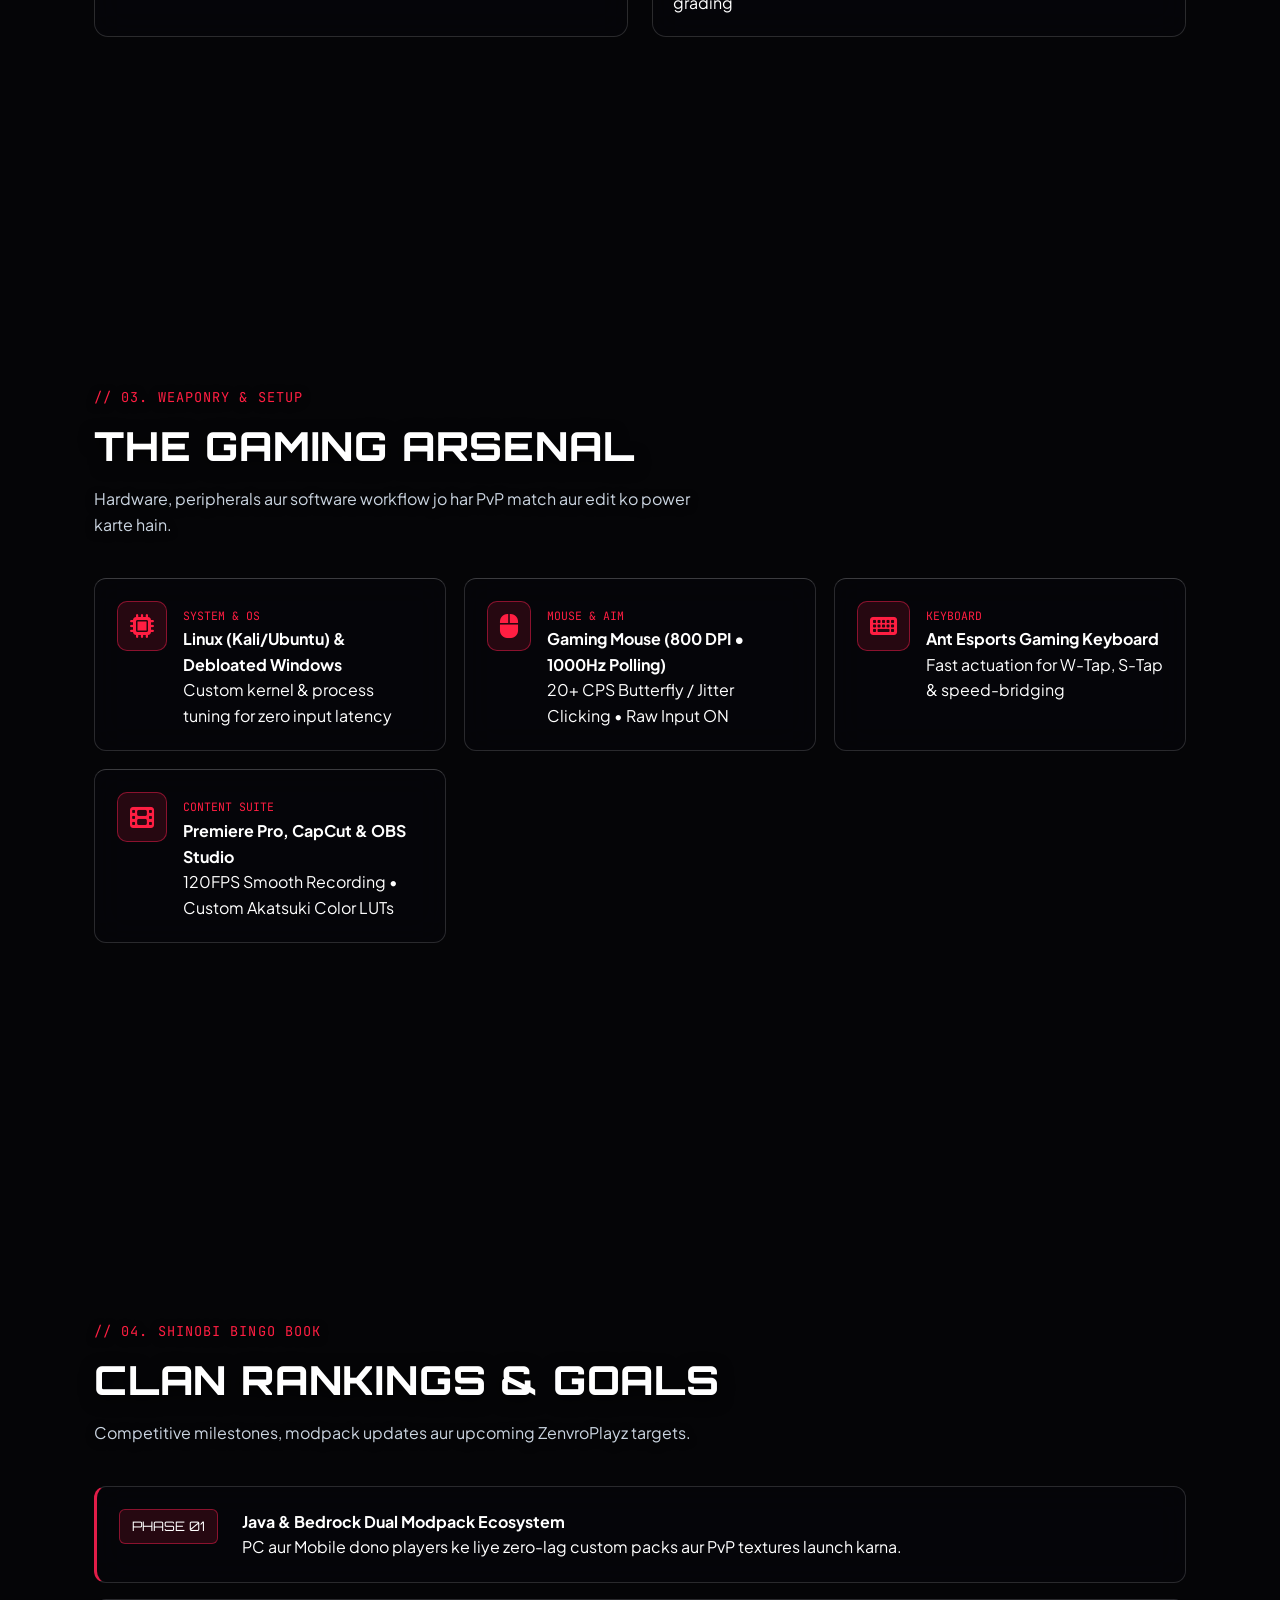
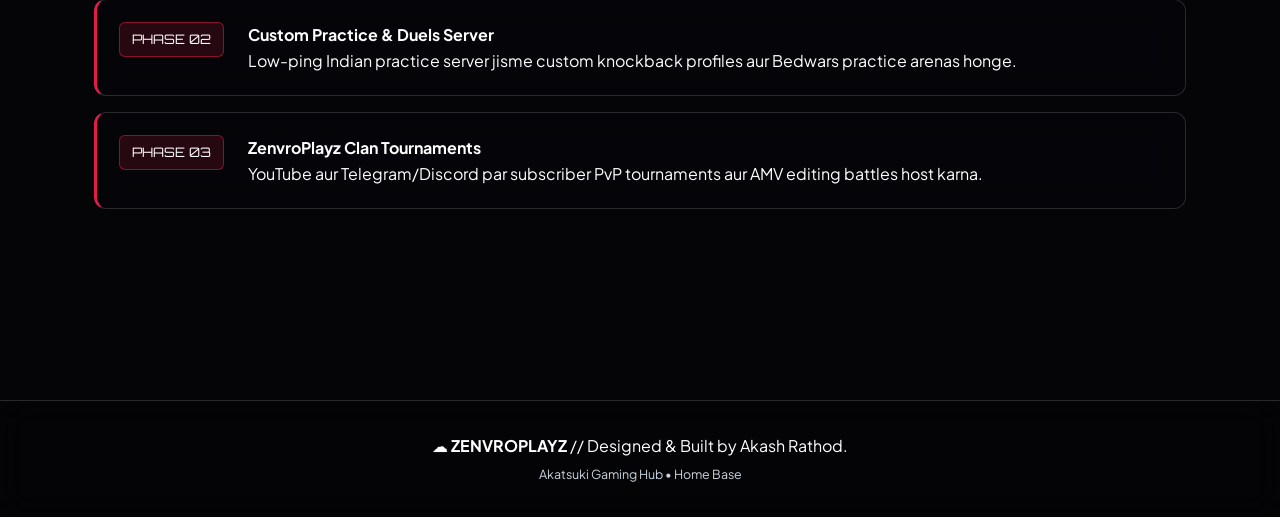
==== commit a3d7a039: "itachi uchiha and obito uchiha updated" ====
--- a/index.html
+++ b/index.html
@@ -17,13 +17,13 @@
        ========================================================= -->
   <div class="bg-stage" id="bgStage">
     <!-- Slide 0: Itachi (Hero Section) -->
-    <div class="bg-slide active" style="background-image: url('https://images.unsplash.com/photo-1578632767115-351597cf2477?q=80&w=1920&auto=format&fit=crop');"></div>
+    <div class="bg-slide active" style="background-image: url('https://4kwallpapers.com/images/walls/thumbs_3t/25550.jpg');"></div>
     <!-- Slide 1: Obito (Montages Section) -->
-    <div class="bg-slide" style="background-image: url('https://images.unsplash.com/photo-1538481199705-c710c4e965fc?q=80&w=1920&auto=format&fit=crop');"></div>
+    <div class="bg-slide" style="background-image: url('https://wallpaperaccess.com/full/1346803.jpg');"></div>
     <!-- Slide 2: Deidara (Gaming Rig Section) -->
-    <div class="bg-slide" style="background-image: url('https://images.unsplash.com/photo-1511512578047-dfb367046420?q=80&w=1920&auto=format&fit=crop');"></div>
+    <div class="bg-slide" style="background-image: url('https://wallpapers.com/images/hd/deidara-kcjc05mez0qhzzuy.webp');"></div>
     <!-- Slide 3: Kisame (Clan Roadmap Section) -->
-    <div class="bg-slide" style="background-image: url('https://images.unsplash.com/photo-1552820728-8b83bb6b773f?q=80&w=1920&auto=format&fit=crop');"></div>
+    <div class="bg-slide" style="background-image: url('https://imgs.search.brave.com/BD8TyAYZt_cg-i19QRjW4Rb-zJMvJT-zZWnIHoJlv4w/rs:fit:500:0:1:0/g:ce/aHR0cHM6Ly93YWxs/cGFwZXJzLmNvbS9p/bWFnZXMvaGQva2lz/YW1lLXdhbGxwYXBl/ci0ybXFqYzhiMnpw/bGdtbWVwLmpwZw');"></div>
     
     <!-- Dark Vignette Overlay taaki text saaf dikhe -->
     <div class="bg-overlay"></div>
--- a/style.css
+++ b/style.css
@@ -1,23 +1,25 @@
 /* ==========================================================
-   1. GOOGLE FONTS & AKATSUKI THEME COLORS
-   Orbitron = Gaming Headings ke liye
-   Plus Jakarta Sans = Clean Body Text ke liye
-   JetBrains Mono = Tech/Tags ke liye
+   1. GOOGLE FONTS & ULTRA-TRANSPARENT AKATSUKI VARIABLES
+   Sirf yaha ke rgba() numbers badal kar tum transparency 
+   kam ya zyada kar sakte ho!
    ========================================================== */
 @import url('https://fonts.googleapis.com/css2?family=Orbitron:wght@600;700;800;900&family=Plus+Jakarta+Sans:wght@400;500;600;700&family=JetBrains+Mono:wght@400;600&display=swap');
 
 :root {
-  --bg-dark: #070709;                        /* Deep pitch black background */
-  --card-bg: rgba(14, 14, 18, 0.80);         /* Glassmorphism dark card */
-  --card-hover: rgba(24, 18, 28, 0.92);      /* Card hover color */
-  --crimson: #e11d48;                        /* Main Akatsuki Red */
-  --crimson-bright: #ff1e42;                 /* Neon Red Highlight */
-  --crimson-glow: rgba(225, 29, 72, 0.35);   /* Red Glow Shadow */
-  --crimson-soft: rgba(225, 29, 72, 0.12);   /* Light Red Tint */
-  --border: rgba(255, 255, 255, 0.08);       /* Subtle Grey Border */
-  --border-crimson: rgba(225, 29, 72, 0.45); /* Red Border */
-  --text: #f8fafc;                           /* White Text */
-  --muted: #94a3b8;                          /* Grey Subtext */
+  --bg-dark: #050507;
+  /* 0.22 ka matlab hai 78% Transparent Glass! */
+  --card-bg: rgba(12, 12, 18, 0.22);         
+  --card-hover: rgba(225, 29, 72, 0.12);     /* Hover karne par halka red glass */
+  --glass-blur: blur(16px);                  /* Piche ki image ko softly blur karega */
+  --crimson: #e11d48;                        
+  --crimson-bright: #ff1e42;                 
+  --crimson-glow: rgba(225, 29, 72, 0.45);   
+  --crimson-soft: rgba(225, 29, 72, 0.15);   
+  /* Glass ki chamakti hui patli border */
+  --border: rgba(255, 255, 255, 0.15);       
+  --border-crimson: rgba(225, 29, 72, 0.55); 
+  --text: #ffffff;                           
+  --muted: #cbd5e1;                          /* Subtext ko thoda bright kiya taaki transparent par saaf dikhe */
   --font-display: 'Orbitron', sans-serif;
   --font-sans: 'Plus Jakarta Sans', sans-serif;
   --font-mono: 'JetBrains Mono', monospace;
@@ -43,7 +45,7 @@
 }
 
 /* ==========================================================
-   2. FULLSCREEN AKATSUKI BACKGROUND & MEMBER HUD
+   2. FULLSCREEN AKATSUKI BACKGROUND (EXTRA CLEAR & BRIGHT)
    ========================================================== */
 .bg-stage {
   position: fixed;
@@ -56,7 +58,6 @@
   background: #050507;
 }
 
-/* Har member ki image slide jo fade aur zoom hoti hai */
 .bg-slide {
   position: absolute;
   inset: 0;
@@ -66,41 +67,42 @@
   opacity: 0;
   transform: scale(1.08);
   transition: opacity 0.9s cubic-bezier(0.4, 0, 0.2, 1), transform 1.4s ease-out;
-  filter: contrast(1.1) saturate(1.15);
-}
-
-/* Jis slide par 'active' class hogi wahi dikhegi */
+  filter: contrast(1.12) saturate(1.2);
+}
+
+/* Opacity 0.42 se badha kar 0.75 kar di taaki Akatsuki member saaf dikhe */
 .bg-slide.active {
-  opacity: 0.42;
+  opacity: 0.75;
   transform: scale(1);
 }
 
-/* Dark Vignette taaki background ke upar text bilkul clear padhne me aaye */
+/* Overlay ko kaafi halka (transparent) kar diya gaya hai */
 .bg-overlay {
   position: absolute;
   inset: 0;
   background: 
-    radial-gradient(circle at 80% 20%, rgba(225, 29, 72, 0.18), transparent 45%),
-    linear-gradient(to right, rgba(7, 7, 9, 0.95) 0%, rgba(7, 7, 9, 0.72) 55%, rgba(7, 7, 9, 0.92) 100%),
-    linear-gradient(to bottom, rgba(7, 7, 9, 0.35) 0%, rgba(7, 7, 9, 0.95) 100%);
-}
-
-/* Bottom-Right Corner Box jo Akatsuki Member ka Naam aur Quote dikhata hai */
+    radial-gradient(circle at 80% 20%, rgba(225, 29, 72, 0.22), transparent 50%),
+    linear-gradient(to right, rgba(5, 5, 7, 0.70) 0%, rgba(5, 5, 7, 0.35) 55%, rgba(5, 5, 7, 0.65) 100%),
+    linear-gradient(to bottom, rgba(5, 5, 7, 0.20) 0%, rgba(5, 5, 7, 0.80) 100%);
+}
+
+/* Bottom-Right Corner Transparent Glass HUD */
 .akatsuki-hud {
   position: fixed;
   bottom: 28px;
   right: 32px;
   z-index: 20;
   max-width: 330px;
-  background: rgba(10, 10, 14, 0.88);
+  background: rgba(10, 10, 14, 0.30);
   border-left: 3px solid var(--crimson);
-  border-top: 1px solid var(--border);
+  border-top: 1px solid rgba(255, 255, 255, 0.22);
   border-right: 1px solid var(--border);
   border-bottom: 1px solid var(--border);
   padding: 14px 18px;
-  border-radius: 6px;
-  backdrop-filter: blur(12px);
-  box-shadow: 0 10px 30px rgba(0, 0, 0, 0.6);
+  border-radius: 10px;
+  backdrop-filter: var(--glass-blur);
+  -webkit-backdrop-filter: var(--glass-blur);
+  box-shadow: 0 10px 30px rgba(0, 0, 0, 0.45);
 }
 
 .hud-label {
@@ -117,6 +119,7 @@
   letter-spacing: 0.04em;
   margin: 2px 0 4px;
   color: #fff;
+  text-shadow: 0 2px 8px rgba(0, 0, 0, 0.8);
 }
 
 .akatsuki-hud p {
@@ -127,7 +130,7 @@
 }
 
 /* ==========================================================
-   3. TOP NAVIGATION BAR
+   3. TRANSPARENT GLASS NAVIGATION BAR
    ========================================================== */
 .nav {
   position: fixed;
@@ -135,8 +138,9 @@
   left: 0;
   width: 100%;
   z-index: 100;
-  background: rgba(7, 7, 9, 0.85);
-  backdrop-filter: blur(14px);
+  background: rgba(8, 8, 12, 0.25); /* Ultra transparent navbar */
+  backdrop-filter: var(--glass-blur);
+  -webkit-backdrop-filter: var(--glass-blur);
   border-bottom: 1px solid var(--border);
 }
 
@@ -159,6 +163,7 @@
   display: flex;
   align-items: center;
   gap: 8px;
+  text-shadow: 0 2px 10px rgba(0, 0, 0, 0.7);
 }
 
 .cloud-icon {
@@ -178,19 +183,21 @@
 }
 
 .nav-links a {
-  color: var(--muted);
+  color: var(--text);
+  opacity: 0.85;
   text-decoration: none;
   font-family: var(--font-mono);
   font-size: 0.82rem;
-  transition: color 0.2s ease;
+  transition: all 0.2s ease;
+  text-shadow: 0 1px 6px rgba(0, 0, 0, 0.8);
 }
 
 .nav-links a:hover,
 .nav-links a.active {
-  color: var(--crimson-bright);
-}
-
-/* Join Clan Special Button in Navbar */
+  opacity: 1;
+  color: var(--crimson-bright);
+}
+
 .nav-links a.cta-nav {
   background: var(--crimson-soft);
   border: 1px solid var(--border-crimson);
@@ -201,6 +208,7 @@
   display: inline-flex;
   align-items: center;
   gap: 6px;
+  backdrop-filter: blur(8px);
 }
 
 .nav-links a.cta-nav:hover,
@@ -209,7 +217,6 @@
   box-shadow: 0 0 18px var(--crimson-glow);
 }
 
-/* Mobile Menu Button */
 .hamburger {
   display: none;
   flex-direction: column;
@@ -246,22 +253,24 @@
   display: inline-flex;
   align-items: center;
   gap: 8px;
-  color: var(--muted);
+  color: var(--text);
   text-decoration: none;
   font-family: var(--font-mono);
   font-size: 0.82rem;
   margin-bottom: 24px;
   width: fit-content;
-  padding: 6px 12px;
-  border-radius: 6px;
-  background: rgba(255, 255, 255, 0.04);
+  padding: 6px 14px;
+  border-radius: 8px;
+  background: var(--card-bg);
   border: 1px solid var(--border);
+  backdrop-filter: var(--glass-blur);
+  -webkit-backdrop-filter: var(--glass-blur);
   transition: all 0.2s;
 }
 
 .back-pill:hover {
-  color: #fff;
   border-color: var(--crimson);
+  background: var(--card-hover);
 }
 
 .akatsuki-badge {
@@ -270,13 +279,14 @@
   gap: 8px;
   font-family: var(--font-mono);
   font-size: 0.78rem;
-  color: var(--crimson-bright);
-  background: var(--crimson-soft);
+  color: #fff;
+  background: rgba(225, 29, 72, 0.22);
   border: 1px solid var(--border-crimson);
   padding: 6px 14px;
   border-radius: 999px;
   margin-bottom: 20px;
   width: fit-content;
+  backdrop-filter: blur(10px);
 }
 
 .pulse-dot {
@@ -301,18 +311,20 @@
   letter-spacing: -0.02em;
   margin-bottom: 20px;
   text-transform: uppercase;
+  text-shadow: 0 4px 20px rgba(0, 0, 0, 0.85);
 }
 
 .glitch-title span {
-  color: var(--crimson);
+  color: var(--crimson-bright);
   text-shadow: 0 0 25px var(--crimson-glow);
 }
 
 .hero-desc {
   max-width: 640px;
   font-size: 1.06rem;
-  color: #cbd5e1;
+  color: #f1f5f9;
   margin-bottom: 32px;
+  text-shadow: 0 2px 10px rgba(0, 0, 0, 0.9);
 }
 
 .hero-actions {
@@ -323,16 +335,18 @@
 }
 
 .btn-primary {
-  background: var(--crimson);
+  background: rgba(225, 29, 72, 0.85);
+  border: 1px solid rgba(255, 255, 255, 0.25);
   color: #fff;
   text-decoration: none;
   padding: 14px 26px;
-  border-radius: 8px;
+  border-radius: 10px;
   font-weight: 700;
   font-size: 0.95rem;
   display: inline-flex;
   align-items: center;
   gap: 10px;
+  backdrop-filter: blur(10px);
   box-shadow: 0 8px 25px var(--crimson-glow);
   transition: all 0.25s ease;
 }
@@ -348,12 +362,14 @@
   color: var(--text);
   text-decoration: none;
   padding: 14px 26px;
-  border-radius: 8px;
+  border-radius: 10px;
   font-weight: 600;
   font-size: 0.95rem;
   display: inline-flex;
   align-items: center;
   gap: 10px;
+  backdrop-filter: var(--glass-blur);
+  -webkit-backdrop-filter: var(--glass-blur);
   transition: all 0.25s ease;
 }
 
@@ -373,8 +389,10 @@
   border: 1px solid var(--border);
   border-left: 3px solid var(--crimson);
   padding: 14px 18px;
-  border-radius: 8px;
-  backdrop-filter: blur(10px);
+  border-radius: 10px;
+  backdrop-filter: var(--glass-blur);
+  -webkit-backdrop-filter: var(--glass-blur);
+  box-shadow: 0 8px 24px rgba(0, 0, 0, 0.25);
 }
 
 .stat-num {
@@ -392,7 +410,7 @@
 }
 
 /* ==========================================================
-   5. EDITION SELECTOR (JAVA VS BEDROCK PORTAL CARDS)
+   5. EDITION SELECTOR (CRYSTAL GLASS PORTAL CARDS)
    ========================================================== */
 .edition-grid {
   display: grid;
@@ -403,29 +421,31 @@
 .edition-card {
   background: var(--card-bg);
   border: 1px solid var(--border);
+  border-top: 1px solid rgba(255, 255, 255, 0.28); /* Glass Top Shine */
   border-radius: 16px;
   padding: 36px 30px;
   text-decoration: none;
   color: var(--text);
-  backdrop-filter: blur(14px);
+  backdrop-filter: var(--glass-blur);
+  -webkit-backdrop-filter: var(--glass-blur);
   display: flex;
   flex-direction: column;
   justify-content: space-between;
   transition: all 0.3s ease;
-  position: relative;
-  overflow: hidden;
+  box-shadow: 0 10px 30px rgba(0, 0, 0, 0.3);
 }
 
 .edition-card:hover {
   transform: translateY(-6px);
+  background: var(--card-hover);
   border-color: var(--crimson);
-  box-shadow: 0 15px 40px rgba(225, 29, 72, 0.22);
+  box-shadow: 0 15px 40px rgba(225, 29, 72, 0.28);
 }
 
 .edition-badge {
   font-family: var(--font-mono);
   font-size: 0.74rem;
-  color: var(--crimson-bright);
+  color: #fff;
   background: var(--crimson-soft);
   border: 1px solid var(--border-crimson);
   padding: 4px 12px;
@@ -436,8 +456,9 @@
 
 .edition-icon {
   font-size: 2.8rem;
-  color: var(--crimson);
+  color: var(--crimson-bright);
   margin-bottom: 18px;
+  filter: drop-shadow(0 0 12px var(--crimson-glow));
 }
 
 .edition-card h2 {
@@ -457,7 +478,7 @@
 }
 
 /* ==========================================================
-   6. MODPACK CARDS & GRIDS
+   6. MODPACK GLASS CARDS & GRIDS
    ========================================================== */
 .section-header {
   margin-bottom: 40px;
@@ -470,6 +491,7 @@
   letter-spacing: 0.08em;
   display: block;
   margin-bottom: 6px;
+  text-shadow: 0 2px 8px rgba(0, 0, 0, 0.8);
 }
 
 .section-header h2 {
@@ -478,11 +500,13 @@
   font-weight: 800;
   letter-spacing: 0.02em;
   margin-bottom: 8px;
+  text-shadow: 0 4px 16px rgba(0, 0, 0, 0.8);
 }
 
 .section-header p {
   color: var(--muted);
   max-width: 620px;
+  text-shadow: 0 2px 8px rgba(0, 0, 0, 0.8);
 }
 
 .cards-grid {
@@ -494,24 +518,28 @@
 .game-card {
   background: var(--card-bg);
   border: 1px solid var(--border);
-  border-radius: 12px;
+  border-top: 1px solid rgba(255, 255, 255, 0.25); /* Top Glass Highlight */
+  border-radius: 14px;
   padding: 26px;
-  backdrop-filter: blur(12px);
+  backdrop-filter: var(--glass-blur);
+  -webkit-backdrop-filter: var(--glass-blur);
   display: flex;
   flex-direction: column;
   justify-content: space-between;
   transition: all 0.25s ease;
+  box-shadow: 0 8px 30px rgba(0, 0, 0, 0.28);
 }
 
 .game-card:hover {
   transform: translateY(-5px);
+  background: var(--card-hover);
   border-color: var(--border-crimson);
-  box-shadow: 0 12px 35px rgba(0, 0, 0, 0.5);
+  box-shadow: 0 12px 35px rgba(225, 29, 72, 0.22);
 }
 
 .featured-card {
   border-color: var(--border-crimson);
-  box-shadow: inset 0 0 25px rgba(225, 29, 72, 0.08);
+  background: rgba(225, 29, 72, 0.10);
 }
 
 .card-top {
@@ -525,20 +553,22 @@
   font-family: var(--font-mono);
   font-size: 0.72rem;
   padding: 4px 10px;
-  border-radius: 4px;
-  background: rgba(255, 255, 255, 0.06);
-  color: #cbd5e1;
+  border-radius: 6px;
+  background: rgba(255, 255, 255, 0.1);
+  border: 1px solid rgba(255, 255, 255, 0.12);
+  color: #fff;
 }
 
 .tag-pill.crimson {
   background: var(--crimson-soft);
-  color: var(--crimson-bright);
+  color: #fff;
   border: 1px solid var(--border-crimson);
 }
 
 .card-icon {
   font-size: 1.3rem;
-  color: var(--crimson);
+  color: var(--crimson-bright);
+  filter: drop-shadow(0 0 8px var(--crimson-glow));
 }
 
 .game-card h3 {
@@ -560,7 +590,7 @@
 
 .spec-list li {
   font-size: 0.84rem;
-  color: #e2e8f0;
+  color: #f1f5f9;
   margin-bottom: 8px;
   display: flex;
   align-items: center;
@@ -580,8 +610,8 @@
 
 .btn-card {
   flex: 1;
-  background: rgba(255, 255, 255, 0.06);
-  border: 1px solid var(--border);
+  background: rgba(255, 255, 255, 0.10);
+  border: 1px solid rgba(255, 255, 255, 0.2);
   color: #fff;
   padding: 11px 16px;
   border-radius: 8px;
@@ -599,10 +629,11 @@
 .btn-card:hover {
   background: var(--crimson);
   border-color: var(--crimson);
+  box-shadow: 0 0 15px var(--crimson-glow);
 }
 
 /* ==========================================================
-   7. MONTAGES, ARSENAL & TIMELINE
+   7. MONTAGES, ARSENAL & TIMELINE (TRANSPARENT GLASS)
    ========================================================== */
 .video-grid {
   display: grid;
@@ -613,15 +644,18 @@
 .video-card {
   background: var(--card-bg);
   border: 1px solid var(--border);
-  border-radius: 12px;
+  border-radius: 14px;
   overflow: hidden;
   text-decoration: none;
   color: inherit;
+  backdrop-filter: var(--glass-blur);
+  -webkit-backdrop-filter: var(--glass-blur);
   transition: all 0.25s ease;
 }
 
 .video-card:hover {
   transform: translateY(-4px);
+  background: var(--card-hover);
   border-color: var(--border-crimson);
 }
 
@@ -639,7 +673,7 @@
   content: '';
   position: absolute;
   inset: 0;
-  background: rgba(0, 0, 0, 0.45);
+  background: rgba(0, 0, 0, 0.30);
 }
 
 .play-btn {
@@ -648,7 +682,9 @@
   width: 56px;
   height: 56px;
   border-radius: 50%;
-  background: var(--crimson);
+  background: rgba(225, 29, 72, 0.85);
+  border: 1px solid rgba(255, 255, 255, 0.3);
+  backdrop-filter: blur(6px);
   color: #fff;
   display: flex;
   align-items: center;
@@ -662,7 +698,8 @@
   bottom: 12px;
   right: 12px;
   z-index: 2;
-  background: rgba(0, 0, 0, 0.8);
+  background: rgba(0, 0, 0, 0.65);
+  backdrop-filter: blur(4px);
   padding: 3px 8px;
   border-radius: 4px;
   font-family: var(--font-mono);
@@ -690,20 +727,29 @@
 .arsenal-item {
   background: var(--card-bg);
   border: 1px solid var(--border);
+  border-top: 1px solid rgba(255, 255, 255, 0.22);
   padding: 22px;
-  border-radius: 10px;
+  border-radius: 12px;
   display: flex;
   gap: 16px;
   align-items: flex-start;
-  backdrop-filter: blur(10px);
+  backdrop-filter: var(--glass-blur);
+  -webkit-backdrop-filter: var(--glass-blur);
+  transition: all 0.25s ease;
+}
+
+.arsenal-item:hover {
+  background: var(--card-hover);
+  border-color: var(--border-crimson);
 }
 
 .arsenal-item i {
   font-size: 1.5rem;
-  color: var(--crimson);
+  color: var(--crimson-bright);
   background: var(--crimson-soft);
+  border: 1px solid var(--border-crimson);
   padding: 12px;
-  border-radius: 8px;
+  border-radius: 10px;
 }
 
 .arsenal-item span {
@@ -722,32 +768,38 @@
   background: var(--card-bg);
   border: 1px solid var(--border);
   border-left: 3px solid var(--crimson);
-  border-radius: 10px;
+  border-radius: 12px;
   padding: 22px;
   display: flex;
   gap: 24px;
   align-items: flex-start;
+  backdrop-filter: var(--glass-blur);
+  -webkit-backdrop-filter: var(--glass-blur);
 }
 
 .time-badge {
   font-family: var(--font-display);
   font-size: 0.82rem;
-  color: var(--crimson-bright);
+  color: #fff;
   background: var(--crimson-soft);
+  border: 1px solid var(--border-crimson);
   padding: 6px 12px;
   border-radius: 6px;
   white-space: nowrap;
 }
 
 /* ==========================================================
-   8. JOIN CLAN & SOCIAL MEDIA PAGE STYLES
+   8. JOIN CLAN & SOCIAL MEDIA (GLASS BANNER)
    ========================================================== */
 .connect-banner {
   background: var(--card-bg);
   border: 1px solid var(--border-crimson);
-  border-radius: 16px;
+  border-top: 1px solid rgba(255, 255, 255, 0.3);
+  border-radius: 18px;
   padding: 42px;
-  backdrop-filter: blur(14px);
+  backdrop-filter: var(--glass-blur);
+  -webkit-backdrop-filter: var(--glass-blur);
+  box-shadow: 0 15px 45px rgba(0, 0, 0, 0.35);
 }
 
 .connect-text {
@@ -767,7 +819,7 @@
 }
 
 .soc-card {
-  background: rgba(255, 255, 255, 0.03);
+  background: rgba(255, 255, 255, 0.06);
   border: 1px solid var(--border);
   padding: 22px;
   border-radius: 12px;
@@ -776,12 +828,14 @@
   display: flex;
   align-items: center;
   gap: 16px;
+  backdrop-filter: blur(10px);
   transition: all 0.25s ease;
 }
 
 .soc-card i {
   font-size: 2rem;
-  color: var(--crimson);
+  color: var(--crimson-bright);
+  filter: drop-shadow(0 0 8px var(--crimson-glow));
 }
 
 .soc-card strong {
@@ -828,7 +882,7 @@
 
 .tag-copy-row code {
   font-family: var(--font-mono);
-  background: rgba(0, 0, 0, 0.5);
+  background: rgba(0, 0, 0, 0.35);
   border: 1px solid var(--border);
   padding: 10px 16px;
   border-radius: 8px;
@@ -836,13 +890,15 @@
 }
 
 /* ==========================================================
-   9. FOOTER & MOBILE RESPONSIVE
+   9. TRANSPARENT FOOTER & MOBILE RESPONSIVE
    ========================================================== */
 .footer {
   border-top: 1px solid var(--border);
   padding: 32px 24px;
   text-align: center;
-  background: rgba(7, 7, 9, 0.92);
+  background: rgba(5, 5, 7, 0.35);
+  backdrop-filter: var(--glass-blur);
+  -webkit-backdrop-filter: var(--glass-blur);
 }
 
 .footer-sub {
@@ -861,7 +917,8 @@
     top: 100%;
     left: 0;
     width: 100%;
-    background: rgba(7, 7, 9, 0.98);
+    background: rgba(8, 8, 12, 0.88);
+    backdrop-filter: blur(20px);
     border-bottom: 1px solid var(--border);
     flex-direction: column;
     padding: 20px;
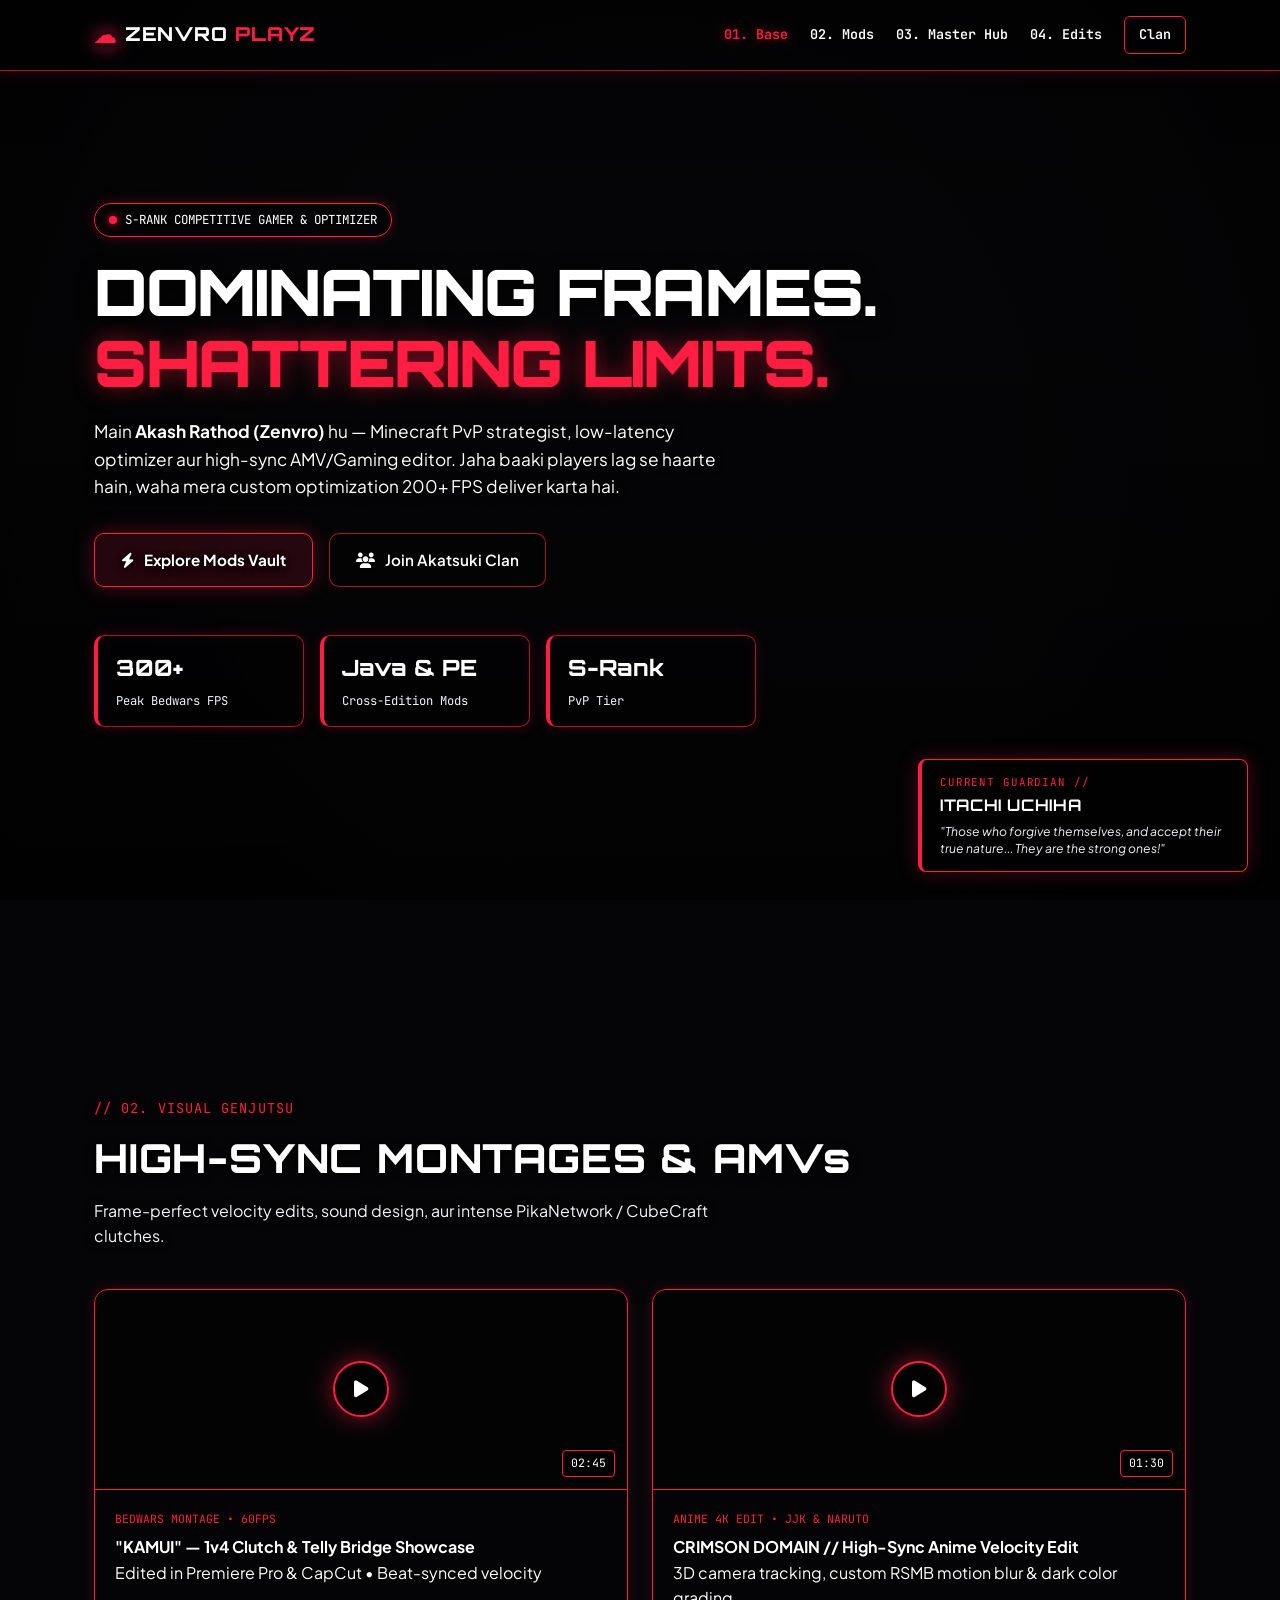
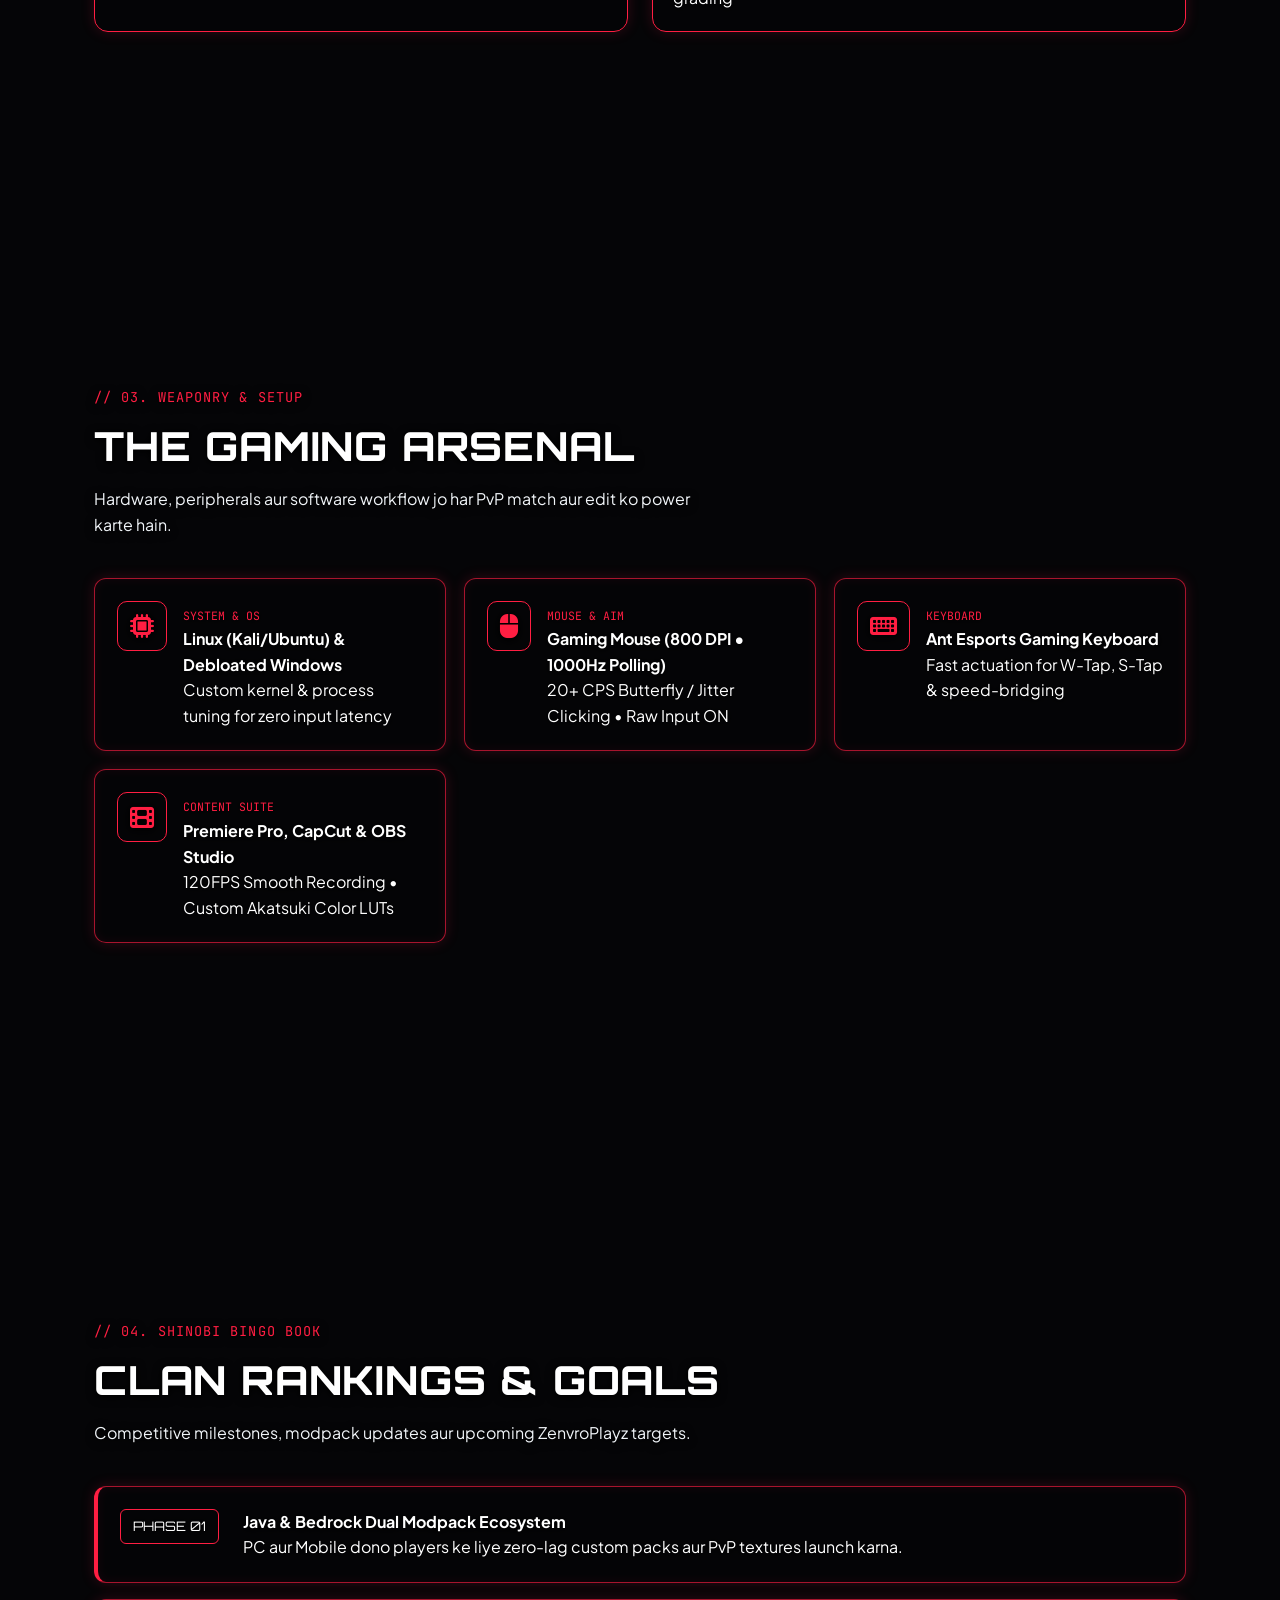
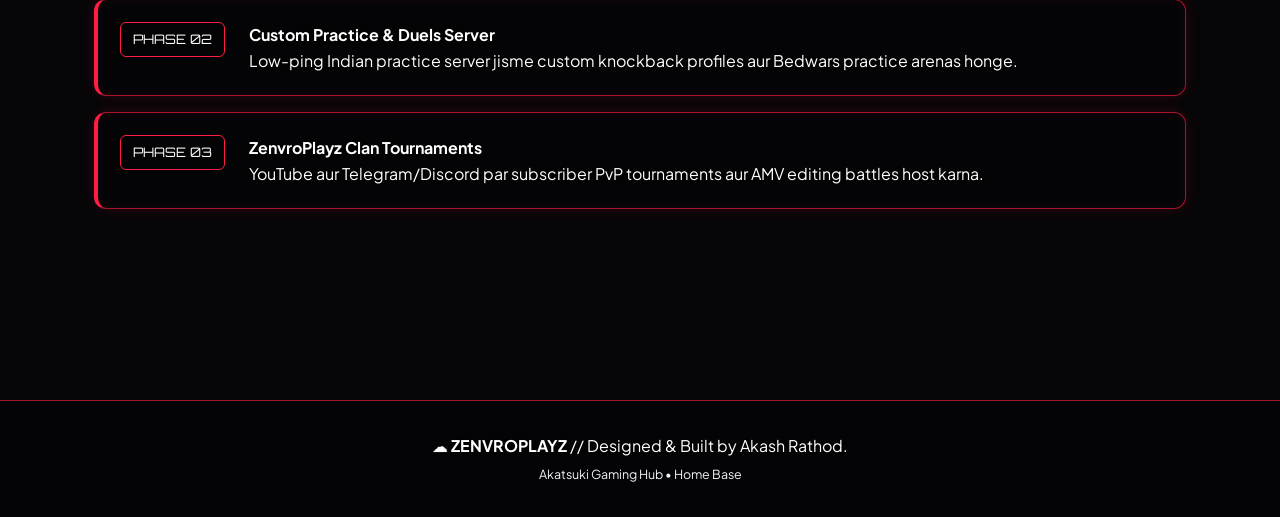
==== commit d1843f58: "NEW WEBPAGE UPDATE" ====
--- a/index.html
+++ b/index.html
@@ -47,14 +47,13 @@
         <span class="cloud-icon">☁</span> ZENVRO<span>PLAYZ</span>
       </a>
 
-      <!-- Navigation Links -->
-      <div class="nav-links" id="navLinks">
-        <a href="index.html" class="active">Home</a>
-        <a href="mods.html">Mods Vault</a>
-        <a href="#montages">Montages</a>
-        <a href="#arsenal">Rig & Gear</a>
-        <a href="clan.html" class="cta-nav"><i class="fas fa-dragon"></i> Join Clan</a>
-      </div>
+    <div class="nav-links" id="navLinks">
+  <a href="index.html" class="active">01. Base</a>
+  <a href="mods.html">02. Mods</a>
+  <a href="hub.html">03. Master Hub</a> <!-- 👈 Naya Master Page Link -->
+  <a href="#montages">04. Edits</a>
+  <a href="clan.html" class="cta-nav">Clan</a>
+</div>
 
       <!-- Mobile 3-Lines Hamburger Button -->
       <button class="hamburger" id="mobileMenu" aria-label="Toggle Menu">
--- a/style.css
+++ b/style.css
@@ -1,28 +1,62 @@
 /* ==========================================================
-   1. GOOGLE FONTS & ULTRA-TRANSPARENT AKATSUKI VARIABLES
-   Sirf yaha ke rgba() numbers badal kar tum transparency 
-   kam ya zyada kar sakte ho!
+   1. GOOGLE FONTS & ITACHI AKATSUKI COLOR VARIABLES
    ========================================================== */
 @import url('https://fonts.googleapis.com/css2?family=Orbitron:wght@600;700;800;900&family=Plus+Jakarta+Sans:wght@400;500;600;700&family=JetBrains+Mono:wght@400;600&display=swap');
 
 :root {
   --bg-dark: #050507;
-  /* 0.22 ka matlab hai 78% Transparent Glass! */
-  --card-bg: rgba(12, 12, 18, 0.22);         
-  --card-hover: rgba(225, 29, 72, 0.12);     /* Hover karne par halka red glass */
-  --glass-blur: blur(16px);                  /* Piche ki image ko softly blur karega */
+  
+  /* 95% Transparent background (Zero Blur for crystal clear wallpaper) */
+  --card-bg: rgba(0, 0, 0, 0.05);         
+  --card-hover: rgba(225, 29, 72, 0.12);     
+  
+  /* Itachi Uchiha & Sharingan Crimson Colors */
   --crimson: #e11d48;                        
   --crimson-bright: #ff1e42;                 
-  --crimson-glow: rgba(225, 29, 72, 0.45);   
-  --crimson-soft: rgba(225, 29, 72, 0.15);   
-  /* Glass ki chamakti hui patli border */
-  --border: rgba(255, 255, 255, 0.15);       
-  --border-crimson: rgba(225, 29, 72, 0.55); 
+  --crimson-glow: rgba(255, 30, 66, 0.55);   
+  --crimson-soft: rgba(225, 29, 72, 0.14);   
+  
+  /* Red Line Borders */
+  --border: rgba(255, 30, 66, 0.65);       
+  --border-crimson: #ff1e42; 
+  
+  /* Text & Heavy Drop Shadow */
   --text: #ffffff;                           
-  --muted: #cbd5e1;                          /* Subtext ko thoda bright kiya taaki transparent par saaf dikhe */
+  --muted: #f1f5f9;                          
+  --text-shadow: 0 2px 10px rgba(0, 0, 0, 0.95), 0 0 5px rgba(0, 0, 0, 0.95);
+  
   --font-display: 'Orbitron', sans-serif;
   --font-sans: 'Plus Jakarta Sans', sans-serif;
   --font-mono: 'JetBrains Mono', monospace;
+
+  /* ==========================================================
+     👇 PC / LAPTOP / WINDOWS WIDESCREEN WALLPAPERS 👇
+     (Apni pasand ke PC links yaha badal sakte ho)
+     ========================================================== */
+  --bg-member-0: url('https://4kwallpapers.com/images/walls/thumbs_3t/25550.jpg'); /* Itachi (Desktop) */
+  --bg-member-1: url('https://4kwallpapers.com/images/walls/thumbs_3t/24786.jpg'); /* Pain (Desktop) */
+  --bg-member-2: url('https://images7.alphacoders.com/103/thumb-1920-1032873.jpg'); /* Obito (Desktop) */
+  --bg-member-3: url('https://images5.alphacoders.com/709/thumb-1920-709539.jpg'); /* Deidara (Desktop) */
+  --bg-member-4: url('https://images5.alphacoders.com/709/thumb-1920-709539.jpg'); /* Kisame (Desktop) */
+  --bg-member-5: url('https://images5.alphacoders.com/709/thumb-1920-709539.jpg'); /* Konan (Desktop) */
+  
+  /* Zoom Lens Active Background Reference */
+  --active-bg: var(--bg-member-0);
+}
+
+/* ==========================================================
+   👇 MOBILE SCREENS (768px se chhote phones ke liye Vertical Images) 👇
+   (Mobile me vertical portrait image automatic switch hogi)
+   ========================================================== */
+@media (max-width: 768px) {
+  :root {
+    --bg-member-0: url('https://wallpapercave.com/wp/wp12672335.jpg'); /* Itachi (Mobile) */
+    --bg-member-1: url('https://wallpaperaccess.com/full/302445.jpg'); /* Pain (Mobile) */
+    --bg-member-2: url('https://wallpaperaccess.com/full/394052.jpg'); /* Obito (Mobile) */
+    --bg-member-3: url('https://imgs.search.brave.com/Q8YZxgUDCxWD9Xdfh2kvrI_AKhP_E-EbLn2msc3sfsY/rs:fit:860:0:0:0/g:ce/aHR0cHM6Ly9pLnBp/bmltZy5jb20vb3Jp/Z2luYWxzLzUxLzZk/L2FiLzUxNmRhYmEy/NjQxNjg5ZTUwNzI2/OGQwMjYzMDE2ODc2/LmpwZw'); /* Deidara (Mobile) */
+    --bg-member-4: url('https://images.unsplash.com/photo-1550745165-9bc0b252726f?q=80&w=1080&auto=format&fit=crop'); /* Kisame (Mobile) */
+    --bg-member-5: url('https://images.unsplash.com/photo-1518709268805-4e9042af9f23?q=80&w=1080&auto=format&fit=crop'); /* Konan (Mobile) */
+  }
 }
 
 /* Base Reset */
@@ -42,10 +76,11 @@
   font-family: var(--font-sans);
   line-height: 1.6;
   overflow-x: hidden;
+  text-shadow: var(--text-shadow);
 }
 
 /* ==========================================================
-   2. FULLSCREEN AKATSUKI BACKGROUND (EXTRA CLEAR & BRIGHT)
+   2. FULLSCREEN AKATSUKI BACKGROUND (SMOOTH SCROLL SWITCH)
    ========================================================== */
 .bg-stage {
   position: fixed;
@@ -65,44 +100,102 @@
   background-position: center;
   background-repeat: no-repeat;
   opacity: 0;
-  transform: scale(1.08);
-  transition: opacity 0.9s cubic-bezier(0.4, 0, 0.2, 1), transform 1.4s ease-out;
-  filter: contrast(1.12) saturate(1.2);
-}
-
-/* Opacity 0.42 se badha kar 0.75 kar di taaki Akatsuki member saaf dikhe */
+  transform: scale(1.14);
+  transition: opacity 0.9s cubic-bezier(0.4, 0, 0.2, 1), transform 1.6s ease-out;
+  filter: contrast(1.08) saturate(1.15);
+}
+
+/* Har slide ko unke respective PC/Mobile wallpaper variable se map kiya hai */
+.bg-slide:nth-child(1) { background-image: var(--bg-member-0) !important; }
+.bg-slide:nth-child(2) { background-image: var(--bg-member-1) !important; }
+.bg-slide:nth-child(3) { background-image: var(--bg-member-2) !important; }
+.bg-slide:nth-child(4) { background-image: var(--bg-member-3) !important; }
+.bg-slide:nth-child(5) { background-image: var(--bg-member-4) !important; }
+.bg-slide:nth-child(6) { background-image: var(--bg-member-5) !important; }
+
+/* Active slide full brightness aur natural scale par aayegi */
 .bg-slide.active {
-  opacity: 0.75;
-  transform: scale(1);
-}
-
-/* Overlay ko kaafi halka (transparent) kar diya gaya hai */
+  opacity: 0.88;
+  transform: scale(1.04);
+}
+
+/* Mouse hover hone par piche ka active background halka sa zoom-in karega */
+body:has(.game-card:hover, .edition-card:hover, .arsenal-item:hover, .soc-card:hover) .bg-slide.active {
+  transform: scale(1.10);
+}
+
+/* Subtle Vignette for Text Clarity */
 .bg-overlay {
   position: absolute;
   inset: 0;
   background: 
-    radial-gradient(circle at 80% 20%, rgba(225, 29, 72, 0.22), transparent 50%),
-    linear-gradient(to right, rgba(5, 5, 7, 0.70) 0%, rgba(5, 5, 7, 0.35) 55%, rgba(5, 5, 7, 0.65) 100%),
-    linear-gradient(to bottom, rgba(5, 5, 7, 0.20) 0%, rgba(5, 5, 7, 0.80) 100%);
-}
-
-/* Bottom-Right Corner Transparent Glass HUD */
+    radial-gradient(circle at center, transparent 40%, rgba(0, 0, 0, 0.55) 100%),
+    linear-gradient(to bottom, rgba(0, 0, 0, 0.25) 0%, transparent 30%, rgba(0, 0, 0, 0.55) 100%);
+}
+
+/* ==========================================================
+   3. BOX BACKGROUND MAGNIFIER / ZOOM LENS EFFECT
+   (Boxes ke andar halki si Zoomed background image)
+   ========================================================== */
+.game-card,
+.edition-card,
+.arsenal-item,
+.timeline-row,
+.stat-box,
+.soc-card,
+.connect-banner {
+  position: relative;
+  overflow: hidden;
+  background: var(--card-bg);
+  border: 1.5px solid var(--border); /* Pure Red Border */
+  box-shadow: 0 0 14px rgba(225, 29, 72, 0.2), inset 0 0 10px rgba(225, 29, 72, 0.08);
+  z-index: 1;
+}
+
+/* Box Zoom Lens Layer */
+.game-card::before,
+.edition-card::before,
+.arsenal-item::before,
+.timeline-row::before,
+.stat-box::before,
+.soc-card::before,
+.connect-banner::before {
+  content: '';
+  position: absolute;
+  inset: -15px;
+  background-image: var(--active-bg);
+  background-attachment: fixed;
+  background-size: cover;
+  background-position: center;
+  transform: scale(1.06); /* Box ke andar halka zoom */
+  opacity: 0.35;          /* 95% Transparent feel maintain rahegi */
+  z-index: -1;
+  transition: transform 0.45s cubic-bezier(0.22, 1, 0.36, 1), opacity 0.35s ease;
+  pointer-events: none;
+}
+
+/* Hover karne par box ke andar ki photo aur halki zoom hogi */
+.game-card:hover::before,
+.edition-card:hover::before,
+.arsenal-item:hover::before,
+.soc-card:hover::before {
+  transform: scale(1.12);
+  opacity: 0.50;
+}
+
+/* Bottom-Right Corner HUD Box */
 .akatsuki-hud {
   position: fixed;
   bottom: 28px;
   right: 32px;
   z-index: 20;
   max-width: 330px;
-  background: rgba(10, 10, 14, 0.30);
-  border-left: 3px solid var(--crimson);
-  border-top: 1px solid rgba(255, 255, 255, 0.22);
-  border-right: 1px solid var(--border);
-  border-bottom: 1px solid var(--border);
+  background: var(--card-bg);
+  border: 1.5px solid var(--border-crimson);
+  border-left: 4px solid var(--crimson-bright);
   padding: 14px 18px;
-  border-radius: 10px;
-  backdrop-filter: var(--glass-blur);
-  -webkit-backdrop-filter: var(--glass-blur);
-  box-shadow: 0 10px 30px rgba(0, 0, 0, 0.45);
+  border-radius: 8px;
+  box-shadow: 0 0 20px rgba(225, 29, 72, 0.3);
 }
 
 .hud-label {
@@ -119,7 +212,6 @@
   letter-spacing: 0.04em;
   margin: 2px 0 4px;
   color: #fff;
-  text-shadow: 0 2px 8px rgba(0, 0, 0, 0.8);
 }
 
 .akatsuki-hud p {
@@ -130,7 +222,7 @@
 }
 
 /* ==========================================================
-   3. TRANSPARENT GLASS NAVIGATION BAR
+   4. NAVIGATION BAR (RED LINE BORDER)
    ========================================================== */
 .nav {
   position: fixed;
@@ -138,10 +230,9 @@
   left: 0;
   width: 100%;
   z-index: 100;
-  background: rgba(8, 8, 12, 0.25); /* Ultra transparent navbar */
-  backdrop-filter: var(--glass-blur);
-  -webkit-backdrop-filter: var(--glass-blur);
-  border-bottom: 1px solid var(--border);
+  background: rgba(0, 0, 0, 0.05);
+  border-bottom: 1.5px solid var(--border);
+  box-shadow: 0 2px 15px rgba(225, 29, 72, 0.15);
 }
 
 .nav-inner {
@@ -163,17 +254,16 @@
   display: flex;
   align-items: center;
   gap: 8px;
-  text-shadow: 0 2px 10px rgba(0, 0, 0, 0.7);
 }
 
 .cloud-icon {
-  color: var(--crimson);
+  color: var(--crimson-bright);
   font-size: 1.4rem;
   filter: drop-shadow(0 0 8px var(--crimson));
 }
 
 .nav-logo span:last-child {
-  color: var(--crimson);
+  color: var(--crimson-bright);
 }
 
 .nav-links {
@@ -184,36 +274,33 @@
 
 .nav-links a {
   color: var(--text);
-  opacity: 0.85;
   text-decoration: none;
   font-family: var(--font-mono);
-  font-size: 0.82rem;
+  font-size: 0.84rem;
+  font-weight: 600;
   transition: all 0.2s ease;
-  text-shadow: 0 1px 6px rgba(0, 0, 0, 0.8);
 }
 
 .nav-links a:hover,
 .nav-links a.active {
-  opacity: 1;
-  color: var(--crimson-bright);
+  color: var(--crimson-bright);
+  text-shadow: 0 0 12px var(--crimson-glow);
 }
 
 .nav-links a.cta-nav {
-  background: var(--crimson-soft);
-  border: 1px solid var(--border-crimson);
+  background: var(--card-bg);
+  border: 1.5px solid var(--border-crimson);
   color: #fff;
   padding: 7px 14px;
   border-radius: 6px;
-  font-weight: 600;
   display: inline-flex;
   align-items: center;
   gap: 6px;
-  backdrop-filter: blur(8px);
 }
 
 .nav-links a.cta-nav:hover,
 .nav-links a.cta-nav.active {
-  background: var(--crimson);
+  background: rgba(225, 29, 72, 0.25);
   box-shadow: 0 0 18px var(--crimson-glow);
 }
 
@@ -229,11 +316,12 @@
 .hamburger span {
   width: 24px;
   height: 2px;
-  background: var(--text);
+  background: var(--crimson-bright);
+  box-shadow: 0 1px 4px #000;
 }
 
 /* ==========================================================
-   4. HERO & COMMON SECTION LAYOUT
+   5. HERO & SECTION HEADERS
    ========================================================== */
 .main-wrapper {
   max-width: 1140px;
@@ -262,15 +350,13 @@
   padding: 6px 14px;
   border-radius: 8px;
   background: var(--card-bg);
-  border: 1px solid var(--border);
-  backdrop-filter: var(--glass-blur);
-  -webkit-backdrop-filter: var(--glass-blur);
+  border: 1.5px solid var(--border);
   transition: all 0.2s;
 }
 
 .back-pill:hover {
-  border-color: var(--crimson);
-  background: var(--card-hover);
+  border-color: var(--crimson-bright);
+  box-shadow: 0 0 15px var(--crimson-glow);
 }
 
 .akatsuki-badge {
@@ -280,13 +366,13 @@
   font-family: var(--font-mono);
   font-size: 0.78rem;
   color: #fff;
-  background: rgba(225, 29, 72, 0.22);
-  border: 1px solid var(--border-crimson);
+  background: var(--card-bg);
+  border: 1.5px solid var(--border-crimson);
   padding: 6px 14px;
   border-radius: 999px;
   margin-bottom: 20px;
   width: fit-content;
-  backdrop-filter: blur(10px);
+  box-shadow: 0 0 14px rgba(225, 29, 72, 0.28);
 }
 
 .pulse-dot {
@@ -311,20 +397,19 @@
   letter-spacing: -0.02em;
   margin-bottom: 20px;
   text-transform: uppercase;
-  text-shadow: 0 4px 20px rgba(0, 0, 0, 0.85);
+  text-shadow: 0 4px 18px rgba(0, 0, 0, 0.95);
 }
 
 .glitch-title span {
   color: var(--crimson-bright);
-  text-shadow: 0 0 25px var(--crimson-glow);
+  text-shadow: 0 0 22px var(--crimson-glow), 0 3px 12px #000;
 }
 
 .hero-desc {
   max-width: 640px;
-  font-size: 1.06rem;
-  color: #f1f5f9;
+  font-size: 1.08rem;
+  color: #ffffff;
   margin-bottom: 32px;
-  text-shadow: 0 2px 10px rgba(0, 0, 0, 0.9);
 }
 
 .hero-actions {
@@ -335,8 +420,8 @@
 }
 
 .btn-primary {
-  background: rgba(225, 29, 72, 0.85);
-  border: 1px solid rgba(255, 255, 255, 0.25);
+  background: rgba(225, 29, 72, 0.15);
+  border: 1.5px solid var(--crimson-bright);
   color: #fff;
   text-decoration: none;
   padding: 14px 26px;
@@ -346,19 +431,19 @@
   display: inline-flex;
   align-items: center;
   gap: 10px;
-  backdrop-filter: blur(10px);
-  box-shadow: 0 8px 25px var(--crimson-glow);
+  box-shadow: 0 0 20px rgba(225, 29, 72, 0.35);
   transition: all 0.25s ease;
 }
 
 .btn-primary:hover {
-  background: var(--crimson-bright);
+  background: rgba(225, 29, 72, 0.35);
+  box-shadow: 0 0 28px var(--crimson-glow);
   transform: translateY(-2px);
 }
 
 .btn-secondary {
   background: var(--card-bg);
-  border: 1px solid var(--border);
+  border: 1.5px solid var(--border);
   color: var(--text);
   text-decoration: none;
   padding: 14px 26px;
@@ -368,14 +453,13 @@
   display: inline-flex;
   align-items: center;
   gap: 10px;
-  backdrop-filter: var(--glass-blur);
-  -webkit-backdrop-filter: var(--glass-blur);
   transition: all 0.25s ease;
 }
 
 .btn-secondary:hover {
-  border-color: var(--crimson);
+  border-color: var(--crimson-bright);
   background: var(--card-hover);
+  box-shadow: 0 0 20px var(--crimson-glow);
 }
 
 .live-stats {
@@ -385,14 +469,9 @@
 }
 
 .stat-box {
-  background: var(--card-bg);
-  border: 1px solid var(--border);
-  border-left: 3px solid var(--crimson);
+  border-left: 4px solid var(--crimson-bright);
   padding: 14px 18px;
   border-radius: 10px;
-  backdrop-filter: var(--glass-blur);
-  -webkit-backdrop-filter: var(--glass-blur);
-  box-shadow: 0 8px 24px rgba(0, 0, 0, 0.25);
 }
 
 .stat-num {
@@ -410,7 +489,7 @@
 }
 
 /* ==========================================================
-   5. EDITION SELECTOR (CRYSTAL GLASS PORTAL CARDS)
+   6. PORTAL EDITION SELECTOR & MODPACK CARDS
    ========================================================== */
 .edition-grid {
   display: grid;
@@ -419,34 +498,27 @@
 }
 
 .edition-card {
-  background: var(--card-bg);
-  border: 1px solid var(--border);
-  border-top: 1px solid rgba(255, 255, 255, 0.28); /* Glass Top Shine */
   border-radius: 16px;
   padding: 36px 30px;
   text-decoration: none;
   color: var(--text);
-  backdrop-filter: var(--glass-blur);
-  -webkit-backdrop-filter: var(--glass-blur);
   display: flex;
   flex-direction: column;
   justify-content: space-between;
   transition: all 0.3s ease;
-  box-shadow: 0 10px 30px rgba(0, 0, 0, 0.3);
 }
 
 .edition-card:hover {
   transform: translateY(-6px);
-  background: var(--card-hover);
-  border-color: var(--crimson);
-  box-shadow: 0 15px 40px rgba(225, 29, 72, 0.28);
+  border-color: var(--crimson-bright);
+  box-shadow: 0 0 28px var(--crimson-glow);
 }
 
 .edition-badge {
   font-family: var(--font-mono);
   font-size: 0.74rem;
   color: #fff;
-  background: var(--crimson-soft);
+  background: var(--card-bg);
   border: 1px solid var(--border-crimson);
   padding: 4px 12px;
   border-radius: 99px;
@@ -477,9 +549,6 @@
   margin-bottom: 22px;
 }
 
-/* ==========================================================
-   6. MODPACK GLASS CARDS & GRIDS
-   ========================================================== */
 .section-header {
   margin-bottom: 40px;
 }
@@ -491,7 +560,6 @@
   letter-spacing: 0.08em;
   display: block;
   margin-bottom: 6px;
-  text-shadow: 0 2px 8px rgba(0, 0, 0, 0.8);
 }
 
 .section-header h2 {
@@ -500,13 +568,11 @@
   font-weight: 800;
   letter-spacing: 0.02em;
   margin-bottom: 8px;
-  text-shadow: 0 4px 16px rgba(0, 0, 0, 0.8);
 }
 
 .section-header p {
   color: var(--muted);
   max-width: 620px;
-  text-shadow: 0 2px 8px rgba(0, 0, 0, 0.8);
 }
 
 .cards-grid {
@@ -516,30 +582,23 @@
 }
 
 .game-card {
-  background: var(--card-bg);
-  border: 1px solid var(--border);
-  border-top: 1px solid rgba(255, 255, 255, 0.25); /* Top Glass Highlight */
   border-radius: 14px;
   padding: 26px;
-  backdrop-filter: var(--glass-blur);
-  -webkit-backdrop-filter: var(--glass-blur);
   display: flex;
   flex-direction: column;
   justify-content: space-between;
   transition: all 0.25s ease;
-  box-shadow: 0 8px 30px rgba(0, 0, 0, 0.28);
 }
 
 .game-card:hover {
   transform: translateY(-5px);
-  background: var(--card-hover);
-  border-color: var(--border-crimson);
-  box-shadow: 0 12px 35px rgba(225, 29, 72, 0.22);
+  border-color: var(--crimson-bright);
+  box-shadow: 0 0 28px var(--crimson-glow);
 }
 
 .featured-card {
-  border-color: var(--border-crimson);
-  background: rgba(225, 29, 72, 0.10);
+  border: 2px solid var(--border-crimson);
+  box-shadow: 0 0 22px rgba(255, 30, 66, 0.3);
 }
 
 .card-top {
@@ -554,15 +613,13 @@
   font-size: 0.72rem;
   padding: 4px 10px;
   border-radius: 6px;
-  background: rgba(255, 255, 255, 0.1);
-  border: 1px solid rgba(255, 255, 255, 0.12);
+  background: var(--card-bg);
+  border: 1px solid var(--border-crimson);
   color: #fff;
 }
 
 .tag-pill.crimson {
-  background: var(--crimson-soft);
-  color: #fff;
-  border: 1px solid var(--border-crimson);
+  color: var(--crimson-bright);
 }
 
 .card-icon {
@@ -590,7 +647,7 @@
 
 .spec-list li {
   font-size: 0.84rem;
-  color: #f1f5f9;
+  color: #ffffff;
   margin-bottom: 8px;
   display: flex;
   align-items: center;
@@ -610,8 +667,8 @@
 
 .btn-card {
   flex: 1;
-  background: rgba(255, 255, 255, 0.10);
-  border: 1px solid rgba(255, 255, 255, 0.2);
+  background: var(--card-bg);
+  border: 1.5px solid var(--border-crimson);
   color: #fff;
   padding: 11px 16px;
   border-radius: 8px;
@@ -623,17 +680,17 @@
   justify-content: center;
   align-items: center;
   gap: 8px;
+  text-shadow: var(--text-shadow);
   transition: all 0.2s ease;
 }
 
 .btn-card:hover {
-  background: var(--crimson);
-  border-color: var(--crimson);
-  box-shadow: 0 0 15px var(--crimson-glow);
+  background: rgba(225, 29, 72, 0.28);
+  box-shadow: 0 0 18px var(--crimson-glow);
 }
 
 /* ==========================================================
-   7. MONTAGES, ARSENAL & TIMELINE (TRANSPARENT GLASS)
+   7. MONTAGES, ARSENAL & TIMELINE
    ========================================================== */
 .video-grid {
   display: grid;
@@ -643,37 +700,42 @@
 
 .video-card {
   background: var(--card-bg);
-  border: 1px solid var(--border);
+  border: 1.5px solid var(--border-crimson);
   border-radius: 14px;
   overflow: hidden;
   text-decoration: none;
   color: inherit;
-  backdrop-filter: var(--glass-blur);
-  -webkit-backdrop-filter: var(--glass-blur);
   transition: all 0.25s ease;
+  box-shadow: 0 0 14px rgba(225, 29, 72, 0.2);
 }
 
 .video-card:hover {
   transform: translateY(-4px);
-  background: var(--card-hover);
-  border-color: var(--border-crimson);
+  box-shadow: 0 0 26px var(--crimson-glow);
 }
 
 .video-thumb {
-  height: 210px;
+  height: 200px;
   background-size: cover;
   background-position: center;
   position: relative;
   display: flex;
   align-items: center;
   justify-content: center;
+  border-bottom: 1.5px solid var(--border-crimson);
+  overflow: hidden;
+  transition: transform 0.4s ease;
+}
+
+.video-card:hover .video-thumb {
+  transform: scale(1.05);
 }
 
 .video-thumb::after {
   content: '';
   position: absolute;
   inset: 0;
-  background: rgba(0, 0, 0, 0.30);
+  background: rgba(0, 0, 0, 0.25);
 }
 
 .play-btn {
@@ -682,9 +744,8 @@
   width: 56px;
   height: 56px;
   border-radius: 50%;
-  background: rgba(225, 29, 72, 0.85);
-  border: 1px solid rgba(255, 255, 255, 0.3);
-  backdrop-filter: blur(6px);
+  background: rgba(0, 0, 0, 0.35);
+  border: 2px solid var(--crimson-bright);
   color: #fff;
   display: flex;
   align-items: center;
@@ -698,8 +759,8 @@
   bottom: 12px;
   right: 12px;
   z-index: 2;
-  background: rgba(0, 0, 0, 0.65);
-  backdrop-filter: blur(4px);
+  background: rgba(0, 0, 0, 0.55);
+  border: 1px solid var(--border-crimson);
   padding: 3px 8px;
   border-radius: 4px;
   font-family: var(--font-mono);
@@ -725,28 +786,23 @@
 }
 
 .arsenal-item {
-  background: var(--card-bg);
-  border: 1px solid var(--border);
-  border-top: 1px solid rgba(255, 255, 255, 0.22);
   padding: 22px;
   border-radius: 12px;
   display: flex;
   gap: 16px;
   align-items: flex-start;
-  backdrop-filter: var(--glass-blur);
-  -webkit-backdrop-filter: var(--glass-blur);
   transition: all 0.25s ease;
 }
 
 .arsenal-item:hover {
-  background: var(--card-hover);
-  border-color: var(--border-crimson);
+  border-color: var(--crimson-bright);
+  box-shadow: 0 0 22px var(--crimson-glow);
 }
 
 .arsenal-item i {
   font-size: 1.5rem;
   color: var(--crimson-bright);
-  background: var(--crimson-soft);
+  background: var(--card-bg);
   border: 1px solid var(--border-crimson);
   padding: 12px;
   border-radius: 10px;
@@ -765,23 +821,19 @@
 }
 
 .timeline-row {
-  background: var(--card-bg);
-  border: 1px solid var(--border);
-  border-left: 3px solid var(--crimson);
+  border-left: 4px solid var(--crimson-bright);
   border-radius: 12px;
   padding: 22px;
   display: flex;
   gap: 24px;
   align-items: flex-start;
-  backdrop-filter: var(--glass-blur);
-  -webkit-backdrop-filter: var(--glass-blur);
 }
 
 .time-badge {
   font-family: var(--font-display);
   font-size: 0.82rem;
   color: #fff;
-  background: var(--crimson-soft);
+  background: var(--card-bg);
   border: 1px solid var(--border-crimson);
   padding: 6px 12px;
   border-radius: 6px;
@@ -789,17 +841,13 @@
 }
 
 /* ==========================================================
-   8. JOIN CLAN & SOCIAL MEDIA (GLASS BANNER)
+   8. JOIN CLAN & SOCIAL MEDIA
    ========================================================== */
 .connect-banner {
-  background: var(--card-bg);
-  border: 1px solid var(--border-crimson);
-  border-top: 1px solid rgba(255, 255, 255, 0.3);
+  border: 2px solid var(--border-crimson);
   border-radius: 18px;
   padding: 42px;
-  backdrop-filter: var(--glass-blur);
-  -webkit-backdrop-filter: var(--glass-blur);
-  box-shadow: 0 15px 45px rgba(0, 0, 0, 0.35);
+  box-shadow: 0 0 30px rgba(225, 29, 72, 0.22);
 }
 
 .connect-text {
@@ -819,8 +867,6 @@
 }
 
 .soc-card {
-  background: rgba(255, 255, 255, 0.06);
-  border: 1px solid var(--border);
   padding: 22px;
   border-radius: 12px;
   color: var(--text);
@@ -828,7 +874,6 @@
   display: flex;
   align-items: center;
   gap: 16px;
-  backdrop-filter: blur(10px);
   transition: all 0.25s ease;
 }
 
@@ -850,8 +895,8 @@
 }
 
 .soc-card:hover {
-  background: var(--crimson-soft);
-  border-color: var(--crimson);
+  border-color: var(--crimson-bright);
+  box-shadow: 0 0 24px var(--crimson-glow);
   transform: translateY(-4px);
 }
 
@@ -882,23 +927,21 @@
 
 .tag-copy-row code {
   font-family: var(--font-mono);
-  background: rgba(0, 0, 0, 0.35);
-  border: 1px solid var(--border);
+  background: var(--card-bg);
+  border: 1.5px solid var(--border-crimson);
   padding: 10px 16px;
   border-radius: 8px;
   color: var(--crimson-bright);
 }
 
 /* ==========================================================
-   9. TRANSPARENT FOOTER & MOBILE RESPONSIVE
+   9. FOOTER & MOBILE RESPONSIVE
    ========================================================== */
 .footer {
-  border-top: 1px solid var(--border);
+  border-top: 1.5px solid var(--border);
   padding: 32px 24px;
   text-align: center;
-  background: rgba(5, 5, 7, 0.35);
-  backdrop-filter: var(--glass-blur);
-  -webkit-backdrop-filter: var(--glass-blur);
+  background: var(--card-bg);
 }
 
 .footer-sub {
@@ -917,9 +960,8 @@
     top: 100%;
     left: 0;
     width: 100%;
-    background: rgba(8, 8, 12, 0.88);
-    backdrop-filter: blur(20px);
-    border-bottom: 1px solid var(--border);
+    background: rgba(5, 5, 7, 0.90);
+    border-bottom: 1.5px solid var(--border-crimson);
     flex-direction: column;
     padding: 20px;
     display: none;
@@ -945,4 +987,326 @@
   .connect-banner {
     padding: 24px;
   }
+}
+
+
+
+
+
+
+
+
+/* ==========================================================
+   MASTER COMMAND HUB (SEARCH & FILTER CHIPS)
+   ========================================================== */
+.hub-search-wrapper {
+  max-width: 820px;
+  margin: 0 auto 10px;
+  width: 100%;
+}
+
+.search-box-bar {
+  display: flex;
+  align-items: center;
+  background: rgba(10, 10, 14, 0.45);
+  border: 1.5px solid var(--border-racing);
+  padding: 8px 18px;
+  clip-path: polygon(10px 0, 100% 0, calc(100% - 10px) 100%, 0 100%);
+  box-shadow: 0 0 20px rgba(255, 0, 60, 0.15);
+  margin-bottom: 16px;
+  transition: all 0.25s ease;
+}
+
+.search-box-bar:focus-within {
+  border-color: #ff1f52;
+  box-shadow: 0 0 28px var(--crimson-glow);
+  background: rgba(10, 10, 14, 0.75);
+}
+
+.search-icon {
+  color: var(--crimson);
+  font-size: 1.15rem;
+  margin-right: 12px;
+}
+
+.search-box-bar input {
+  width: 100%;
+  background: transparent;
+  border: none;
+  outline: none;
+  color: #ffffff;
+  font-family: var(--font-mono);
+  font-size: 0.95rem;
+}
+
+.search-box-bar input::placeholder {
+  color: #94a3b8;
+  font-family: 'Plus Jakarta Sans', sans-serif;
+  font-size: 0.9rem;
+}
+
+.clear-search-btn {
+  background: transparent;
+  border: none;
+  color: var(--crimson);
+  cursor: pointer;
+  font-size: 1.1rem;
+  padding: 4px 8px;
+}
+
+.filter-chips {
+  display: flex;
+  flex-wrap: wrap;
+  gap: 8px;
+  justify-content: center;
+}
+
+.chip {
+  background: rgba(255, 255, 255, 0.04);
+  border: 1px solid var(--carbon-border);
+  color: var(--muted);
+  font-family: var(--font-racing);
+  font-style: italic;
+  font-weight: 700;
+  font-size: 0.82rem;
+  padding: 6px 14px;
+  clip-path: polygon(6px 0, 100% 0, calc(100% - 6px) 100%, 0 100%);
+  cursor: pointer;
+  transition: all 0.2s ease;
+}
+
+.chip:hover, .chip.active {
+  background: var(--crimson);
+  color: #fff;
+  border-color: var(--crimson);
+  box-shadow: 0 0 14px var(--crimson-glow);
+  transform: translateY(-1px);
+}
+
+
+
+
+
+
+
+
+
+
+
+
+
+
+
+
+
+/* ==========================================================
+   CLASSIFIED SECURITY GATE MODAL STYLING
+   ========================================================== */
+body.content-locked {
+  overflow: hidden;
+}
+
+body.content-locked .main-wrapper,
+body.content-locked .nav,
+body.content-locked .footer {
+  filter: blur(14px) brightness(0.4);
+  pointer-events: none;
+  user-select: none;
+}
+
+.gate-overlay {
+  position: fixed;
+  inset: 0;
+  z-index: 99999;
+  background: rgba(3, 3, 5, 0.88);
+  backdrop-filter: blur(12px);
+  display: flex;
+  justify-content: center;
+  align-items: center;
+  padding: 20px;
+  transition: opacity 0.3s ease;
+}
+
+.gate-box {
+  max-width: 440px;
+  width: 100%;
+  background: rgba(12, 12, 18, 0.85);
+  border: 2px solid var(--border-racing);
+  padding: 35px 28px;
+  text-align: center;
+  clip-path: polygon(0 0, calc(100% - 24px) 0, 100% 24px, 100% 100%, 24px 100%, 0 calc(100% - 24px));
+  box-shadow: 0 0 45px rgba(255, 0, 60, 0.3);
+}
+
+.gate-badge {
+  display: inline-flex;
+  align-items: center;
+  gap: 8px;
+  font-family: var(--font-mono);
+  font-size: 0.72rem;
+  color: var(--crimson);
+  background: rgba(255, 0, 60, 0.12);
+  border: 1px solid var(--border-racing);
+  padding: 5px 12px;
+  margin-bottom: 18px;
+}
+
+.gate-icon {
+  font-size: 3rem;
+  color: var(--crimson);
+  margin-bottom: 15px;
+  filter: drop-shadow(0 0 14px var(--crimson-glow));
+}
+
+.gate-box h2 {
+  font-family: var(--font-racing);
+  font-style: italic;
+  font-size: 1.8rem;
+  margin-bottom: 8px;
+  letter-spacing: 0.05em;
+}
+
+.gate-box p {
+  font-size: 0.88rem;
+  color: var(--muted);
+  margin-bottom: 24px;
+}
+
+.passcode-input-wrap {
+  position: relative;
+  display: flex;
+  align-items: center;
+}
+
+.passcode-input-wrap .key-icon {
+  position: absolute;
+  left: 14px;
+  color: var(--crimson);
+}
+
+.passcode-input-wrap input {
+  width: 100%;
+  background: rgba(0, 0, 0, 0.6);
+  border: 1.5px solid var(--border-racing);
+  color: #fff;
+  padding: 13px 14px 13px 40px;
+  font-family: var(--font-mono);
+  font-size: 0.95rem;
+  outline: none;
+  transition: all 0.2s ease;
+}
+
+.passcode-input-wrap input:focus {
+  border-color: #ff1f52;
+  box-shadow: 0 0 20px var(--crimson-glow);
+}
+
+.gate-error {
+  margin-top: 15px;
+  background: rgba(239, 68, 68, 0.15);
+  border: 1px solid rgba(239, 68, 68, 0.4);
+  color: #f87171;
+  font-family: var(--font-mono);
+  font-size: 0.8rem;
+  padding: 9px;
+}
+
+.return-home-link {
+  display: inline-flex;
+  align-items: center;
+  gap: 8px;
+  margin-top: 22px;
+  color: var(--muted);
+  text-decoration: none;
+  font-family: var(--font-mono);
+  font-size: 0.82rem;
+  transition: color 0.2s;
+}
+
+.return-home-link:hover {
+  color: #fff;
+}
+
+/* Shake Animation on Wrong Password */
+.shake-anim {
+  animation: shake 0.4s ease-in-out;
+}
+
+@keyframes shake {
+  0%, 100% { transform: translateX(0); }
+  20%, 60% { transform: translateX(-8px); }
+  40%, 80% { transform: translateX(8px); }
+}
+
+
+
+
+
+
+
+
+
+
+/* ==========================================================
+   3-DOTS OPTIONS MENU (⋮) ON CARDS
+   ========================================================== */
+.menu-dropdown {
+  position: relative;
+  display: inline-block;
+}
+
+.dots-btn {
+  background: transparent;
+  border: none;
+  color: var(--muted);
+  font-size: 1.1rem;
+  padding: 4px 8px;
+  cursor: pointer;
+  transition: color 0.2s;
+}
+
+.dots-btn:hover {
+  color: var(--crimson);
+}
+
+.dots-menu {
+  position: absolute;
+  right: 0;
+  top: 100%;
+  background: rgba(10, 10, 14, 0.95);
+  border: 1px solid var(--border-racing);
+  min-width: 140px;
+  box-shadow: 0 8px 24px rgba(0, 0, 0, 0.7);
+  border-radius: 4px;
+  display: none;
+  flex-direction: column;
+  z-index: 50;
+  overflow: hidden;
+}
+
+.dots-menu.show {
+  display: flex;
+}
+
+.dots-menu a,
+.dots-menu button {
+  background: transparent;
+  border: none;
+  color: #fff;
+  font-family: var(--font-mono);
+  font-size: 0.78rem;
+  padding: 10px 14px;
+  text-align: left;
+  text-decoration: none;
+  cursor: pointer;
+  display: flex;
+  align-items: center;
+  gap: 8px;
+  transition: background 0.2s;
+}
+
+.dots-menu a:hover,
+.dots-menu button:hover {
+  background: rgba(255, 0, 60, 0.25);
+  color: var(--crimson);
 }
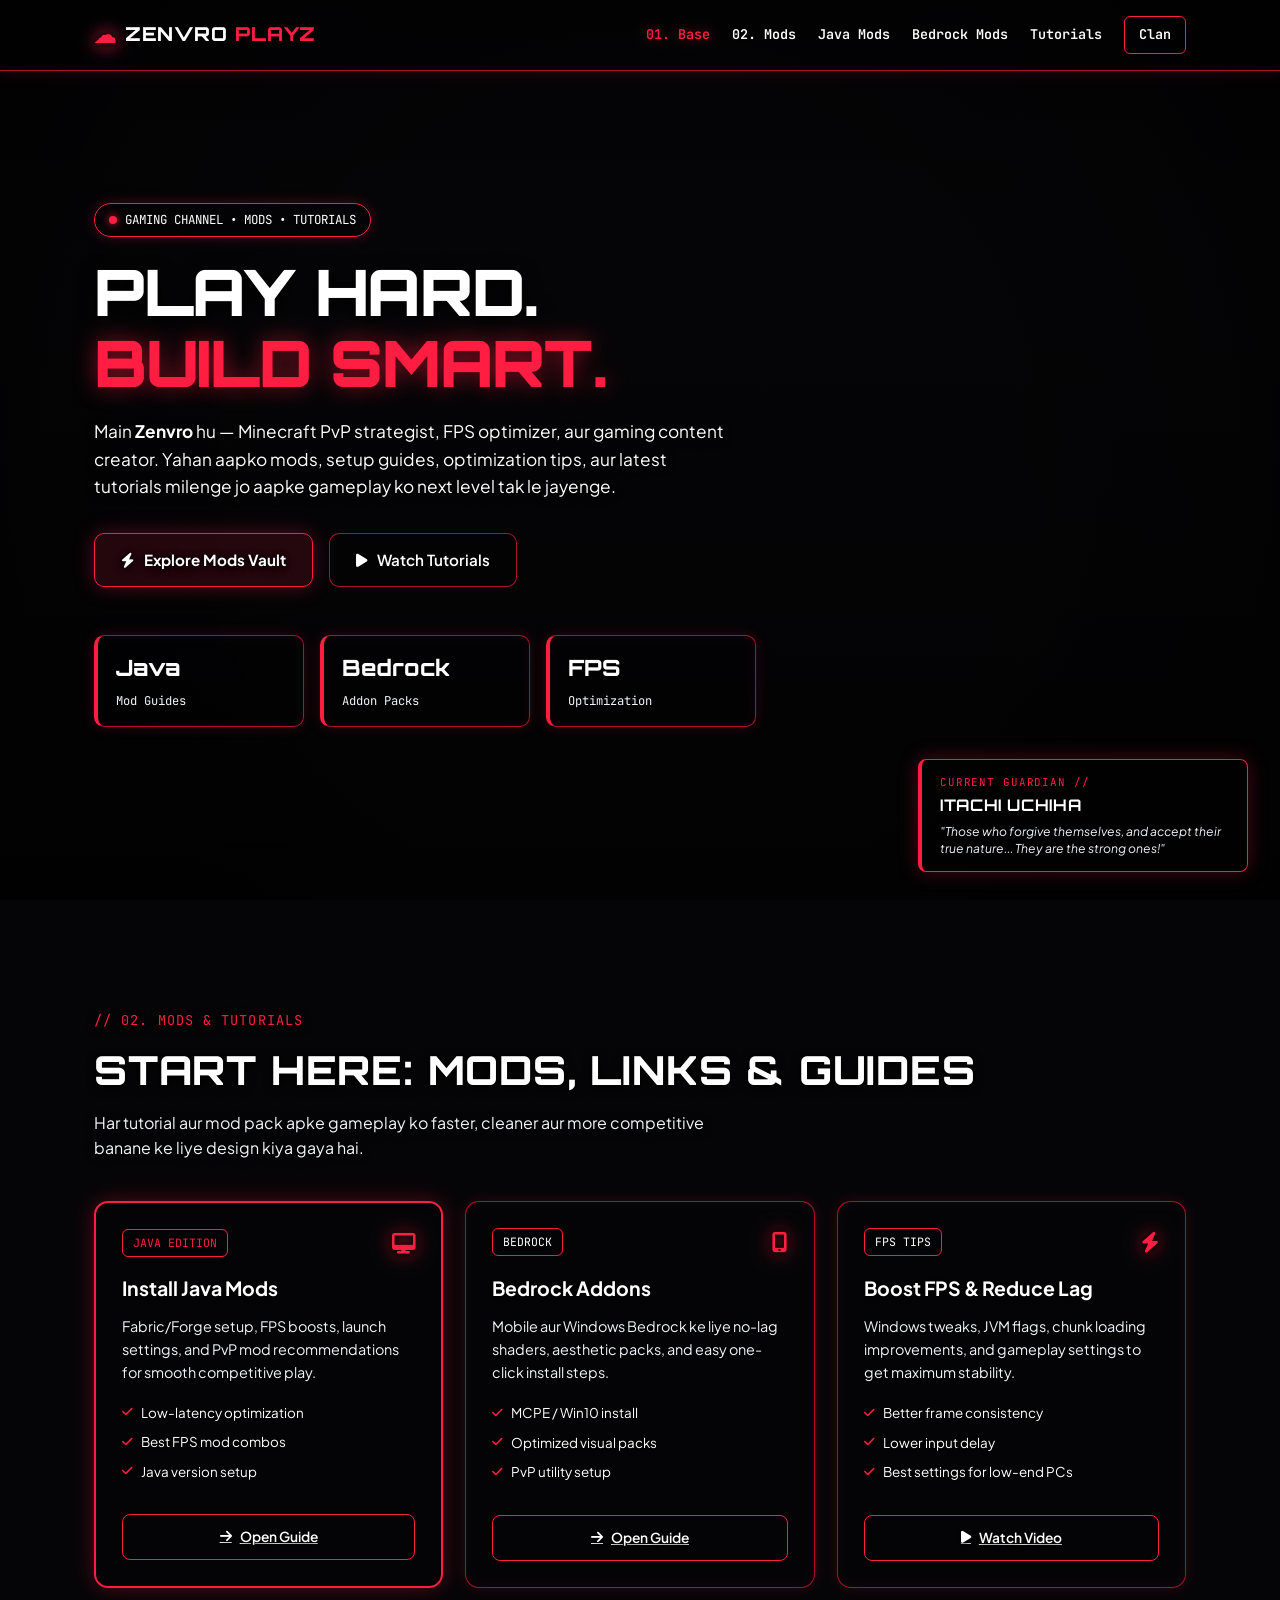
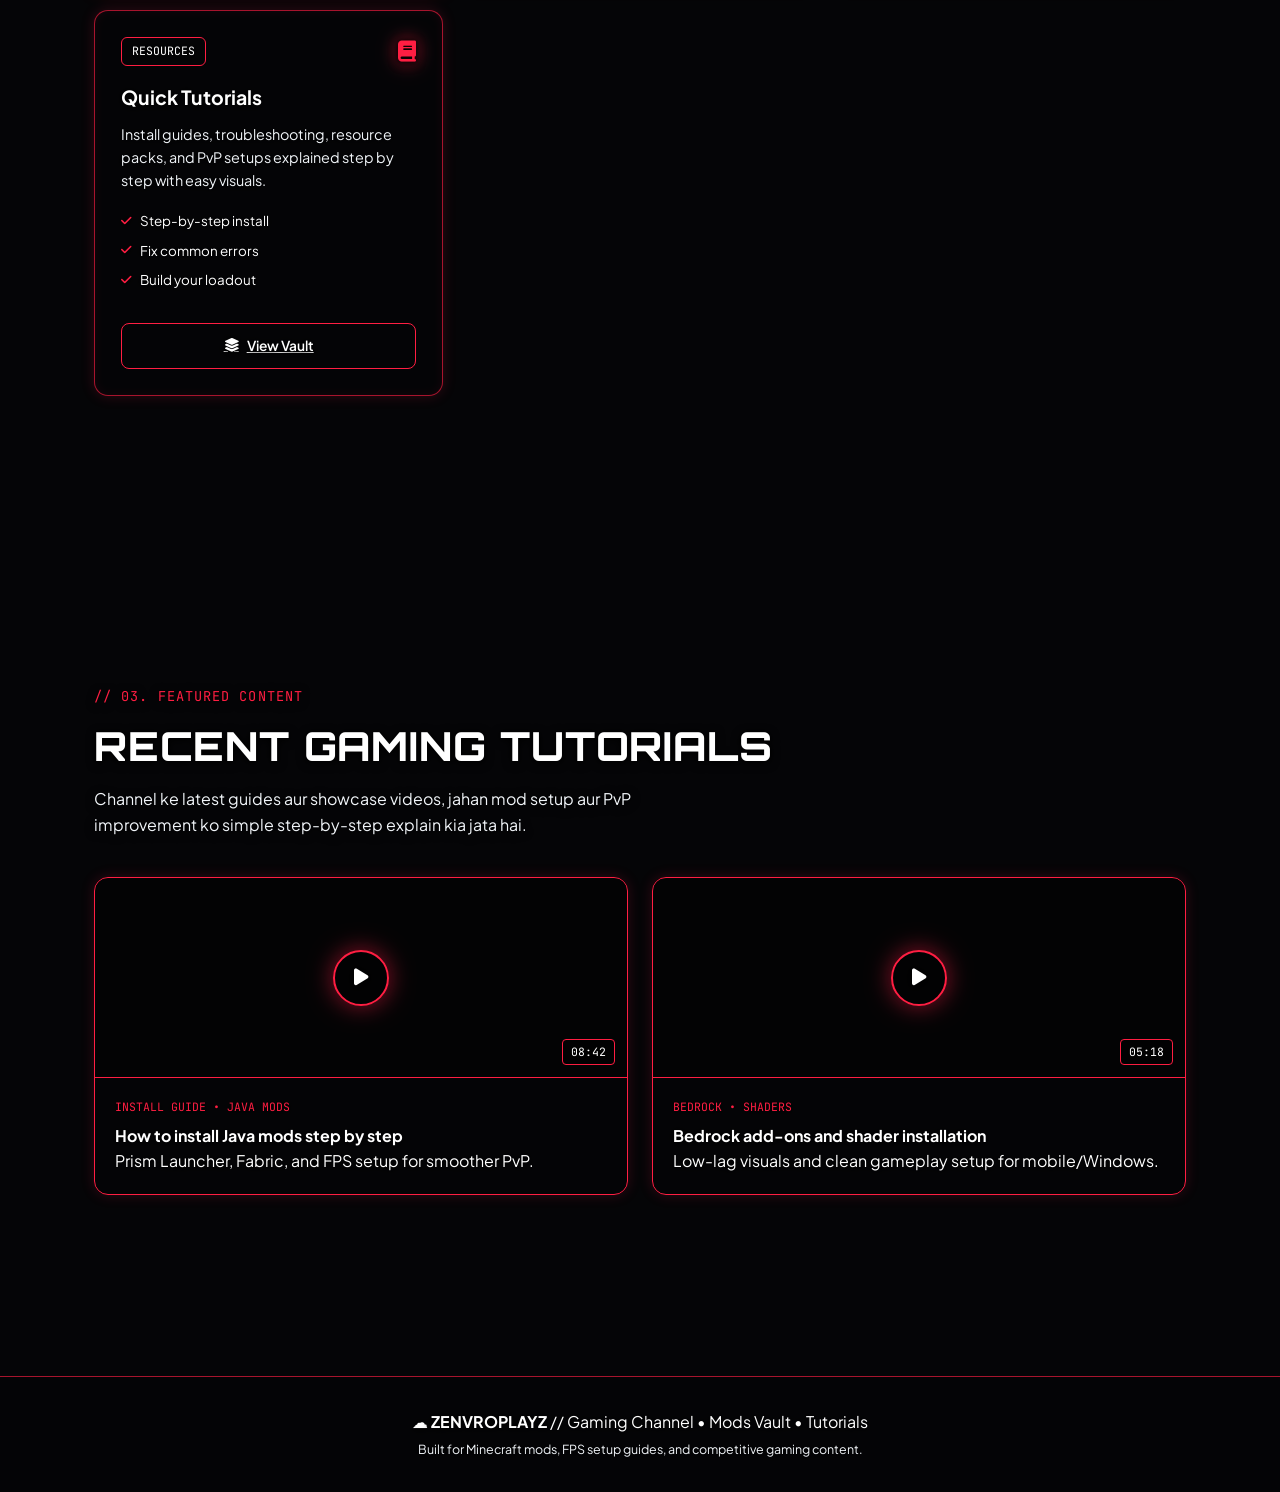
==== commit 0d5e79a8: "Create a gaming channel style mod and tutorial website with Java/Bedrock links and video guides." ====
--- a/index.html
+++ b/index.html
@@ -1,245 +1,212 @@
-<!DOCTYPE html>
-<html lang="en">
-<head>
-  <meta charset="UTF-8" />
-  <meta name="viewport" content="width=device-width, initial-scale=1.0" />
-  <title>ZENVRO // Akatsuki Gaming Hub — Home</title>
-  <!-- Main Stylesheet aur FontAwesome Icons -->
-  <link rel="stylesheet" href="style.css">
-  <link rel="stylesheet" href="https://cdnjs.cloudflare.com/ajax/libs/font-awesome/6.4.0/css/all.min.css">
-</head>
-<body>
-
-  <!-- =========================================================
-       DYNAMIC AKATSUKI FULLSCREEN BACKGROUND
-       Note: Scroll karne par ye slides apne aap change hongi.
-       Apni images lagane ke liye url('...') ke andar link badal dena.
-       ========================================================= -->
-  <div class="bg-stage" id="bgStage">
-    <!-- Slide 0: Itachi (Hero Section) -->
-    <div class="bg-slide active" style="background-image: url('https://4kwallpapers.com/images/walls/thumbs_3t/25550.jpg');"></div>
-    <!-- Slide 1: Obito (Montages Section) -->
-    <div class="bg-slide" style="background-image: url('https://wallpaperaccess.com/full/1346803.jpg');"></div>
-    <!-- Slide 2: Deidara (Gaming Rig Section) -->
-    <div class="bg-slide" style="background-image: url('https://wallpapers.com/images/hd/deidara-kcjc05mez0qhzzuy.webp');"></div>
-    <!-- Slide 3: Kisame (Clan Roadmap Section) -->
-    <div class="bg-slide" style="background-image: url('https://imgs.search.brave.com/BD8TyAYZt_cg-i19QRjW4Rb-zJMvJT-zZWnIHoJlv4w/rs:fit:500:0:1:0/g:ce/aHR0cHM6Ly93YWxs/cGFwZXJzLmNvbS9p/bWFnZXMvaGQva2lz/YW1lLXdhbGxwYXBl/ci0ybXFqYzhiMnpw/bGdtbWVwLmpwZw');"></div>
-    
-    <!-- Dark Vignette Overlay taaki text saaf dikhe -->
-    <div class="bg-overlay"></div>
-    
-    <!-- Bottom-Right HUD Box (Jo active Akatsuki member ka naam aur quote dikhata hai) -->
-    <div class="akatsuki-hud">
-      <div class="member-indicator">
-        <span class="hud-label">CURRENT GUARDIAN //</span>
-        <h3 id="activeMemberName">ITACHI UCHIHA</h3>
-        <p id="activeMemberQuote">"Those who forgive themselves, and accept their true nature... They are the strong ones!"</p>
-      </div>
-    </div>
-  </div>
-
-  <!-- =========================================================
-       NAVIGATION BAR (Sabhi pages ke links ke saath)
-       ========================================================= -->
-  <nav class="nav">
-    <div class="nav-inner">
-      <a href="index.html" class="nav-logo">
-        <span class="cloud-icon">☁</span> ZENVRO<span>PLAYZ</span>
-      </a>
-
-    <div class="nav-links" id="navLinks">
-  <a href="index.html" class="active">01. Base</a>
-  <a href="mods.html">02. Mods</a>
-  <a href="hub.html">03. Master Hub</a> <!-- 👈 Naya Master Page Link -->
-  <a href="#montages">04. Edits</a>
-  <a href="clan.html" class="cta-nav">Clan</a>
-</div>
-
-      <!-- Mobile 3-Lines Hamburger Button -->
-      <button class="hamburger" id="mobileMenu" aria-label="Toggle Menu">
-        <span></span>
-        <span></span>
-        <span></span>
-      </button>
-    </div>
-  </nav>
-
-  <!-- =========================================================
-       MAIN SCROLLABLE CONTENT
-       ========================================================= -->
-  <main class="main-wrapper">
-
-    <!-- 01. HERO SECTION (ITACHI UCHIHA) -->
-    <section id="home" class="scroll-section" data-index="0" data-name="ITACHI UCHIHA" data-quote="Those who forgive themselves, and accept their true nature... They are the strong ones!">
-      <div class="hero-box">
-        <div class="akatsuki-badge">
-          <span class="pulse-dot"></span> S-RANK COMPETITIVE GAMER & OPTIMIZER
-        </div>
-        <h1 class="glitch-title">DOMINATING FRAMES.<br><span>SHATTERING LIMITS.</span></h1>
-        <p class="hero-desc">
-          Main <strong>Akash Rathod (Zenvro)</strong> hu — Minecraft PvP strategist, low-latency optimizer aur high-sync AMV/Gaming editor. Jaha baaki players lag se haarte hain, waha mera custom optimization 200+ FPS deliver karta hai.
-        </p>
-        
-        <!-- Action Buttons (Mods page aur Clan page par jane ke liye) -->
-        <div class="hero-actions">
-          <a href="mods.html" class="btn-primary">
-            <i class="fas fa-bolt"></i> Explore Mods Vault
-          </a>
-          <a href="clan.html" class="btn-secondary">
-            <i class="fas fa-users"></i> Join Akatsuki Clan
-          </a>
-        </div>
-
-        <!-- Live Gaming Stats -->
-        <div class="live-stats">
-          <div class="stat-box">
-            <span class="stat-num">300+</span>
-            <span class="stat-label">Peak Bedwars FPS</span>
-          </div>
-          <div class="stat-box">
-            <span class="stat-num">Java & PE</span>
-            <span class="stat-label">Cross-Edition Mods</span>
-          </div>
-          <div class="stat-box">
-            <span class="stat-num">S-Rank</span>
-            <span class="stat-label">PvP Tier</span>
-          </div>
-        </div>
-      </div>
-    </section>
-
-    <!-- 02. MONTAGES & EDITS SECTION (OBITO UCHIHA) -->
-    <section id="montages" class="scroll-section" data-index="1" data-name="OBITO UCHIHA" data-quote="In the gaming world, those who break the rules are scum... but those who abandon their squad are worse than scum.">
-      <div class="section-header">
-        <span class="sec-code">// 02. VISUAL GENJUTSU</span>
-        <h2>HIGH-SYNC MONTAGES & AMVs</h2>
-        <p>Frame-perfect velocity edits, sound design, aur intense PikaNetwork / CubeCraft clutches.</p>
-      </div>
-
-      <div class="video-grid">
-        <!-- Video Card 1 -->
-        <a href="https://www.youtube.com/@zenvroplayz" target="_blank" class="video-card">
-          <div class="video-thumb" style="background-image: url('https://images.unsplash.com/photo-1560253023-3ec5d502959f?q=80&w=800&auto=format&fit=crop');">
-            <div class="play-btn"><i class="fas fa-play"></i></div>
-            <span class="vid-duration">02:45</span>
-          </div>
-          <div class="video-info">
-            <span class="vid-tag">BEDWARS MONTAGE • 60FPS</span>
-            <h4>"KAMUI" — 1v4 Clutch & Telly Bridge Showcase</h4>
-            <p>Edited in Premiere Pro & CapCut • Beat-synced velocity</p>
-          </div>
-        </a>
-
-        <!-- Video Card 2 -->
-        <a href="https://www.youtube.com/@zenvroplayz" target="_blank" class="video-card">
-          <div class="video-thumb" style="background-image: url('https://images.unsplash.com/photo-1518709268805-4e9042af9f23?q=80&w=800&auto=format&fit=crop');">
-            <div class="play-btn"><i class="fas fa-play"></i></div>
-            <span class="vid-duration">01:30</span>
-          </div>
-          <div class="video-info">
-            <span class="vid-tag">ANIME 4K EDIT • JJK & NARUTO</span>
-            <h4>CRIMSON DOMAIN // High-Sync Anime Velocity Edit</h4>
-            <p>3D camera tracking, custom RSMB motion blur & dark color grading</p>
-          </div>
-        </a>
-      </div>
-    </section>
-
-    <!-- 03. GAMING RIG & ARSENAL (DEIDARA) -->
-    <section id="arsenal" class="scroll-section" data-index="2" data-name="DEIDARA" data-quote="True optimization is an explosion! Every single frame counts.">
-      <div class="section-header">
-        <span class="sec-code">// 03. WEAPONRY & SETUP</span>
-        <h2>THE GAMING ARSENAL</h2>
-        <p>Hardware, peripherals aur software workflow jo har PvP match aur edit ko power karte hain.</p>
-      </div>
-
-      <div class="arsenal-grid">
-        <div class="arsenal-item">
-          <i class="fas fa-microchip"></i>
-          <div>
-            <span>SYSTEM & OS</span>
-            <h4>Linux (Kali/Ubuntu) & Debloated Windows</h4>
-            <p>Custom kernel & process tuning for zero input latency</p>
-          </div>
-        </div>
-
-        <div class="arsenal-item">
-          <i class="fas fa-mouse"></i>
-          <div>
-            <span>MOUSE & AIM</span>
-            <h4>Gaming Mouse (800 DPI • 1000Hz Polling)</h4>
-            <p>20+ CPS Butterfly / Jitter Clicking • Raw Input ON</p>
-          </div>
-        </div>
-
-        <div class="arsenal-item">
-          <i class="fas fa-keyboard"></i>
-          <div>
-            <span>KEYBOARD</span>
-            <h4>Ant Esports Gaming Keyboard</h4>
-            <p>Fast actuation for W-Tap, S-Tap & speed-bridging</p>
-          </div>
-        </div>
-
-        <div class="arsenal-item">
-          <i class="fas fa-film"></i>
-          <div>
-            <span>CONTENT SUITE</span>
-            <h4>Premiere Pro, CapCut & OBS Studio</h4>
-            <p>120FPS Smooth Recording • Custom Akatsuki Color LUTs</p>
-          </div>
-        </div>
-      </div>
-    </section>
-
-    <!-- 04. CLAN ROADMAP & RECORDS (KISAME) -->
-    <section id="records" class="scroll-section" data-index="3" data-name="KISAME HOSHIGAKI" data-quote="Only the strongest sharks survive in the deep waters of competitive PvP.">
-      <div class="section-header">
-        <span class="sec-code">// 04. SHINOBI BINGO BOOK</span>
-        <h2>CLAN RANKINGS & GOALS</h2>
-        <p>Competitive milestones, modpack updates aur upcoming ZenvroPlayz targets.</p>
-      </div>
-
-      <div class="timeline">
-        <div class="timeline-row">
-          <div class="time-badge">PHASE 01</div>
-          <div class="time-content">
-            <h4>Java & Bedrock Dual Modpack Ecosystem</h4>
-            <p>PC aur Mobile dono players ke liye zero-lag custom packs aur PvP textures launch karna.</p>
-          </div>
-        </div>
-
-        <div class="timeline-row">
-          <div class="time-badge">PHASE 02</div>
-          <div class="time-content">
-            <h4>Custom Practice & Duels Server</h4>
-            <p>Low-ping Indian practice server jisme custom knockback profiles aur Bedwars practice arenas honge.</p>
-          </div>
-        </div>
-
-        <div class="timeline-row">
-          <div class="time-badge">PHASE 03</div>
-          <div class="time-content">
-            <h4>ZenvroPlayz Clan Tournaments</h4>
-            <p>YouTube aur Telegram/Discord par subscriber PvP tournaments aur AMV editing battles host karna.</p>
-          </div>
-        </div>
-      </div>
-    </section>
-
-  </main>
-
-  <!-- =========================================================
-       FOOTER
-       ========================================================= -->
-  <footer class="footer">
-    <div class="footer-inner">
-      <p>☁ <strong>ZENVROPLAYZ</strong> // Designed & Built by Akash Rathod.</p>
-      <p class="footer-sub">Akatsuki Gaming Hub • Home Base</p>
-    </div>
-  </footer>
-
-  <!-- Main JS File -->
-  <script src="script.js"></script>
-</body>
-</html>+<!DOCTYPE html>
+<html lang="en">
+<head>
+  <meta charset="UTF-8" />
+  <meta name="viewport" content="width=device-width, initial-scale=1.0" />
+  <title>ZENVRO // Akatsuki Gaming Hub — Home</title>
+  <link rel="stylesheet" href="style.css">
+  <link rel="stylesheet" href="https://cdnjs.cloudflare.com/ajax/libs/font-awesome/6.4.0/css/all.min.css">
+</head>
+<body>
+
+  <div class="bg-stage" id="bgStage">
+    <div class="bg-slide active" style="background-image: url('https://4kwallpapers.com/images/walls/thumbs_3t/25550.jpg');"></div>
+    <div class="bg-slide" style="background-image: url('https://wallpaperaccess.com/full/1346803.jpg');"></div>
+    <div class="bg-slide" style="background-image: url('https://wallpapers.com/images/hd/deidara-kcjc05mez0qhzzuy.webp');"></div>
+    <div class="bg-slide" style="background-image: url('https://images.unsplash.com/photo-1550745165-9bc0b252726f?q=80&w=1200&auto=format&fit=crop');"></div>
+    <div class="bg-overlay"></div>
+
+    <div class="akatsuki-hud">
+      <div class="member-indicator">
+        <span class="hud-label">CURRENT GUARDIAN //</span>
+        <h3 id="activeMemberName">ITACHI UCHIHA</h3>
+        <p id="activeMemberQuote">"Those who forgive themselves, and accept their true nature... They are the strong ones!"</p>
+      </div>
+    </div>
+  </div>
+
+  <nav class="nav">
+    <div class="nav-inner">
+      <a href="index.html" class="nav-logo">
+        <span class="cloud-icon">☁</span> ZENVRO<span>PLAYZ</span>
+      </a>
+
+      <div class="nav-links" id="navLinks">
+        <a href="index.html" class="active">01. Base</a>
+        <a href="mods.html">02. Mods</a>
+        <a href="java-mods.html">Java Mods</a>
+        <a href="bedrock-mods.html">Bedrock Mods</a>
+        <a href="#tutorials">Tutorials</a>
+        <a href="clan.html" class="cta-nav">Clan</a>
+      </div>
+
+      <button class="hamburger" id="mobileMenu" aria-label="Toggle Menu">
+        <span></span>
+        <span></span>
+        <span></span>
+      </button>
+    </div>
+  </nav>
+
+  <main class="main-wrapper">
+
+    <section id="home" class="scroll-section" data-index="0" data-name="ITACHI UCHIHA" data-quote="Those who forgive themselves, and accept their true nature... They are the strong ones!">
+      <div class="hero-box">
+        <div class="akatsuki-badge">
+          <span class="pulse-dot"></span> GAMING CHANNEL • MODS • TUTORIALS
+        </div>
+        <h1 class="glitch-title">PLAY HARD.<br><span>BUILD SMART.</span></h1>
+        <p class="hero-desc">
+          Main <strong>Zenvro</strong> hu — Minecraft PvP strategist, FPS optimizer, aur gaming content creator. Yahan aapko mods, setup guides, optimization tips, aur latest tutorials milenge jo aapke gameplay ko next level tak le jayenge.
+        </p>
+
+        <div class="hero-actions">
+          <a href="mods.html" class="btn-primary">
+            <i class="fas fa-bolt"></i> Explore Mods Vault
+          </a>
+          <a href="https://www.youtube.com/@zenvroplayz" target="_blank" rel="noreferrer" class="btn-secondary">
+            <i class="fas fa-play"></i> Watch Tutorials
+          </a>
+        </div>
+
+        <div class="live-stats">
+          <div class="stat-box">
+            <span class="stat-num">Java</span>
+            <span class="stat-label">Mod Guides</span>
+          </div>
+          <div class="stat-box">
+            <span class="stat-num">Bedrock</span>
+            <span class="stat-label">Addon Packs</span>
+          </div>
+          <div class="stat-box">
+            <span class="stat-num">FPS</span>
+            <span class="stat-label">Optimization</span>
+          </div>
+        </div>
+      </div>
+    </section>
+
+    <section id="tutorials" class="scroll-section" data-index="1" data-name="OBITO UCHIHA" data-quote="In the gaming world, those who break the rules are scum... but those who abandon their squad are worse.">
+      <div class="section-header">
+        <span class="sec-code">// 02. MODS & TUTORIALS</span>
+        <h2>START HERE: MODS, LINKS & GUIDES</h2>
+        <p>Har tutorial aur mod pack apke gameplay ko faster, cleaner aur more competitive banane ke liye design kiya gaya hai.</p>
+      </div>
+
+      <div class="cards-grid">
+        <div class="game-card featured-card">
+          <div class="card-top">
+            <span class="tag-pill crimson">JAVA EDITION</span>
+            <i class="fas fa-desktop card-icon"></i>
+          </div>
+          <h3>Install Java Mods</h3>
+          <p>Fabric/Forge setup, FPS boosts, launch settings, and PvP mod recommendations for smooth competitive play.</p>
+          <ul class="spec-list">
+            <li><i class="fas fa-check"></i> Low-latency optimization</li>
+            <li><i class="fas fa-check"></i> Best FPS mod combos</li>
+            <li><i class="fas fa-check"></i> Java version setup</li>
+          </ul>
+          <div class="card-footer">
+            <a href="java-mods.html" class="btn-card"><i class="fas fa-arrow-right"></i> Open Guide</a>
+          </div>
+        </div>
+
+        <div class="game-card">
+          <div class="card-top">
+            <span class="tag-pill">BEDROCK</span>
+            <i class="fas fa-mobile-alt card-icon"></i>
+          </div>
+          <h3>Bedrock Addons</h3>
+          <p>Mobile aur Windows Bedrock ke liye no-lag shaders, aesthetic packs, and easy one-click install steps.</p>
+          <ul class="spec-list">
+            <li><i class="fas fa-check"></i> MCPE / Win10 install</li>
+            <li><i class="fas fa-check"></i> Optimized visual packs</li>
+            <li><i class="fas fa-check"></i> PvP utility setup</li>
+          </ul>
+          <div class="card-footer">
+            <a href="bedrock-mods.html" class="btn-card"><i class="fas fa-arrow-right"></i> Open Guide</a>
+          </div>
+        </div>
+
+        <div class="game-card">
+          <div class="card-top">
+            <span class="tag-pill">FPS TIPS</span>
+            <i class="fas fa-bolt card-icon"></i>
+          </div>
+          <h3>Boost FPS & Reduce Lag</h3>
+          <p>Windows tweaks, JVM flags, chunk loading improvements, and gameplay settings to get maximum stability.</p>
+          <ul class="spec-list">
+            <li><i class="fas fa-check"></i> Better frame consistency</li>
+            <li><i class="fas fa-check"></i> Lower input delay</li>
+            <li><i class="fas fa-check"></i> Best settings for low-end PCs</li>
+          </ul>
+          <div class="card-footer">
+            <a href="https://www.youtube.com/results?search_query=minecraft+fps+optimization+tutorial" target="_blank" rel="noreferrer" class="btn-card"><i class="fas fa-play"></i> Watch Video</a>
+          </div>
+        </div>
+
+        <div class="game-card">
+          <div class="card-top">
+            <span class="tag-pill">RESOURCES</span>
+            <i class="fas fa-book card-icon"></i>
+          </div>
+          <h3>Quick Tutorials</h3>
+          <p>Install guides, troubleshooting, resource packs, and PvP setups explained step by step with easy visuals.</p>
+          <ul class="spec-list">
+            <li><i class="fas fa-check"></i> Step-by-step install</li>
+            <li><i class="fas fa-check"></i> Fix common errors</li>
+            <li><i class="fas fa-check"></i> Build your loadout</li>
+          </ul>
+          <div class="card-footer">
+            <a href="mods.html" class="btn-card"><i class="fas fa-layer-group"></i> View Vault</a>
+          </div>
+        </div>
+      </div>
+    </section>
+
+    <section id="montages" class="scroll-section" data-index="2" data-name="DEIDARA" data-quote="True optimization is an explosion! Every single frame counts.">
+      <div class="section-header">
+        <span class="sec-code">// 03. FEATURED CONTENT</span>
+        <h2>RECENT GAMING TUTORIALS</h2>
+        <p>Channel ke latest guides aur showcase videos, jahan mod setup aur PvP improvement ko simple step-by-step explain kia jata hai.</p>
+      </div>
+
+      <div class="video-grid">
+        <a href="https://www.youtube.com/@zenvroplayz" target="_blank" rel="noreferrer" class="video-card">
+          <div class="video-thumb" style="background-image: url('https://images.unsplash.com/photo-1560253023-3ec5d502959f?q=80&w=800&auto=format&fit=crop');">
+            <div class="play-btn"><i class="fas fa-play"></i></div>
+            <span class="vid-duration">08:42</span>
+          </div>
+          <div class="video-info">
+            <span class="vid-tag">INSTALL GUIDE • JAVA MODS</span>
+            <h4>How to install Java mods step by step</h4>
+            <p>Prism Launcher, Fabric, and FPS setup for smoother PvP.</p>
+          </div>
+        </a>
+
+        <a href="https://www.youtube.com/@zenvroplayz" target="_blank" rel="noreferrer" class="video-card">
+          <div class="video-thumb" style="background-image: url('https://images.unsplash.com/photo-1518709268805-4e9042af9f23?q=80&w=800&auto=format&fit=crop');">
+            <div class="play-btn"><i class="fas fa-play"></i></div>
+            <span class="vid-duration">05:18</span>
+          </div>
+          <div class="video-info">
+            <span class="vid-tag">BEDROCK • SHADERS</span>
+            <h4>Bedrock add-ons and shader installation</h4>
+            <p>Low-lag visuals and clean gameplay setup for mobile/Windows.</p>
+          </div>
+        </a>
+      </div>
+    </section>
+
+  </main>
+
+  <footer class="footer">
+    <div class="footer-inner">
+      <p>☁ <strong>ZENVROPLAYZ</strong> // Gaming Channel • Mods Vault • Tutorials</p>
+      <p class="footer-sub">Built for Minecraft mods, FPS setup guides, and competitive gaming content.</p>
+    </div>
+  </footer>
+
+  <script src="script.js"></script>
+</body>
+</html>
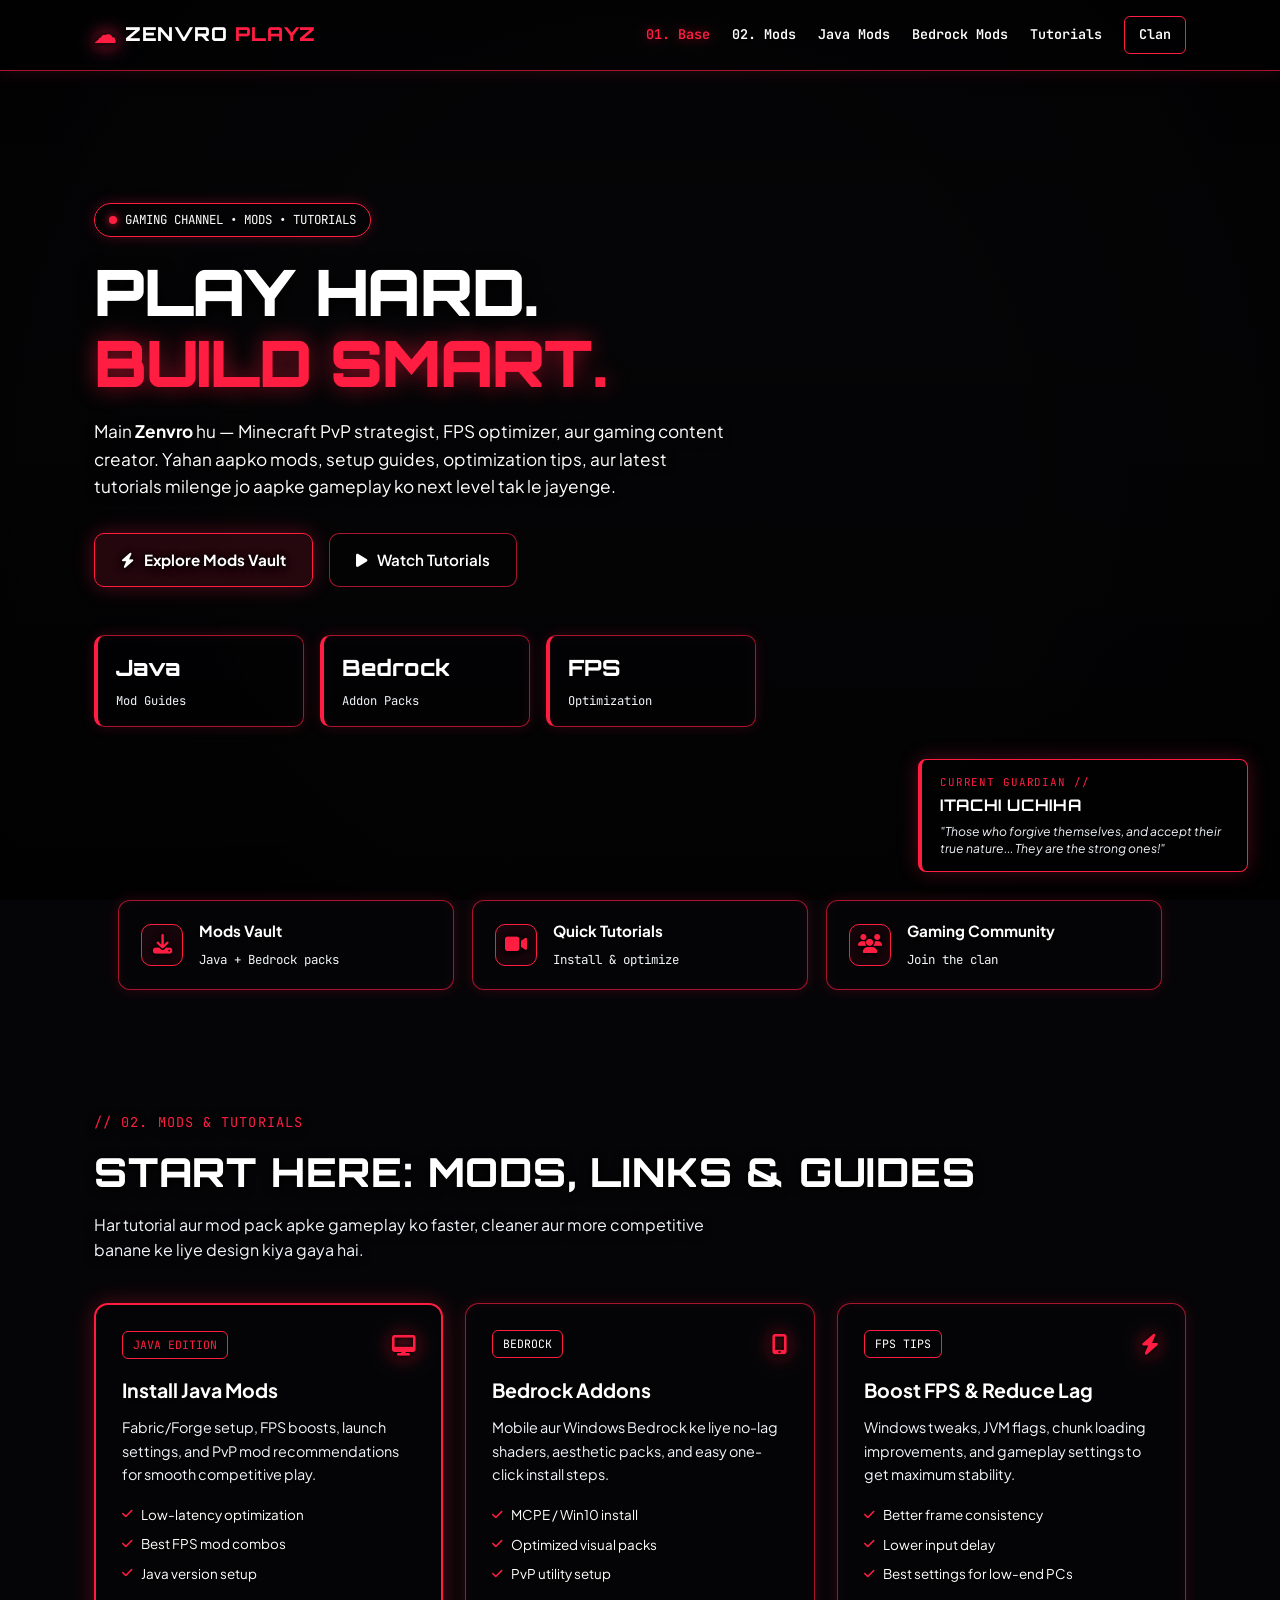
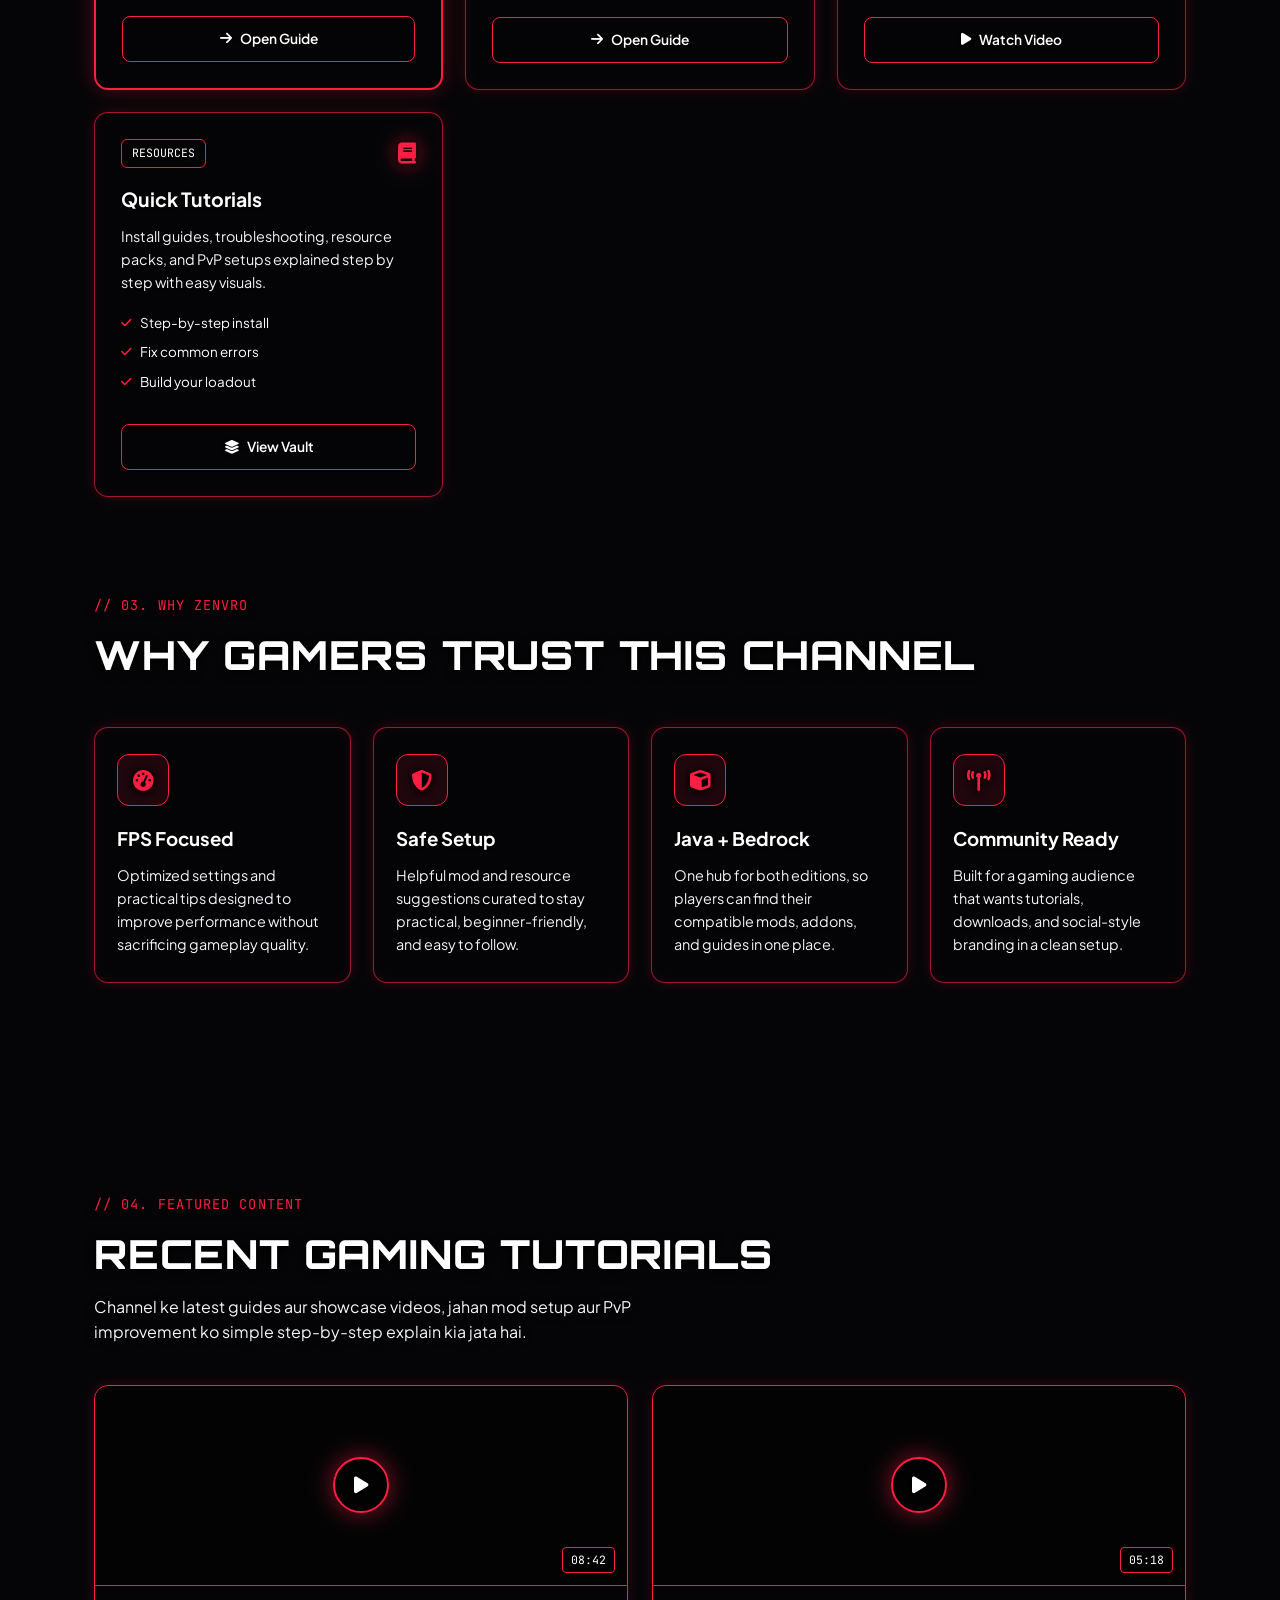
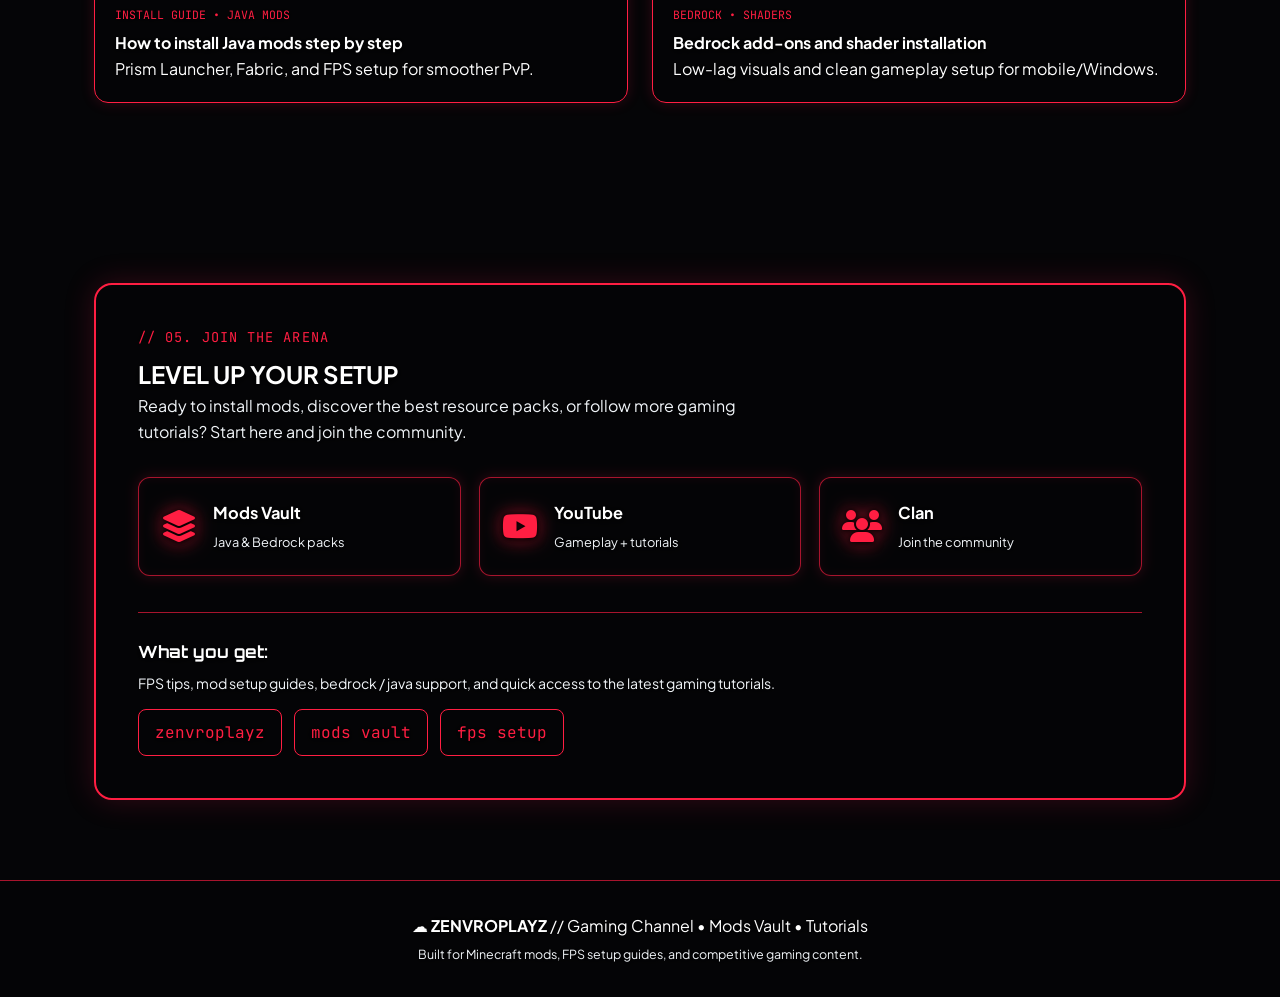
==== commit 7a08dc14: "Upgrade the homepage to a polished premium gaming-brand layout with stronger CTA sections and social" ====
--- a/index.html
+++ b/index.html
@@ -86,6 +86,30 @@
       </div>
     </section>
 
+    <section class="info-strip">
+      <div class="info-item">
+        <i class="fas fa-download"></i>
+        <div>
+          <strong>Mods Vault</strong>
+          <span>Java + Bedrock packs</span>
+        </div>
+      </div>
+      <div class="info-item">
+        <i class="fas fa-video"></i>
+        <div>
+          <strong>Quick Tutorials</strong>
+          <span>Install & optimize</span>
+        </div>
+      </div>
+      <div class="info-item">
+        <i class="fas fa-users"></i>
+        <div>
+          <strong>Gaming Community</strong>
+          <span>Join the clan</span>
+        </div>
+      </div>
+    </section>
+
     <section id="tutorials" class="scroll-section" data-index="1" data-name="OBITO UCHIHA" data-quote="In the gaming world, those who break the rules are scum... but those who abandon their squad are worse.">
       <div class="section-header">
         <span class="sec-code">// 02. MODS & TUTORIALS</span>
@@ -164,9 +188,42 @@
       </div>
     </section>
 
+    <section class="premium-feature-wrap">
+      <div class="section-header">
+        <span class="sec-code">// 03. WHY ZENVRO</span>
+        <h2>WHY GAMERS TRUST THIS CHANNEL</h2>
+      </div>
+
+      <div class="feature-grid">
+        <div class="feature-card">
+          <div class="feature-icon"><i class="fas fa-gauge-high"></i></div>
+          <h3>FPS Focused</h3>
+          <p>Optimized settings and practical tips designed to improve performance without sacrificing gameplay quality.</p>
+        </div>
+
+        <div class="feature-card">
+          <div class="feature-icon"><i class="fas fa-shield-halved"></i></div>
+          <h3>Safe Setup</h3>
+          <p>Helpful mod and resource suggestions curated to stay practical, beginner-friendly, and easy to follow.</p>
+        </div>
+
+        <div class="feature-card">
+          <div class="feature-icon"><i class="fas fa-cube"></i></div>
+          <h3>Java + Bedrock</h3>
+          <p>One hub for both editions, so players can find their compatible mods, addons, and guides in one place.</p>
+        </div>
+
+        <div class="feature-card">
+          <div class="feature-icon"><i class="fas fa-broadcast-tower"></i></div>
+          <h3>Community Ready</h3>
+          <p>Built for a gaming audience that wants tutorials, downloads, and social-style branding in a clean setup.</p>
+        </div>
+      </div>
+    </section>
+
     <section id="montages" class="scroll-section" data-index="2" data-name="DEIDARA" data-quote="True optimization is an explosion! Every single frame counts.">
       <div class="section-header">
-        <span class="sec-code">// 03. FEATURED CONTENT</span>
+        <span class="sec-code">// 04. FEATURED CONTENT</span>
         <h2>RECENT GAMING TUTORIALS</h2>
         <p>Channel ke latest guides aur showcase videos, jahan mod setup aur PvP improvement ko simple step-by-step explain kia jata hai.</p>
       </div>
@@ -195,6 +252,52 @@
             <p>Low-lag visuals and clean gameplay setup for mobile/Windows.</p>
           </div>
         </a>
+      </div>
+    </section>
+
+    <section class="scroll-section last-cta">
+      <div class="connect-banner">
+        <div class="connect-text">
+          <span class="sec-code">// 05. JOIN THE ARENA</span>
+          <h2>LEVEL UP YOUR SETUP</h2>
+          <p>Ready to install mods, discover the best resource packs, or follow more gaming tutorials? Start here and join the community.</p>
+        </div>
+
+        <div class="social-cards">
+          <a href="mods.html" class="soc-card">
+            <i class="fas fa-layer-group"></i>
+            <div>
+              <strong>Mods Vault</strong>
+              <span>Java & Bedrock packs</span>
+            </div>
+          </a>
+
+          <a href="https://www.youtube.com/@zenvroplayz" target="_blank" rel="noreferrer" class="soc-card">
+            <i class="fab fa-youtube"></i>
+            <div>
+              <strong>YouTube</strong>
+              <span>Gameplay + tutorials</span>
+            </div>
+          </a>
+
+          <a href="clan.html" class="soc-card">
+            <i class="fas fa-users"></i>
+            <div>
+              <strong>Clan</strong>
+              <span>Join the community</span>
+            </div>
+          </a>
+        </div>
+
+        <div class="clan-perks">
+          <h3>What you get:</h3>
+          <p>FPS tips, mod setup guides, bedrock / java support, and quick access to the latest gaming tutorials.</p>
+          <div class="tag-copy-row">
+            <code>zenvroplayz</code>
+            <code>mods vault</code>
+            <code>fps setup</code>
+          </div>
+        </div>
       </div>
     </section>
 
--- a/style.css
+++ b/style.css
@@ -1,1312 +1,1235 @@
-/* ==========================================================
-   1. GOOGLE FONTS & ITACHI AKATSUKI COLOR VARIABLES
-   ========================================================== */
-@import url('https://fonts.googleapis.com/css2?family=Orbitron:wght@600;700;800;900&family=Plus+Jakarta+Sans:wght@400;500;600;700&family=JetBrains+Mono:wght@400;600&display=swap');
-
-:root {
-  --bg-dark: #050507;
-  
-  /* 95% Transparent background (Zero Blur for crystal clear wallpaper) */
-  --card-bg: rgba(0, 0, 0, 0.05);         
-  --card-hover: rgba(225, 29, 72, 0.12);     
-  
-  /* Itachi Uchiha & Sharingan Crimson Colors */
-  --crimson: #e11d48;                        
-  --crimson-bright: #ff1e42;                 
-  --crimson-glow: rgba(255, 30, 66, 0.55);   
-  --crimson-soft: rgba(225, 29, 72, 0.14);   
-  
-  /* Red Line Borders */
-  --border: rgba(255, 30, 66, 0.65);       
-  --border-crimson: #ff1e42; 
-  
-  /* Text & Heavy Drop Shadow */
-  --text: #ffffff;                           
-  --muted: #f1f5f9;                          
-  --text-shadow: 0 2px 10px rgba(0, 0, 0, 0.95), 0 0 5px rgba(0, 0, 0, 0.95);
-  
-  --font-display: 'Orbitron', sans-serif;
-  --font-sans: 'Plus Jakarta Sans', sans-serif;
-  --font-mono: 'JetBrains Mono', monospace;
-
-  /* ==========================================================
-     👇 PC / LAPTOP / WINDOWS WIDESCREEN WALLPAPERS 👇
-     (Apni pasand ke PC links yaha badal sakte ho)
-     ========================================================== */
-  --bg-member-0: url('https://4kwallpapers.com/images/walls/thumbs_3t/25550.jpg'); /* Itachi (Desktop) */
-  --bg-member-1: url('https://4kwallpapers.com/images/walls/thumbs_3t/24786.jpg'); /* Pain (Desktop) */
-  --bg-member-2: url('https://images7.alphacoders.com/103/thumb-1920-1032873.jpg'); /* Obito (Desktop) */
-  --bg-member-3: url('https://images5.alphacoders.com/709/thumb-1920-709539.jpg'); /* Deidara (Desktop) */
-  --bg-member-4: url('https://images5.alphacoders.com/709/thumb-1920-709539.jpg'); /* Kisame (Desktop) */
-  --bg-member-5: url('https://images5.alphacoders.com/709/thumb-1920-709539.jpg'); /* Konan (Desktop) */
-  
-  /* Zoom Lens Active Background Reference */
-  --active-bg: var(--bg-member-0);
-}
-
-/* ==========================================================
-   👇 MOBILE SCREENS (768px se chhote phones ke liye Vertical Images) 👇
-   (Mobile me vertical portrait image automatic switch hogi)
-   ========================================================== */
-@media (max-width: 768px) {
-  :root {
-    --bg-member-0: url('https://wallpapercave.com/wp/wp12672335.jpg'); /* Itachi (Mobile) */
-    --bg-member-1: url('https://wallpaperaccess.com/full/302445.jpg'); /* Pain (Mobile) */
-    --bg-member-2: url('https://wallpaperaccess.com/full/394052.jpg'); /* Obito (Mobile) */
-    --bg-member-3: url('https://imgs.search.brave.com/Q8YZxgUDCxWD9Xdfh2kvrI_AKhP_E-EbLn2msc3sfsY/rs:fit:860:0:0:0/g:ce/aHR0cHM6Ly9pLnBp/bmltZy5jb20vb3Jp/Z2luYWxzLzUxLzZk/L2FiLzUxNmRhYmEy/NjQxNjg5ZTUwNzI2/OGQwMjYzMDE2ODc2/LmpwZw'); /* Deidara (Mobile) */
-    --bg-member-4: url('https://images.unsplash.com/photo-1550745165-9bc0b252726f?q=80&w=1080&auto=format&fit=crop'); /* Kisame (Mobile) */
-    --bg-member-5: url('https://images.unsplash.com/photo-1518709268805-4e9042af9f23?q=80&w=1080&auto=format&fit=crop'); /* Konan (Mobile) */
-  }
-}
-
-/* Base Reset */
-* {
-  margin: 0;
-  padding: 0;
-  box-sizing: border-box;
-}
-
-html {
-  scroll-behavior: smooth;
-}
-
-body {
-  background-color: var(--bg-dark);
-  color: var(--text);
-  font-family: var(--font-sans);
-  line-height: 1.6;
-  overflow-x: hidden;
-  text-shadow: var(--text-shadow);
-}
-
-/* ==========================================================
-   2. FULLSCREEN AKATSUKI BACKGROUND (SMOOTH SCROLL SWITCH)
-   ========================================================== */
-.bg-stage {
-  position: fixed;
-  top: 0;
-  left: 0;
-  width: 100vw;
-  height: 100vh;
-  z-index: -1;
-  overflow: hidden;
-  background: #050507;
-}
-
-.bg-slide {
-  position: absolute;
-  inset: 0;
-  background-size: cover;
-  background-position: center;
-  background-repeat: no-repeat;
-  opacity: 0;
-  transform: scale(1.14);
-  transition: opacity 0.9s cubic-bezier(0.4, 0, 0.2, 1), transform 1.6s ease-out;
-  filter: contrast(1.08) saturate(1.15);
-}
-
-/* Har slide ko unke respective PC/Mobile wallpaper variable se map kiya hai */
-.bg-slide:nth-child(1) { background-image: var(--bg-member-0) !important; }
-.bg-slide:nth-child(2) { background-image: var(--bg-member-1) !important; }
-.bg-slide:nth-child(3) { background-image: var(--bg-member-2) !important; }
-.bg-slide:nth-child(4) { background-image: var(--bg-member-3) !important; }
-.bg-slide:nth-child(5) { background-image: var(--bg-member-4) !important; }
-.bg-slide:nth-child(6) { background-image: var(--bg-member-5) !important; }
-
-/* Active slide full brightness aur natural scale par aayegi */
-.bg-slide.active {
-  opacity: 0.88;
-  transform: scale(1.04);
-}
-
-/* Mouse hover hone par piche ka active background halka sa zoom-in karega */
-body:has(.game-card:hover, .edition-card:hover, .arsenal-item:hover, .soc-card:hover) .bg-slide.active {
-  transform: scale(1.10);
-}
-
-/* Subtle Vignette for Text Clarity */
-.bg-overlay {
-  position: absolute;
-  inset: 0;
-  background: 
-    radial-gradient(circle at center, transparent 40%, rgba(0, 0, 0, 0.55) 100%),
-    linear-gradient(to bottom, rgba(0, 0, 0, 0.25) 0%, transparent 30%, rgba(0, 0, 0, 0.55) 100%);
-}
-
-/* ==========================================================
-   3. BOX BACKGROUND MAGNIFIER / ZOOM LENS EFFECT
-   (Boxes ke andar halki si Zoomed background image)
-   ========================================================== */
-.game-card,
-.edition-card,
-.arsenal-item,
-.timeline-row,
-.stat-box,
-.soc-card,
-.connect-banner {
-  position: relative;
-  overflow: hidden;
-  background: var(--card-bg);
-  border: 1.5px solid var(--border); /* Pure Red Border */
-  box-shadow: 0 0 14px rgba(225, 29, 72, 0.2), inset 0 0 10px rgba(225, 29, 72, 0.08);
-  z-index: 1;
-}
-
-/* Box Zoom Lens Layer */
-.game-card::before,
-.edition-card::before,
-.arsenal-item::before,
-.timeline-row::before,
-.stat-box::before,
-.soc-card::before,
-.connect-banner::before {
-  content: '';
-  position: absolute;
-  inset: -15px;
-  background-image: var(--active-bg);
-  background-attachment: fixed;
-  background-size: cover;
-  background-position: center;
-  transform: scale(1.06); /* Box ke andar halka zoom */
-  opacity: 0.35;          /* 95% Transparent feel maintain rahegi */
-  z-index: -1;
-  transition: transform 0.45s cubic-bezier(0.22, 1, 0.36, 1), opacity 0.35s ease;
-  pointer-events: none;
-}
-
-/* Hover karne par box ke andar ki photo aur halki zoom hogi */
-.game-card:hover::before,
-.edition-card:hover::before,
-.arsenal-item:hover::before,
-.soc-card:hover::before {
-  transform: scale(1.12);
-  opacity: 0.50;
-}
-
-/* Bottom-Right Corner HUD Box */
-.akatsuki-hud {
-  position: fixed;
-  bottom: 28px;
-  right: 32px;
-  z-index: 20;
-  max-width: 330px;
-  background: var(--card-bg);
-  border: 1.5px solid var(--border-crimson);
-  border-left: 4px solid var(--crimson-bright);
-  padding: 14px 18px;
-  border-radius: 8px;
-  box-shadow: 0 0 20px rgba(225, 29, 72, 0.3);
-}
-
-.hud-label {
-  font-family: var(--font-mono);
-  font-size: 0.68rem;
-  color: var(--crimson-bright);
-  letter-spacing: 0.08em;
-  display: block;
-}
-
-.akatsuki-hud h3 {
-  font-family: var(--font-display);
-  font-size: 1rem;
-  letter-spacing: 0.04em;
-  margin: 2px 0 4px;
-  color: #fff;
-}
-
-.akatsuki-hud p {
-  font-size: 0.76rem;
-  color: var(--muted);
-  font-style: italic;
-  line-height: 1.4;
-}
-
-/* ==========================================================
-   4. NAVIGATION BAR (RED LINE BORDER)
-   ========================================================== */
-.nav {
-  position: fixed;
-  top: 0;
-  left: 0;
-  width: 100%;
-  z-index: 100;
-  background: rgba(0, 0, 0, 0.05);
-  border-bottom: 1.5px solid var(--border);
-  box-shadow: 0 2px 15px rgba(225, 29, 72, 0.15);
-}
-
-.nav-inner {
-  max-width: 1140px;
-  margin: 0 auto;
-  padding: 16px 24px;
-  display: flex;
-  justify-content: space-between;
-  align-items: center;
-}
-
-.nav-logo {
-  font-family: var(--font-display);
-  font-weight: 800;
-  font-size: 1.2rem;
-  color: var(--text);
-  text-decoration: none;
-  letter-spacing: 0.04em;
-  display: flex;
-  align-items: center;
-  gap: 8px;
-}
-
-.cloud-icon {
-  color: var(--crimson-bright);
-  font-size: 1.4rem;
-  filter: drop-shadow(0 0 8px var(--crimson));
-}
-
-.nav-logo span:last-child {
-  color: var(--crimson-bright);
-}
-
-.nav-links {
-  display: flex;
-  align-items: center;
-  gap: 22px;
-}
-
-.nav-links a {
-  color: var(--text);
-  text-decoration: none;
-  font-family: var(--font-mono);
-  font-size: 0.84rem;
-  font-weight: 600;
-  transition: all 0.2s ease;
-}
-
-.nav-links a:hover,
-.nav-links a.active {
-  color: var(--crimson-bright);
-  text-shadow: 0 0 12px var(--crimson-glow);
-}
-
-.nav-links a.cta-nav {
-  background: var(--card-bg);
-  border: 1.5px solid var(--border-crimson);
-  color: #fff;
-  padding: 7px 14px;
-  border-radius: 6px;
-  display: inline-flex;
-  align-items: center;
-  gap: 6px;
-}
-
-.nav-links a.cta-nav:hover,
-.nav-links a.cta-nav.active {
-  background: rgba(225, 29, 72, 0.25);
-  box-shadow: 0 0 18px var(--crimson-glow);
-}
-
-.hamburger {
-  display: none;
-  flex-direction: column;
-  gap: 5px;
-  background: transparent;
-  border: none;
-  cursor: pointer;
-}
-
-.hamburger span {
-  width: 24px;
-  height: 2px;
-  background: var(--crimson-bright);
-  box-shadow: 0 1px 4px #000;
-}
-
-/* ==========================================================
-   5. HERO & SECTION HEADERS
-   ========================================================== */
-.main-wrapper {
-  max-width: 1140px;
-  margin: 0 auto;
-  padding: 0 24px;
-}
-
-.scroll-section {
-  min-height: 100vh;
-  display: flex;
-  flex-direction: column;
-  justify-content: center;
-  padding: 110px 0 80px;
-}
-
-.back-pill {
-  display: inline-flex;
-  align-items: center;
-  gap: 8px;
-  color: var(--text);
-  text-decoration: none;
-  font-family: var(--font-mono);
-  font-size: 0.82rem;
-  margin-bottom: 24px;
-  width: fit-content;
-  padding: 6px 14px;
-  border-radius: 8px;
-  background: var(--card-bg);
-  border: 1.5px solid var(--border);
-  transition: all 0.2s;
-}
-
-.back-pill:hover {
-  border-color: var(--crimson-bright);
-  box-shadow: 0 0 15px var(--crimson-glow);
-}
-
-.akatsuki-badge {
-  display: inline-flex;
-  align-items: center;
-  gap: 8px;
-  font-family: var(--font-mono);
-  font-size: 0.78rem;
-  color: #fff;
-  background: var(--card-bg);
-  border: 1.5px solid var(--border-crimson);
-  padding: 6px 14px;
-  border-radius: 999px;
-  margin-bottom: 20px;
-  width: fit-content;
-  box-shadow: 0 0 14px rgba(225, 29, 72, 0.28);
-}
-
-.pulse-dot {
-  width: 8px;
-  height: 8px;
-  background: var(--crimson-bright);
-  border-radius: 50%;
-  box-shadow: 0 0 10px var(--crimson-bright);
-  animation: pulse 1.5s infinite;
-}
-
-@keyframes pulse {
-  0%, 100% { transform: scale(1); opacity: 1; }
-  50% { transform: scale(1.4); opacity: 0.5; }
-}
-
-.glitch-title {
-  font-family: var(--font-display);
-  font-size: clamp(2.3rem, 5vw, 4.1rem);
-  font-weight: 900;
-  line-height: 1.1;
-  letter-spacing: -0.02em;
-  margin-bottom: 20px;
-  text-transform: uppercase;
-  text-shadow: 0 4px 18px rgba(0, 0, 0, 0.95);
-}
-
-.glitch-title span {
-  color: var(--crimson-bright);
-  text-shadow: 0 0 22px var(--crimson-glow), 0 3px 12px #000;
-}
-
-.hero-desc {
-  max-width: 640px;
-  font-size: 1.08rem;
-  color: #ffffff;
-  margin-bottom: 32px;
-}
-
-.hero-actions {
-  display: flex;
-  flex-wrap: wrap;
-  gap: 16px;
-  margin-bottom: 48px;
-}
-
-.btn-primary {
-  background: rgba(225, 29, 72, 0.15);
-  border: 1.5px solid var(--crimson-bright);
-  color: #fff;
-  text-decoration: none;
-  padding: 14px 26px;
-  border-radius: 10px;
-  font-weight: 700;
-  font-size: 0.95rem;
-  display: inline-flex;
-  align-items: center;
-  gap: 10px;
-  box-shadow: 0 0 20px rgba(225, 29, 72, 0.35);
-  transition: all 0.25s ease;
-}
-
-.btn-primary:hover {
-  background: rgba(225, 29, 72, 0.35);
-  box-shadow: 0 0 28px var(--crimson-glow);
-  transform: translateY(-2px);
-}
-
-.btn-secondary {
-  background: var(--card-bg);
-  border: 1.5px solid var(--border);
-  color: var(--text);
-  text-decoration: none;
-  padding: 14px 26px;
-  border-radius: 10px;
-  font-weight: 600;
-  font-size: 0.95rem;
-  display: inline-flex;
-  align-items: center;
-  gap: 10px;
-  transition: all 0.25s ease;
-}
-
-.btn-secondary:hover {
-  border-color: var(--crimson-bright);
-  background: var(--card-hover);
-  box-shadow: 0 0 20px var(--crimson-glow);
-}
-
-.live-stats {
-  display: grid;
-  grid-template-columns: repeat(auto-fit, minmax(150px, 210px));
-  gap: 16px;
-}
-
-.stat-box {
-  border-left: 4px solid var(--crimson-bright);
-  padding: 14px 18px;
-  border-radius: 10px;
-}
-
-.stat-num {
-  font-family: var(--font-display);
-  font-size: 1.4rem;
-  font-weight: 800;
-  color: #fff;
-  display: block;
-}
-
-.stat-label {
-  font-size: 0.76rem;
-  color: var(--muted);
-  font-family: var(--font-mono);
-}
-
-/* ==========================================================
-   6. PORTAL EDITION SELECTOR & MODPACK CARDS
-   ========================================================== */
-.edition-grid {
-  display: grid;
-  grid-template-columns: repeat(auto-fit, minmax(320px, 1fr));
-  gap: 28px;
-}
-
-.edition-card {
-  border-radius: 16px;
-  padding: 36px 30px;
-  text-decoration: none;
-  color: var(--text);
-  display: flex;
-  flex-direction: column;
-  justify-content: space-between;
-  transition: all 0.3s ease;
-}
-
-.edition-card:hover {
-  transform: translateY(-6px);
-  border-color: var(--crimson-bright);
-  box-shadow: 0 0 28px var(--crimson-glow);
-}
-
-.edition-badge {
-  font-family: var(--font-mono);
-  font-size: 0.74rem;
-  color: #fff;
-  background: var(--card-bg);
-  border: 1px solid var(--border-crimson);
-  padding: 4px 12px;
-  border-radius: 99px;
-  width: fit-content;
-  margin-bottom: 20px;
-}
-
-.edition-icon {
-  font-size: 2.8rem;
-  color: var(--crimson-bright);
-  margin-bottom: 18px;
-  filter: drop-shadow(0 0 12px var(--crimson-glow));
-}
-
-.edition-card h2 {
-  font-family: var(--font-display);
-  font-size: 1.8rem;
-  margin-bottom: 12px;
-}
-
-.edition-card h2 span {
-  color: var(--crimson-bright);
-}
-
-.edition-card p {
-  color: var(--muted);
-  font-size: 0.94rem;
-  margin-bottom: 22px;
-}
-
-.section-header {
-  margin-bottom: 40px;
-}
-
-.sec-code {
-  font-family: var(--font-mono);
-  color: var(--crimson-bright);
-  font-size: 0.85rem;
-  letter-spacing: 0.08em;
-  display: block;
-  margin-bottom: 6px;
-}
-
-.section-header h2 {
-  font-family: var(--font-display);
-  font-size: clamp(1.8rem, 3.5vw, 2.5rem);
-  font-weight: 800;
-  letter-spacing: 0.02em;
-  margin-bottom: 8px;
-}
-
-.section-header p {
-  color: var(--muted);
-  max-width: 620px;
-}
-
-.cards-grid {
-  display: grid;
-  grid-template-columns: repeat(auto-fit, minmax(300px, 1fr));
-  gap: 22px;
-}
-
-.game-card {
-  border-radius: 14px;
-  padding: 26px;
-  display: flex;
-  flex-direction: column;
-  justify-content: space-between;
-  transition: all 0.25s ease;
-}
-
-.game-card:hover {
-  transform: translateY(-5px);
-  border-color: var(--crimson-bright);
-  box-shadow: 0 0 28px var(--crimson-glow);
-}
-
-.featured-card {
-  border: 2px solid var(--border-crimson);
-  box-shadow: 0 0 22px rgba(255, 30, 66, 0.3);
-}
-
-.card-top {
-  display: flex;
-  justify-content: space-between;
-  align-items: center;
-  margin-bottom: 16px;
-}
-
-.tag-pill {
-  font-family: var(--font-mono);
-  font-size: 0.72rem;
-  padding: 4px 10px;
-  border-radius: 6px;
-  background: var(--card-bg);
-  border: 1px solid var(--border-crimson);
-  color: #fff;
-}
-
-.tag-pill.crimson {
-  color: var(--crimson-bright);
-}
-
-.card-icon {
-  font-size: 1.3rem;
-  color: var(--crimson-bright);
-  filter: drop-shadow(0 0 8px var(--crimson-glow));
-}
-
-.game-card h3 {
-  font-size: 1.22rem;
-  font-weight: 700;
-  margin-bottom: 10px;
-}
-
-.game-card p {
-  font-size: 0.9rem;
-  color: var(--muted);
-  margin-bottom: 18px;
-}
-
-.spec-list {
-  list-style: none;
-  margin-bottom: 24px;
-}
-
-.spec-list li {
-  font-size: 0.84rem;
-  color: #ffffff;
-  margin-bottom: 8px;
-  display: flex;
-  align-items: center;
-  gap: 8px;
-}
-
-.spec-list i {
-  color: var(--crimson-bright);
-  font-size: 0.75rem;
-}
-
-.card-footer {
-  display: flex;
-  gap: 10px;
-  align-items: center;
-}
-
-.btn-card {
-  flex: 1;
-  background: var(--card-bg);
-  border: 1.5px solid var(--border-crimson);
-  color: #fff;
-  padding: 11px 16px;
-  border-radius: 8px;
-  font-family: var(--font-sans);
-  font-weight: 600;
-  font-size: 0.86rem;
-  cursor: pointer;
-  display: inline-flex;
-  justify-content: center;
-  align-items: center;
-  gap: 8px;
-  text-shadow: var(--text-shadow);
-  transition: all 0.2s ease;
-}
-
-.btn-card:hover {
-  background: rgba(225, 29, 72, 0.28);
-  box-shadow: 0 0 18px var(--crimson-glow);
-}
-
-/* ==========================================================
-   7. MONTAGES, ARSENAL & TIMELINE
-   ========================================================== */
-.video-grid {
-  display: grid;
-  grid-template-columns: repeat(auto-fit, minmax(320px, 1fr));
-  gap: 24px;
-}
-
-.video-card {
-  background: var(--card-bg);
-  border: 1.5px solid var(--border-crimson);
-  border-radius: 14px;
-  overflow: hidden;
-  text-decoration: none;
-  color: inherit;
-  transition: all 0.25s ease;
-  box-shadow: 0 0 14px rgba(225, 29, 72, 0.2);
-}
-
-.video-card:hover {
-  transform: translateY(-4px);
-  box-shadow: 0 0 26px var(--crimson-glow);
-}
-
-.video-thumb {
-  height: 200px;
-  background-size: cover;
-  background-position: center;
-  position: relative;
-  display: flex;
-  align-items: center;
-  justify-content: center;
-  border-bottom: 1.5px solid var(--border-crimson);
-  overflow: hidden;
-  transition: transform 0.4s ease;
-}
-
-.video-card:hover .video-thumb {
-  transform: scale(1.05);
-}
-
-.video-thumb::after {
-  content: '';
-  position: absolute;
-  inset: 0;
-  background: rgba(0, 0, 0, 0.25);
-}
-
-.play-btn {
-  position: relative;
-  z-index: 2;
-  width: 56px;
-  height: 56px;
-  border-radius: 50%;
-  background: rgba(0, 0, 0, 0.35);
-  border: 2px solid var(--crimson-bright);
-  color: #fff;
-  display: flex;
-  align-items: center;
-  justify-content: center;
-  font-size: 1.2rem;
-  box-shadow: 0 0 25px var(--crimson-glow);
-}
-
-.vid-duration {
-  position: absolute;
-  bottom: 12px;
-  right: 12px;
-  z-index: 2;
-  background: rgba(0, 0, 0, 0.55);
-  border: 1px solid var(--border-crimson);
-  padding: 3px 8px;
-  border-radius: 4px;
-  font-family: var(--font-mono);
-  font-size: 0.72rem;
-}
-
-.video-info {
-  padding: 20px;
-}
-
-.vid-tag {
-  font-family: var(--font-mono);
-  font-size: 0.72rem;
-  color: var(--crimson-bright);
-  display: block;
-  margin-bottom: 6px;
-}
-
-.arsenal-grid {
-  display: grid;
-  grid-template-columns: repeat(auto-fit, minmax(260px, 1fr));
-  gap: 18px;
-}
-
-.arsenal-item {
-  padding: 22px;
-  border-radius: 12px;
-  display: flex;
-  gap: 16px;
-  align-items: flex-start;
-  transition: all 0.25s ease;
-}
-
-.arsenal-item:hover {
-  border-color: var(--crimson-bright);
-  box-shadow: 0 0 22px var(--crimson-glow);
-}
-
-.arsenal-item i {
-  font-size: 1.5rem;
-  color: var(--crimson-bright);
-  background: var(--card-bg);
-  border: 1px solid var(--border-crimson);
-  padding: 12px;
-  border-radius: 10px;
-}
-
-.arsenal-item span {
-  font-family: var(--font-mono);
-  font-size: 0.72rem;
-  color: var(--crimson-bright);
-}
-
-.timeline {
-  display: flex;
-  flex-direction: column;
-  gap: 16px;
-}
-
-.timeline-row {
-  border-left: 4px solid var(--crimson-bright);
-  border-radius: 12px;
-  padding: 22px;
-  display: flex;
-  gap: 24px;
-  align-items: flex-start;
-}
-
-.time-badge {
-  font-family: var(--font-display);
-  font-size: 0.82rem;
-  color: #fff;
-  background: var(--card-bg);
-  border: 1px solid var(--border-crimson);
-  padding: 6px 12px;
-  border-radius: 6px;
-  white-space: nowrap;
-}
-
-/* ==========================================================
-   8. JOIN CLAN & SOCIAL MEDIA
-   ========================================================== */
-.connect-banner {
-  border: 2px solid var(--border-crimson);
-  border-radius: 18px;
-  padding: 42px;
-  box-shadow: 0 0 30px rgba(225, 29, 72, 0.22);
-}
-
-.connect-text {
-  margin-bottom: 32px;
-}
-
-.connect-text p {
-  color: var(--muted);
-  max-width: 650px;
-}
-
-.social-cards {
-  display: grid;
-  grid-template-columns: repeat(auto-fit, minmax(250px, 1fr));
-  gap: 18px;
-  margin-bottom: 36px;
-}
-
-.soc-card {
-  padding: 22px;
-  border-radius: 12px;
-  color: var(--text);
-  text-decoration: none;
-  display: flex;
-  align-items: center;
-  gap: 16px;
-  transition: all 0.25s ease;
-}
-
-.soc-card i {
-  font-size: 2rem;
-  color: var(--crimson-bright);
-  filter: drop-shadow(0 0 8px var(--crimson-glow));
-}
-
-.soc-card strong {
-  display: block;
-  font-size: 1.02rem;
-  margin-bottom: 2px;
-}
-
-.soc-card span {
-  font-size: 0.8rem;
-  color: var(--muted);
-}
-
-.soc-card:hover {
-  border-color: var(--crimson-bright);
-  box-shadow: 0 0 24px var(--crimson-glow);
-  transform: translateY(-4px);
-}
-
-.clan-perks {
-  border-top: 1px solid var(--border);
-  padding-top: 26px;
-}
-
-.clan-perks h3 {
-  font-family: var(--font-display);
-  font-size: 1.05rem;
-  margin-bottom: 6px;
-  color: #fff;
-}
-
-.clan-perks p {
-  font-size: 0.88rem;
-  color: var(--muted);
-  margin-bottom: 14px;
-}
-
-.tag-copy-row {
-  display: flex;
-  flex-wrap: wrap;
-  gap: 12px;
-  align-items: center;
-}
-
-.tag-copy-row code {
-  font-family: var(--font-mono);
-  background: var(--card-bg);
-  border: 1.5px solid var(--border-crimson);
-  padding: 10px 16px;
-  border-radius: 8px;
-  color: var(--crimson-bright);
-}
-
-/* ==========================================================
-   9. FOOTER & MOBILE RESPONSIVE
-   ========================================================== */
-.footer {
-  border-top: 1.5px solid var(--border);
-  padding: 32px 24px;
-  text-align: center;
-  background: var(--card-bg);
-}
-
-.footer-sub {
-  font-size: 0.78rem;
-  color: var(--muted);
-  margin-top: 6px;
-}
-
-@media (max-width: 768px) {
-  .hamburger {
-    display: flex;
-  }
-
-  .nav-links {
-    position: absolute;
-    top: 100%;
-    left: 0;
-    width: 100%;
-    background: rgba(5, 5, 7, 0.90);
-    border-bottom: 1.5px solid var(--border-crimson);
-    flex-direction: column;
-    padding: 20px;
-    display: none;
-  }
-
-  .nav-links.open {
-    display: flex;
-  }
-
-  .akatsuki-hud {
-    bottom: 12px;
-    right: 12px;
-    left: 12px;
-    max-width: none;
-    padding: 10px 14px;
-  }
-
-  .timeline-row {
-    flex-direction: column;
-    gap: 10px;
-  }
-
-  .connect-banner {
-    padding: 24px;
-  }
-}
-
-
-
-
-
-
-
-
-/* ==========================================================
-   MASTER COMMAND HUB (SEARCH & FILTER CHIPS)
-   ========================================================== */
-.hub-search-wrapper {
-  max-width: 820px;
-  margin: 0 auto 10px;
-  width: 100%;
-}
-
-.search-box-bar {
-  display: flex;
-  align-items: center;
-  background: rgba(10, 10, 14, 0.45);
-  border: 1.5px solid var(--border-racing);
-  padding: 8px 18px;
-  clip-path: polygon(10px 0, 100% 0, calc(100% - 10px) 100%, 0 100%);
-  box-shadow: 0 0 20px rgba(255, 0, 60, 0.15);
-  margin-bottom: 16px;
-  transition: all 0.25s ease;
-}
-
-.search-box-bar:focus-within {
-  border-color: #ff1f52;
-  box-shadow: 0 0 28px var(--crimson-glow);
-  background: rgba(10, 10, 14, 0.75);
-}
-
-.search-icon {
-  color: var(--crimson);
-  font-size: 1.15rem;
-  margin-right: 12px;
-}
-
-.search-box-bar input {
-  width: 100%;
-  background: transparent;
-  border: none;
-  outline: none;
-  color: #ffffff;
-  font-family: var(--font-mono);
-  font-size: 0.95rem;
-}
-
-.search-box-bar input::placeholder {
-  color: #94a3b8;
-  font-family: 'Plus Jakarta Sans', sans-serif;
-  font-size: 0.9rem;
-}
-
-.clear-search-btn {
-  background: transparent;
-  border: none;
-  color: var(--crimson);
-  cursor: pointer;
-  font-size: 1.1rem;
-  padding: 4px 8px;
-}
-
-.filter-chips {
-  display: flex;
-  flex-wrap: wrap;
-  gap: 8px;
-  justify-content: center;
-}
-
-.chip {
-  background: rgba(255, 255, 255, 0.04);
-  border: 1px solid var(--carbon-border);
-  color: var(--muted);
-  font-family: var(--font-racing);
-  font-style: italic;
-  font-weight: 700;
-  font-size: 0.82rem;
-  padding: 6px 14px;
-  clip-path: polygon(6px 0, 100% 0, calc(100% - 6px) 100%, 0 100%);
-  cursor: pointer;
-  transition: all 0.2s ease;
-}
-
-.chip:hover, .chip.active {
-  background: var(--crimson);
-  color: #fff;
-  border-color: var(--crimson);
-  box-shadow: 0 0 14px var(--crimson-glow);
-  transform: translateY(-1px);
-}
-
-
-
-
-
-
-
-
-
-
-
-
-
-
-
-
-
-/* ==========================================================
-   CLASSIFIED SECURITY GATE MODAL STYLING
-   ========================================================== */
-body.content-locked {
-  overflow: hidden;
-}
-
-body.content-locked .main-wrapper,
-body.content-locked .nav,
-body.content-locked .footer {
-  filter: blur(14px) brightness(0.4);
-  pointer-events: none;
-  user-select: none;
-}
-
-.gate-overlay {
-  position: fixed;
-  inset: 0;
-  z-index: 99999;
-  background: rgba(3, 3, 5, 0.88);
-  backdrop-filter: blur(12px);
-  display: flex;
-  justify-content: center;
-  align-items: center;
-  padding: 20px;
-  transition: opacity 0.3s ease;
-}
-
-.gate-box {
-  max-width: 440px;
-  width: 100%;
-  background: rgba(12, 12, 18, 0.85);
-  border: 2px solid var(--border-racing);
-  padding: 35px 28px;
-  text-align: center;
-  clip-path: polygon(0 0, calc(100% - 24px) 0, 100% 24px, 100% 100%, 24px 100%, 0 calc(100% - 24px));
-  box-shadow: 0 0 45px rgba(255, 0, 60, 0.3);
-}
-
-.gate-badge {
-  display: inline-flex;
-  align-items: center;
-  gap: 8px;
-  font-family: var(--font-mono);
-  font-size: 0.72rem;
-  color: var(--crimson);
-  background: rgba(255, 0, 60, 0.12);
-  border: 1px solid var(--border-racing);
-  padding: 5px 12px;
-  margin-bottom: 18px;
-}
-
-.gate-icon {
-  font-size: 3rem;
-  color: var(--crimson);
-  margin-bottom: 15px;
-  filter: drop-shadow(0 0 14px var(--crimson-glow));
-}
-
-.gate-box h2 {
-  font-family: var(--font-racing);
-  font-style: italic;
-  font-size: 1.8rem;
-  margin-bottom: 8px;
-  letter-spacing: 0.05em;
-}
-
-.gate-box p {
-  font-size: 0.88rem;
-  color: var(--muted);
-  margin-bottom: 24px;
-}
-
-.passcode-input-wrap {
-  position: relative;
-  display: flex;
-  align-items: center;
-}
-
-.passcode-input-wrap .key-icon {
-  position: absolute;
-  left: 14px;
-  color: var(--crimson);
-}
-
-.passcode-input-wrap input {
-  width: 100%;
-  background: rgba(0, 0, 0, 0.6);
-  border: 1.5px solid var(--border-racing);
-  color: #fff;
-  padding: 13px 14px 13px 40px;
-  font-family: var(--font-mono);
-  font-size: 0.95rem;
-  outline: none;
-  transition: all 0.2s ease;
-}
-
-.passcode-input-wrap input:focus {
-  border-color: #ff1f52;
-  box-shadow: 0 0 20px var(--crimson-glow);
-}
-
-.gate-error {
-  margin-top: 15px;
-  background: rgba(239, 68, 68, 0.15);
-  border: 1px solid rgba(239, 68, 68, 0.4);
-  color: #f87171;
-  font-family: var(--font-mono);
-  font-size: 0.8rem;
-  padding: 9px;
-}
-
-.return-home-link {
-  display: inline-flex;
-  align-items: center;
-  gap: 8px;
-  margin-top: 22px;
-  color: var(--muted);
-  text-decoration: none;
-  font-family: var(--font-mono);
-  font-size: 0.82rem;
-  transition: color 0.2s;
-}
-
-.return-home-link:hover {
-  color: #fff;
-}
-
-/* Shake Animation on Wrong Password */
-.shake-anim {
-  animation: shake 0.4s ease-in-out;
-}
-
-@keyframes shake {
-  0%, 100% { transform: translateX(0); }
-  20%, 60% { transform: translateX(-8px); }
-  40%, 80% { transform: translateX(8px); }
-}
-
-
-
-
-
-
-
-
-
-
-/* ==========================================================
-   3-DOTS OPTIONS MENU (⋮) ON CARDS
-   ========================================================== */
-.menu-dropdown {
-  position: relative;
-  display: inline-block;
-}
-
-.dots-btn {
-  background: transparent;
-  border: none;
-  color: var(--muted);
-  font-size: 1.1rem;
-  padding: 4px 8px;
-  cursor: pointer;
-  transition: color 0.2s;
-}
-
-.dots-btn:hover {
-  color: var(--crimson);
-}
-
-.dots-menu {
-  position: absolute;
-  right: 0;
-  top: 100%;
-  background: rgba(10, 10, 14, 0.95);
-  border: 1px solid var(--border-racing);
-  min-width: 140px;
-  box-shadow: 0 8px 24px rgba(0, 0, 0, 0.7);
-  border-radius: 4px;
-  display: none;
-  flex-direction: column;
-  z-index: 50;
-  overflow: hidden;
-}
-
-.dots-menu.show {
-  display: flex;
-}
-
-.dots-menu a,
-.dots-menu button {
-  background: transparent;
-  border: none;
-  color: #fff;
-  font-family: var(--font-mono);
-  font-size: 0.78rem;
-  padding: 10px 14px;
-  text-align: left;
-  text-decoration: none;
-  cursor: pointer;
-  display: flex;
-  align-items: center;
-  gap: 8px;
-  transition: background 0.2s;
-}
-
-.dots-menu a:hover,
-.dots-menu button:hover {
-  background: rgba(255, 0, 60, 0.25);
-  color: var(--crimson);
-}+/* ==========================================================
+    1. GOOGLE FONTS & ITACHI AKATSUKI COLOR VARIABLES
+    ========================================================== */
+@import url('https://fonts.googleapis.com/css2?family=Orbitron:wght@600;700;800;900&family=Plus+Jakarta+Sans:wght@400;500;600;700&family=JetBrains+Mono:wght@400;600&display=swap');
+
+:root {
+  --bg-dark: #050507;
+  --card-bg: rgba(0, 0, 0, 0.05);
+  --card-hover: rgba(225, 29, 72, 0.12);
+  --crimson: #e11d48;
+  --crimson-bright: #ff1e42;
+  --crimson-glow: rgba(255, 30, 66, 0.55);
+  --crimson-soft: rgba(225, 29, 72, 0.14);
+  --border: rgba(255, 30, 66, 0.65);
+  --border-crimson: #ff1e42;
+  --text: #ffffff;
+  --muted: #f1f5f9;
+  --text-shadow: 0 2px 10px rgba(0, 0, 0, 0.95), 0 0 5px rgba(0, 0, 0, 0.95);
+  --font-display: 'Orbitron', sans-serif;
+  --font-sans: 'Plus Jakarta Sans', sans-serif;
+  --font-mono: 'JetBrains Mono', monospace;
+  --bg-member-0: url('https://4kwallpapers.com/images/walls/thumbs_3t/25550.jpg');
+  --bg-member-1: url('https://4kwallpapers.com/images/walls/thumbs_3t/24786.jpg');
+  --bg-member-2: url('https://images7.alphacoders.com/103/thumb-1920-1032873.jpg');
+  --bg-member-3: url('https://images5.alphacoders.com/709/thumb-1920-709539.jpg');
+  --bg-member-4: url('https://images5.alphacoders.com/709/thumb-1920-709539.jpg');
+  --bg-member-5: url('https://images5.alphacoders.com/709/thumb-1920-709539.jpg');
+  --active-bg: var(--bg-member-0);
+}
+
+@media (max-width: 768px) {
+  :root {
+    --bg-member-0: url('https://wallpapercave.com/wp/wp12672335.jpg');
+    --bg-member-1: url('https://wallpaperaccess.com/full/302445.jpg');
+    --bg-member-2: url('https://wallpaperaccess.com/full/394052.jpg');
+    --bg-member-3: url('https://images.unsplash.com/photo-1550745165-9bc0b252726f?q=80&w=1080&auto=format&fit=crop');
+    --bg-member-4: url('https://images.unsplash.com/photo-1550745165-9bc0b252726f?q=80&w=1080&auto=format&fit=crop');
+    --bg-member-5: url('https://images.unsplash.com/photo-1518709268805-4e9042af9f23?q=80&w=1080&auto=format&fit=crop');
+  }
+}
+
+* {
+  margin: 0;
+  padding: 0;
+  box-sizing: border-box;
+}
+
+html {
+  scroll-behavior: smooth;
+}
+
+body {
+  background-color: var(--bg-dark);
+  color: var(--text);
+  font-family: var(--font-sans);
+  line-height: 1.6;
+  overflow-x: hidden;
+  text-shadow: var(--text-shadow);
+}
+
+.bg-stage {
+  position: fixed;
+  top: 0;
+  left: 0;
+  width: 100vw;
+  height: 100vh;
+  z-index: -1;
+  overflow: hidden;
+  background: #050507;
+}
+
+.bg-slide {
+  position: absolute;
+  inset: 0;
+  background-size: cover;
+  background-position: center;
+  background-repeat: no-repeat;
+  opacity: 0;
+  transform: scale(1.14);
+  transition: opacity 0.9s cubic-bezier(0.4, 0, 0.2, 1), transform 1.6s ease-out;
+  filter: contrast(1.08) saturate(1.15);
+}
+
+.bg-slide:nth-child(1) { background-image: var(--bg-member-0) !important; }
+.bg-slide:nth-child(2) { background-image: var(--bg-member-1) !important; }
+.bg-slide:nth-child(3) { background-image: var(--bg-member-2) !important; }
+.bg-slide:nth-child(4) { background-image: var(--bg-member-3) !important; }
+.bg-slide:nth-child(5) { background-image: var(--bg-member-4) !important; }
+.bg-slide:nth-child(6) { background-image: var(--bg-member-5) !important; }
+
+.bg-slide.active {
+  opacity: 0.88;
+  transform: scale(1.04);
+}
+
+body:has(.game-card:hover, .edition-card:hover, .arsenal-item:hover, .soc-card:hover) .bg-slide.active {
+  transform: scale(1.10);
+}
+
+.bg-overlay {
+  position: absolute;
+  inset: 0;
+  background:
+    radial-gradient(circle at center, transparent 40%, rgba(0, 0, 0, 0.55) 100%),
+    linear-gradient(to bottom, rgba(0, 0, 0, 0.25) 0%, transparent 30%, rgba(0, 0, 0, 0.55) 100%);
+}
+
+.game-card,
+.edition-card,
+.arsenal-item,
+.timeline-row,
+.stat-box,
+.soc-card,
+.connect-banner,
+.feature-card,
+.info-item {
+  position: relative;
+  overflow: hidden;
+  background: var(--card-bg);
+  border: 1.5px solid var(--border);
+  box-shadow: 0 0 14px rgba(225, 29, 72, 0.2), inset 0 0 10px rgba(225, 29, 72, 0.08);
+  z-index: 1;
+}
+
+.game-card::before,
+.edition-card::before,
+.arsenal-item::before,
+.timeline-row::before,
+.stat-box::before,
+.soc-card::before,
+.connect-banner::before,
+.feature-card::before,
+.info-item::before {
+  content: '';
+  position: absolute;
+  inset: -15px;
+  background-image: var(--active-bg);
+  background-attachment: fixed;
+  background-size: cover;
+  background-position: center;
+  transform: scale(1.06);
+  opacity: 0.35;
+  z-index: -1;
+  transition: transform 0.45s cubic-bezier(0.22, 1, 0.36, 1), opacity 0.35s ease;
+  pointer-events: none;
+}
+
+.game-card:hover::before,
+.edition-card:hover::before,
+.arsenal-item:hover::before,
+.soc-card:hover::before,
+.feature-card:hover::before {
+  transform: scale(1.12);
+  opacity: 0.50;
+}
+
+.akatsuki-hud {
+  position: fixed;
+  bottom: 28px;
+  right: 32px;
+  z-index: 20;
+  max-width: 330px;
+  background: var(--card-bg);
+  border: 1.5px solid var(--border-crimson);
+  border-left: 4px solid var(--crimson-bright);
+  padding: 14px 18px;
+  border-radius: 8px;
+  box-shadow: 0 0 20px rgba(225, 29, 72, 0.3);
+}
+
+.hud-label {
+  font-family: var(--font-mono);
+  font-size: 0.68rem;
+  color: var(--crimson-bright);
+  letter-spacing: 0.08em;
+  display: block;
+}
+
+.akatsuki-hud h3 {
+  font-family: var(--font-display);
+  font-size: 1rem;
+  letter-spacing: 0.04em;
+  margin: 2px 0 4px;
+  color: #fff;
+}
+
+.akatsuki-hud p {
+  font-size: 0.76rem;
+  color: var(--muted);
+  font-style: italic;
+  line-height: 1.4;
+}
+
+.nav {
+  position: fixed;
+  top: 0;
+  left: 0;
+  width: 100%;
+  z-index: 100;
+  background: rgba(0, 0, 0, 0.05);
+  border-bottom: 1.5px solid var(--border);
+  box-shadow: 0 2px 15px rgba(225, 29, 72, 0.15);
+}
+
+.nav-inner {
+  max-width: 1140px;
+  margin: 0 auto;
+  padding: 16px 24px;
+  display: flex;
+  justify-content: space-between;
+  align-items: center;
+}
+
+.nav-logo {
+  font-family: var(--font-display);
+  font-weight: 800;
+  font-size: 1.2rem;
+  color: var(--text);
+  text-decoration: none;
+  letter-spacing: 0.04em;
+  display: flex;
+  align-items: center;
+  gap: 8px;
+}
+
+.cloud-icon {
+  color: var(--crimson-bright);
+  font-size: 1.4rem;
+  filter: drop-shadow(0 0 8px var(--crimson));
+}
+
+.nav-logo span:last-child {
+  color: var(--crimson-bright);
+}
+
+.nav-links {
+  display: flex;
+  align-items: center;
+  gap: 22px;
+}
+
+.nav-links a {
+  color: var(--text);
+  text-decoration: none;
+  font-family: var(--font-mono);
+  font-size: 0.84rem;
+  font-weight: 600;
+  transition: all 0.2s ease;
+}
+
+.nav-links a:hover,
+.nav-links a.active {
+  color: var(--crimson-bright);
+  text-shadow: 0 0 12px var(--crimson-glow);
+}
+
+.nav-links a.cta-nav {
+  background: var(--card-bg);
+  border: 1.5px solid var(--border-crimson);
+  color: #fff;
+  padding: 7px 14px;
+  border-radius: 6px;
+  display: inline-flex;
+  align-items: center;
+  gap: 6px;
+}
+
+.nav-links a.cta-nav:hover,
+.nav-links a.cta-nav.active {
+  background: rgba(225, 29, 72, 0.25);
+  box-shadow: 0 0 18px var(--crimson-glow);
+}
+
+.hamburger {
+  display: none;
+  flex-direction: column;
+  gap: 5px;
+  background: transparent;
+  border: none;
+  cursor: pointer;
+}
+
+.hamburger span {
+  width: 24px;
+  height: 2px;
+  background: var(--crimson-bright);
+  box-shadow: 0 1px 4px #000;
+}
+
+.main-wrapper {
+  max-width: 1140px;
+  margin: 0 auto;
+  padding: 0 24px;
+}
+
+.scroll-section {
+  min-height: 100vh;
+  display: flex;
+  flex-direction: column;
+  justify-content: center;
+  padding: 110px 0 80px;
+}
+
+.back-pill {
+  display: inline-flex;
+  align-items: center;
+  gap: 8px;
+  color: var(--text);
+  text-decoration: none;
+  font-family: var(--font-mono);
+  font-size: 0.82rem;
+  margin-bottom: 24px;
+  width: fit-content;
+  padding: 6px 14px;
+  border-radius: 8px;
+  background: var(--card-bg);
+  border: 1.5px solid var(--border);
+  transition: all 0.2s;
+}
+
+.back-pill:hover {
+  border-color: var(--crimson-bright);
+  box-shadow: 0 0 15px var(--crimson-glow);
+}
+
+.akatsuki-badge {
+  display: inline-flex;
+  align-items: center;
+  gap: 8px;
+  font-family: var(--font-mono);
+  font-size: 0.78rem;
+  color: #fff;
+  background: var(--card-bg);
+  border: 1.5px solid var(--border-crimson);
+  padding: 6px 14px;
+  border-radius: 999px;
+  margin-bottom: 20px;
+  width: fit-content;
+  box-shadow: 0 0 14px rgba(225, 29, 72, 0.28);
+}
+
+.pulse-dot {
+  width: 8px;
+  height: 8px;
+  background: var(--crimson-bright);
+  border-radius: 50%;
+  box-shadow: 0 0 10px var(--crimson-bright);
+  animation: pulse 1.5s infinite;
+}
+
+@keyframes pulse {
+  0%, 100% { transform: scale(1); opacity: 1; }
+  50% { transform: scale(1.4); opacity: 0.5; }
+}
+
+.glitch-title {
+  font-family: var(--font-display);
+  font-size: clamp(2.3rem, 5vw, 4.1rem);
+  font-weight: 900;
+  line-height: 1.1;
+  letter-spacing: -0.02em;
+  margin-bottom: 20px;
+  text-transform: uppercase;
+  text-shadow: 0 4px 18px rgba(0, 0, 0, 0.95);
+}
+
+.glitch-title span {
+  color: var(--crimson-bright);
+  text-shadow: 0 0 22px var(--crimson-glow), 0 3px 12px #000;
+}
+
+.hero-desc {
+  max-width: 640px;
+  font-size: 1.08rem;
+  color: #ffffff;
+  margin-bottom: 32px;
+}
+
+.hero-actions {
+  display: flex;
+  flex-wrap: wrap;
+  gap: 16px;
+  margin-bottom: 48px;
+}
+
+.btn-primary {
+  background: rgba(225, 29, 72, 0.15);
+  border: 1.5px solid var(--crimson-bright);
+  color: #fff;
+  text-decoration: none;
+  padding: 14px 26px;
+  border-radius: 10px;
+  font-weight: 700;
+  font-size: 0.95rem;
+  display: inline-flex;
+  align-items: center;
+  gap: 10px;
+  box-shadow: 0 0 20px rgba(225, 29, 72, 0.35);
+  transition: all 0.25s ease;
+}
+
+.btn-primary:hover {
+  background: rgba(225, 29, 72, 0.35);
+  box-shadow: 0 0 28px var(--crimson-glow);
+  transform: translateY(-2px);
+}
+
+.btn-secondary {
+  background: var(--card-bg);
+  border: 1.5px solid var(--border);
+  color: var(--text);
+  text-decoration: none;
+  padding: 14px 26px;
+  border-radius: 10px;
+  font-weight: 600;
+  font-size: 0.95rem;
+  display: inline-flex;
+  align-items: center;
+  gap: 10px;
+  transition: all 0.25s ease;
+}
+
+.btn-secondary:hover {
+  border-color: var(--crimson-bright);
+  background: var(--card-hover);
+  box-shadow: 0 0 20px var(--crimson-glow);
+}
+
+.live-stats {
+  display: grid;
+  grid-template-columns: repeat(auto-fit, minmax(150px, 210px));
+  gap: 16px;
+}
+
+.stat-box {
+  border-left: 4px solid var(--crimson-bright);
+  padding: 14px 18px;
+  border-radius: 10px;
+}
+
+.stat-num {
+  font-family: var(--font-display);
+  font-size: 1.4rem;
+  font-weight: 800;
+  color: #fff;
+  display: block;
+}
+
+.stat-label {
+  font-size: 0.76rem;
+  color: var(--muted);
+  font-family: var(--font-mono);
+}
+
+.info-strip {
+  max-width: 1140px;
+  margin: 0 auto 12px;
+  padding: 0 24px;
+  display: grid;
+  grid-template-columns: repeat(auto-fit, minmax(240px, 1fr));
+  gap: 18px;
+}
+
+.info-item {
+  display: flex;
+  align-items: center;
+  gap: 16px;
+  padding: 18px 22px;
+  border-radius: 12px;
+  border: 1px solid var(--border);
+}
+
+.info-item i {
+  color: var(--crimson-bright);
+  font-size: 1.2rem;
+  width: 42px;
+  height: 42px;
+  display: grid;
+  place-items: center;
+  border-radius: 10px;
+  background: rgba(225, 29, 72, 0.08);
+  border: 1px solid var(--border-crimson);
+}
+
+.info-item strong {
+  display: block;
+  font-size: 0.95rem;
+  margin-bottom: 2px;
+}
+
+.info-item span {
+  color: var(--muted);
+  font-size: 0.78rem;
+  font-family: var(--font-mono);
+}
+
+.edition-grid {
+  display: grid;
+  grid-template-columns: repeat(auto-fit, minmax(320px, 1fr));
+  gap: 28px;
+}
+
+.edition-card {
+  border-radius: 16px;
+  padding: 36px 30px;
+  text-decoration: none;
+  color: var(--text);
+  display: flex;
+  flex-direction: column;
+  justify-content: space-between;
+  transition: all 0.3s ease;
+}
+
+.edition-card:hover {
+  transform: translateY(-6px);
+  border-color: var(--crimson-bright);
+  box-shadow: 0 0 28px var(--crimson-glow);
+}
+
+.edition-badge {
+  font-family: var(--font-mono);
+  font-size: 0.74rem;
+  color: #fff;
+  background: var(--card-bg);
+  border: 1px solid var(--border-crimson);
+  padding: 4px 12px;
+  border-radius: 99px;
+  width: fit-content;
+  margin-bottom: 20px;
+}
+
+.edition-icon {
+  font-size: 2.8rem;
+  color: var(--crimson-bright);
+  margin-bottom: 18px;
+  filter: drop-shadow(0 0 12px var(--crimson-glow));
+}
+
+.edition-card h2 {
+  font-family: var(--font-display);
+  font-size: 1.8rem;
+  margin-bottom: 12px;
+}
+
+.edition-card h2 span {
+  color: var(--crimson-bright);
+}
+
+.edition-card p {
+  color: var(--muted);
+  font-size: 0.94rem;
+  margin-bottom: 22px;
+}
+
+.section-header {
+  margin-bottom: 40px;
+}
+
+.sec-code {
+  font-family: var(--font-mono);
+  color: var(--crimson-bright);
+  font-size: 0.85rem;
+  letter-spacing: 0.08em;
+  display: block;
+  margin-bottom: 6px;
+}
+
+.section-header h2 {
+  font-family: var(--font-display);
+  font-size: clamp(1.8rem, 3.5vw, 2.5rem);
+  font-weight: 800;
+  letter-spacing: 0.02em;
+  margin-bottom: 8px;
+}
+
+.section-header p {
+  color: var(--muted);
+  max-width: 620px;
+}
+
+.cards-grid {
+  display: grid;
+  grid-template-columns: repeat(auto-fit, minmax(300px, 1fr));
+  gap: 22px;
+}
+
+.game-card {
+  border-radius: 14px;
+  padding: 26px;
+  display: flex;
+  flex-direction: column;
+  justify-content: space-between;
+  transition: all 0.25s ease;
+}
+
+.game-card:hover {
+  transform: translateY(-5px);
+  border-color: var(--crimson-bright);
+  box-shadow: 0 0 28px var(--crimson-glow);
+}
+
+.featured-card {
+  border: 2px solid var(--border-crimson);
+  box-shadow: 0 0 22px rgba(255, 30, 66, 0.3);
+}
+
+.card-top {
+  display: flex;
+  justify-content: space-between;
+  align-items: center;
+  margin-bottom: 16px;
+}
+
+.tag-pill {
+  font-family: var(--font-mono);
+  font-size: 0.72rem;
+  padding: 4px 10px;
+  border-radius: 6px;
+  background: var(--card-bg);
+  border: 1px solid var(--border-crimson);
+  color: #fff;
+}
+
+.tag-pill.crimson {
+  color: var(--crimson-bright);
+}
+
+.card-icon {
+  font-size: 1.3rem;
+  color: var(--crimson-bright);
+  filter: drop-shadow(0 0 8px var(--crimson-glow));
+}
+
+.game-card h3 {
+  font-size: 1.22rem;
+  font-weight: 700;
+  margin-bottom: 10px;
+}
+
+.game-card p {
+  font-size: 0.9rem;
+  color: var(--muted);
+  margin-bottom: 18px;
+}
+
+.spec-list {
+  list-style: none;
+  margin-bottom: 24px;
+}
+
+.spec-list li {
+  font-size: 0.84rem;
+  color: #ffffff;
+  margin-bottom: 8px;
+  display: flex;
+  align-items: center;
+  gap: 8px;
+}
+
+.spec-list i {
+  color: var(--crimson-bright);
+  font-size: 0.75rem;
+}
+
+.card-footer {
+  display: flex;
+  gap: 10px;
+  align-items: center;
+}
+
+.btn-card {
+  flex: 1;
+  background: var(--card-bg);
+  border: 1.5px solid var(--border-crimson);
+  color: #fff;
+  padding: 11px 16px;
+  border-radius: 8px;
+  font-family: var(--font-sans);
+  font-weight: 600;
+  font-size: 0.86rem;
+  cursor: pointer;
+  display: inline-flex;
+  justify-content: center;
+  align-items: center;
+  gap: 8px;
+  text-decoration: none;
+  text-shadow: var(--text-shadow);
+  transition: all 0.2s ease;
+}
+
+.btn-card:hover {
+  background: rgba(225, 29, 72, 0.28);
+  box-shadow: 0 0 18px var(--crimson-glow);
+}
+
+.premium-feature-wrap {
+  padding: 18px 0 0;
+}
+
+.feature-grid {
+  display: grid;
+  grid-template-columns: repeat(auto-fit, minmax(220px, 1fr));
+  gap: 22px;
+}
+
+.feature-card {
+  border-radius: 14px;
+  padding: 26px 22px;
+  transition: transform 0.25s ease, box-shadow 0.25s ease;
+}
+
+.feature-card:hover {
+  transform: translateY(-4px);
+  border-color: var(--crimson-bright);
+  box-shadow: 0 0 22px var(--crimson-glow);
+}
+
+.feature-icon {
+  width: 52px;
+  height: 52px;
+  display: grid;
+  place-items: center;
+  border-radius: 12px;
+  margin-bottom: 18px;
+  background: rgba(225, 29, 72, 0.12);
+  border: 1px solid var(--border-crimson);
+  color: var(--crimson-bright);
+  font-size: 1.3rem;
+}
+
+.feature-card h3 {
+  margin-bottom: 10px;
+  font-weight: 700;
+}
+
+.feature-card p {
+  color: var(--muted);
+  font-size: 0.9rem;
+}
+
+.video-grid {
+  display: grid;
+  grid-template-columns: repeat(auto-fit, minmax(320px, 1fr));
+  gap: 24px;
+}
+
+.video-card {
+  background: var(--card-bg);
+  border: 1.5px solid var(--border-crimson);
+  border-radius: 14px;
+  overflow: hidden;
+  text-decoration: none;
+  color: inherit;
+  transition: all 0.25s ease;
+  box-shadow: 0 0 14px rgba(225, 29, 72, 0.2);
+}
+
+.video-card:hover {
+  transform: translateY(-4px);
+  box-shadow: 0 0 26px var(--crimson-glow);
+}
+
+.video-thumb {
+  height: 200px;
+  background-size: cover;
+  background-position: center;
+  position: relative;
+  display: flex;
+  align-items: center;
+  justify-content: center;
+  border-bottom: 1.5px solid var(--border-crimson);
+  overflow: hidden;
+  transition: transform 0.4s ease;
+}
+
+.video-card:hover .video-thumb {
+  transform: scale(1.05);
+}
+
+.video-thumb::after {
+  content: '';
+  position: absolute;
+  inset: 0;
+  background: rgba(0, 0, 0, 0.25);
+}
+
+.play-btn {
+  position: relative;
+  z-index: 2;
+  width: 56px;
+  height: 56px;
+  border-radius: 50%;
+  background: rgba(0, 0, 0, 0.35);
+  border: 2px solid var(--crimson-bright);
+  color: #fff;
+  display: flex;
+  align-items: center;
+  justify-content: center;
+  font-size: 1.2rem;
+  box-shadow: 0 0 25px var(--crimson-glow);
+}
+
+.vid-duration {
+  position: absolute;
+  bottom: 12px;
+  right: 12px;
+  z-index: 2;
+  background: rgba(0, 0, 0, 0.55);
+  border: 1px solid var(--border-crimson);
+  padding: 3px 8px;
+  border-radius: 4px;
+  font-family: var(--font-mono);
+  font-size: 0.72rem;
+}
+
+.video-info {
+  padding: 20px;
+}
+
+.vid-tag {
+  font-family: var(--font-mono);
+  font-size: 0.72rem;
+  color: var(--crimson-bright);
+  display: block;
+  margin-bottom: 6px;
+}
+
+.connect-banner {
+  border: 2px solid var(--border-crimson);
+  border-radius: 18px;
+  padding: 42px;
+  box-shadow: 0 0 30px rgba(225, 29, 72, 0.22);
+}
+
+.connect-text {
+  margin-bottom: 32px;
+}
+
+.connect-text p {
+  color: var(--muted);
+  max-width: 650px;
+}
+
+.social-cards {
+  display: grid;
+  grid-template-columns: repeat(auto-fit, minmax(250px, 1fr));
+  gap: 18px;
+  margin-bottom: 36px;
+}
+
+.soc-card {
+  padding: 22px;
+  border-radius: 12px;
+  color: var(--text);
+  text-decoration: none;
+  display: flex;
+  align-items: center;
+  gap: 16px;
+  transition: all 0.25s ease;
+}
+
+.soc-card i {
+  font-size: 2rem;
+  color: var(--crimson-bright);
+  filter: drop-shadow(0 0 8px var(--crimson-glow));
+}
+
+.soc-card strong {
+  display: block;
+  font-size: 1.02rem;
+  margin-bottom: 2px;
+}
+
+.soc-card span {
+  font-size: 0.8rem;
+  color: var(--muted);
+}
+
+.soc-card:hover {
+  border-color: var(--crimson-bright);
+  box-shadow: 0 0 24px var(--crimson-glow);
+  transform: translateY(-4px);
+}
+
+.clan-perks {
+  border-top: 1px solid var(--border);
+  padding-top: 26px;
+}
+
+.clan-perks h3 {
+  font-family: var(--font-display);
+  font-size: 1.05rem;
+  margin-bottom: 6px;
+  color: #fff;
+}
+
+.clan-perks p {
+  font-size: 0.88rem;
+  color: var(--muted);
+  margin-bottom: 14px;
+}
+
+.tag-copy-row {
+  display: flex;
+  flex-wrap: wrap;
+  gap: 12px;
+  align-items: center;
+}
+
+.tag-copy-row code {
+  font-family: var(--font-mono);
+  background: var(--card-bg);
+  border: 1.5px solid var(--border-crimson);
+  padding: 10px 16px;
+  border-radius: 8px;
+  color: var(--crimson-bright);
+}
+
+.footer {
+  border-top: 1.5px solid var(--border);
+  padding: 32px 24px;
+  text-align: center;
+  background: var(--card-bg);
+}
+
+.footer-sub {
+  font-size: 0.78rem;
+  color: var(--muted);
+  margin-top: 6px;
+}
+
+.last-cta {
+  min-height: auto;
+  padding-top: 0;
+}
+
+@media (max-width: 768px) {
+  .hamburger {
+    display: flex;
+  }
+
+  .nav-links {
+    position: absolute;
+    top: 100%;
+    left: 0;
+    width: 100%;
+    background: rgba(5, 5, 7, 0.90);
+    border-bottom: 1.5px solid var(--border-crimson);
+    flex-direction: column;
+    padding: 20px;
+    display: none;
+  }
+
+  .nav-links.open {
+    display: flex;
+  }
+
+  .akatsuki-hud {
+    bottom: 12px;
+    right: 12px;
+    left: 12px;
+    max-width: none;
+    padding: 10px 14px;
+  }
+
+  .timeline-row {
+    flex-direction: column;
+    gap: 10px;
+  }
+
+  .connect-banner {
+    padding: 24px;
+  }
+}
+
+/* ==========================================================
+    MASTER COMMAND HUB (SEARCH & FILTER CHIPS)
+    ========================================================== */
+
+/* Keep existing structure compatibility, style enhancements only */
+
+
+
+
+
+
+
+
+
+
+
+
+
+
+
+
+
+
+
+
+
+
+
+
+
+
+
+
+
+
+
+
+
+
+
+
+
+
+
+
+
+
+
+
+
+
+
+
+
+
+
+
+
+
+
+
+
+
+
+
+
+
+
+
+
+
+
+
+
+
+
+
+
+
+
+
+
+
+
+
+
+
+
+
+
+
+
+
+
+
+
+
+
+
+
+
+
+
+
+
+
+
+
+
+
+
+
+
+
+
+
+
+
+
+
+
+
+
+
+
+
+
+
+
+
+
+
+
+
+
+
+
+
+
+
+
+
+
+
+
+
+
+
+
+
+
+
+
+
+
+
+
+
+
+
+
+
+
+
+
+
+
+
+
+
+
+
+
+
+
+
+
+
+
+
+
+
+
+
+
+
+
+
+
+
+
+
+
+
+
+
+
+
+
+
+
+
+
+
+
+
+
+
+
+
+
+
+
+
+
+
+
+
+
+
+
+
+
+
+
+
+
+
+
+
+
+
+
+
+
+
+
+
+
+
+
+
+
+
+
+
+
+
+
+
+
+
+
+
+
+
+
+
+
+"}]} 
